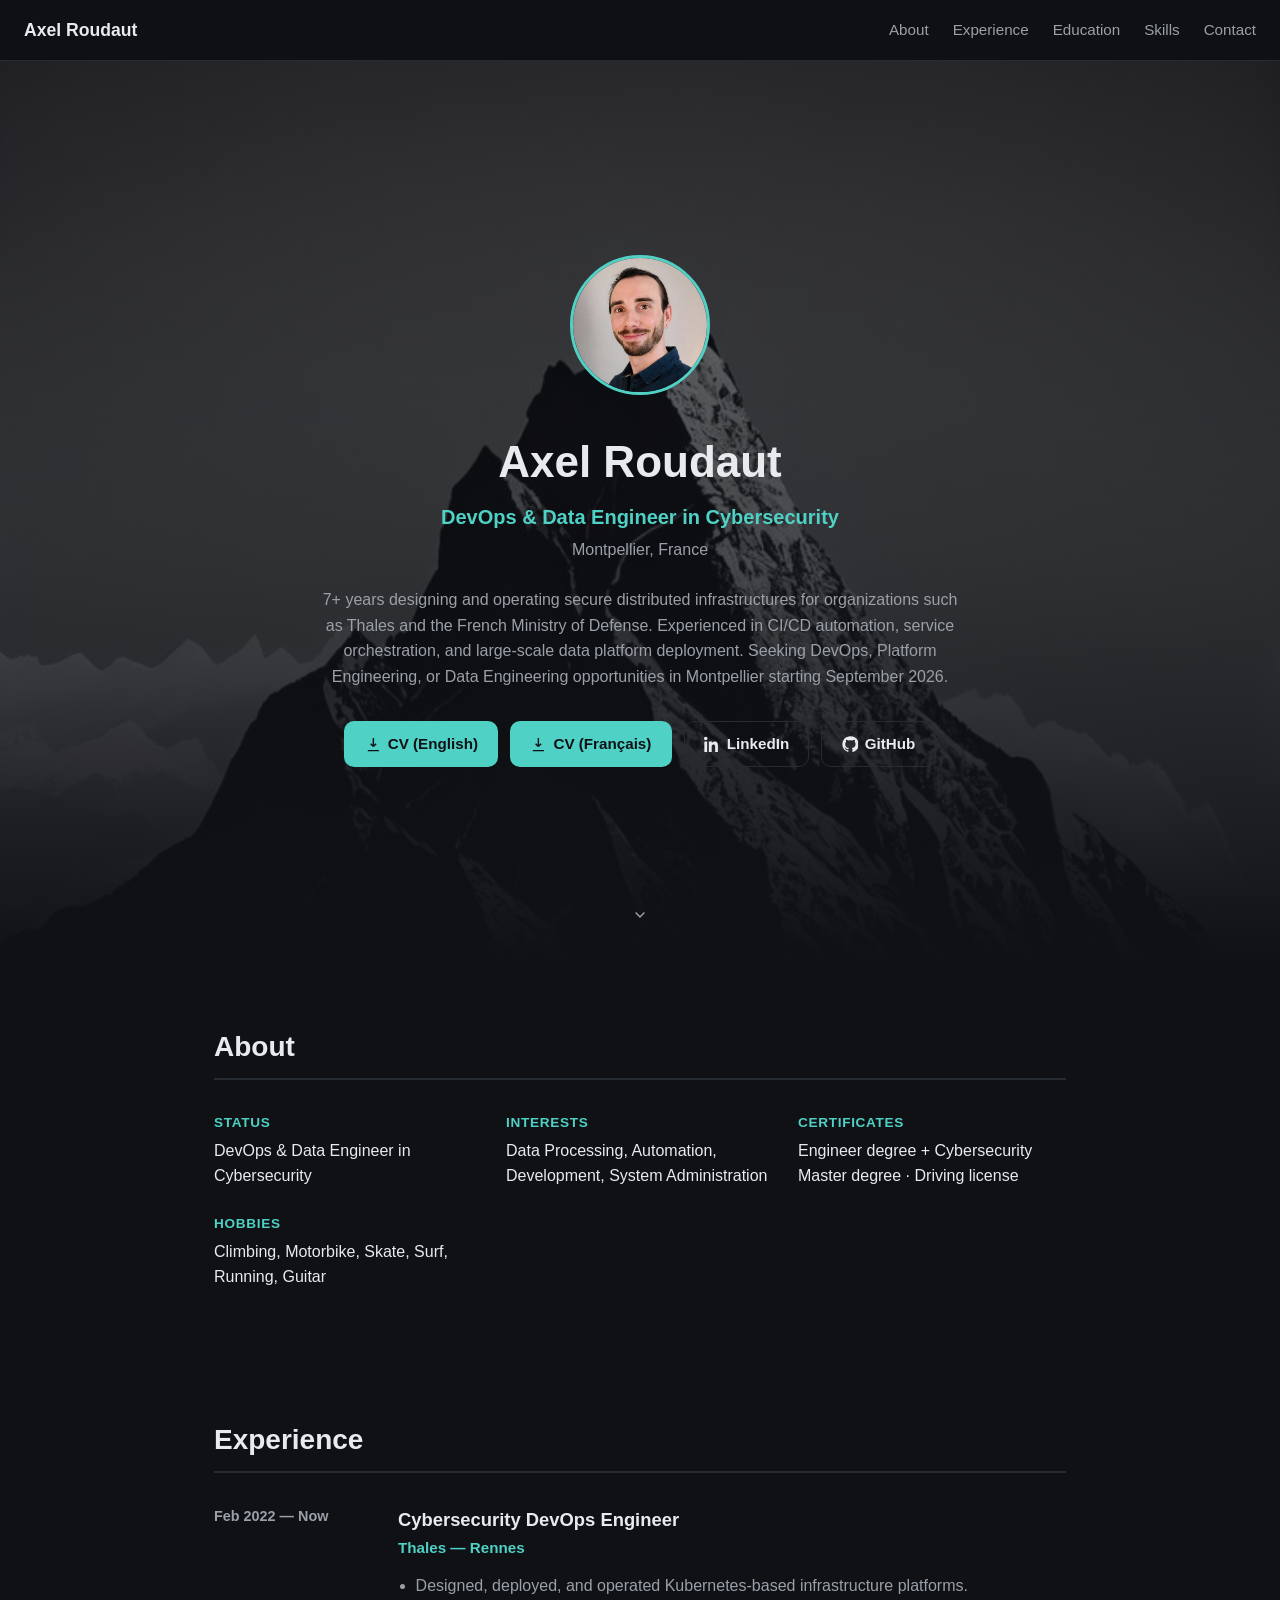
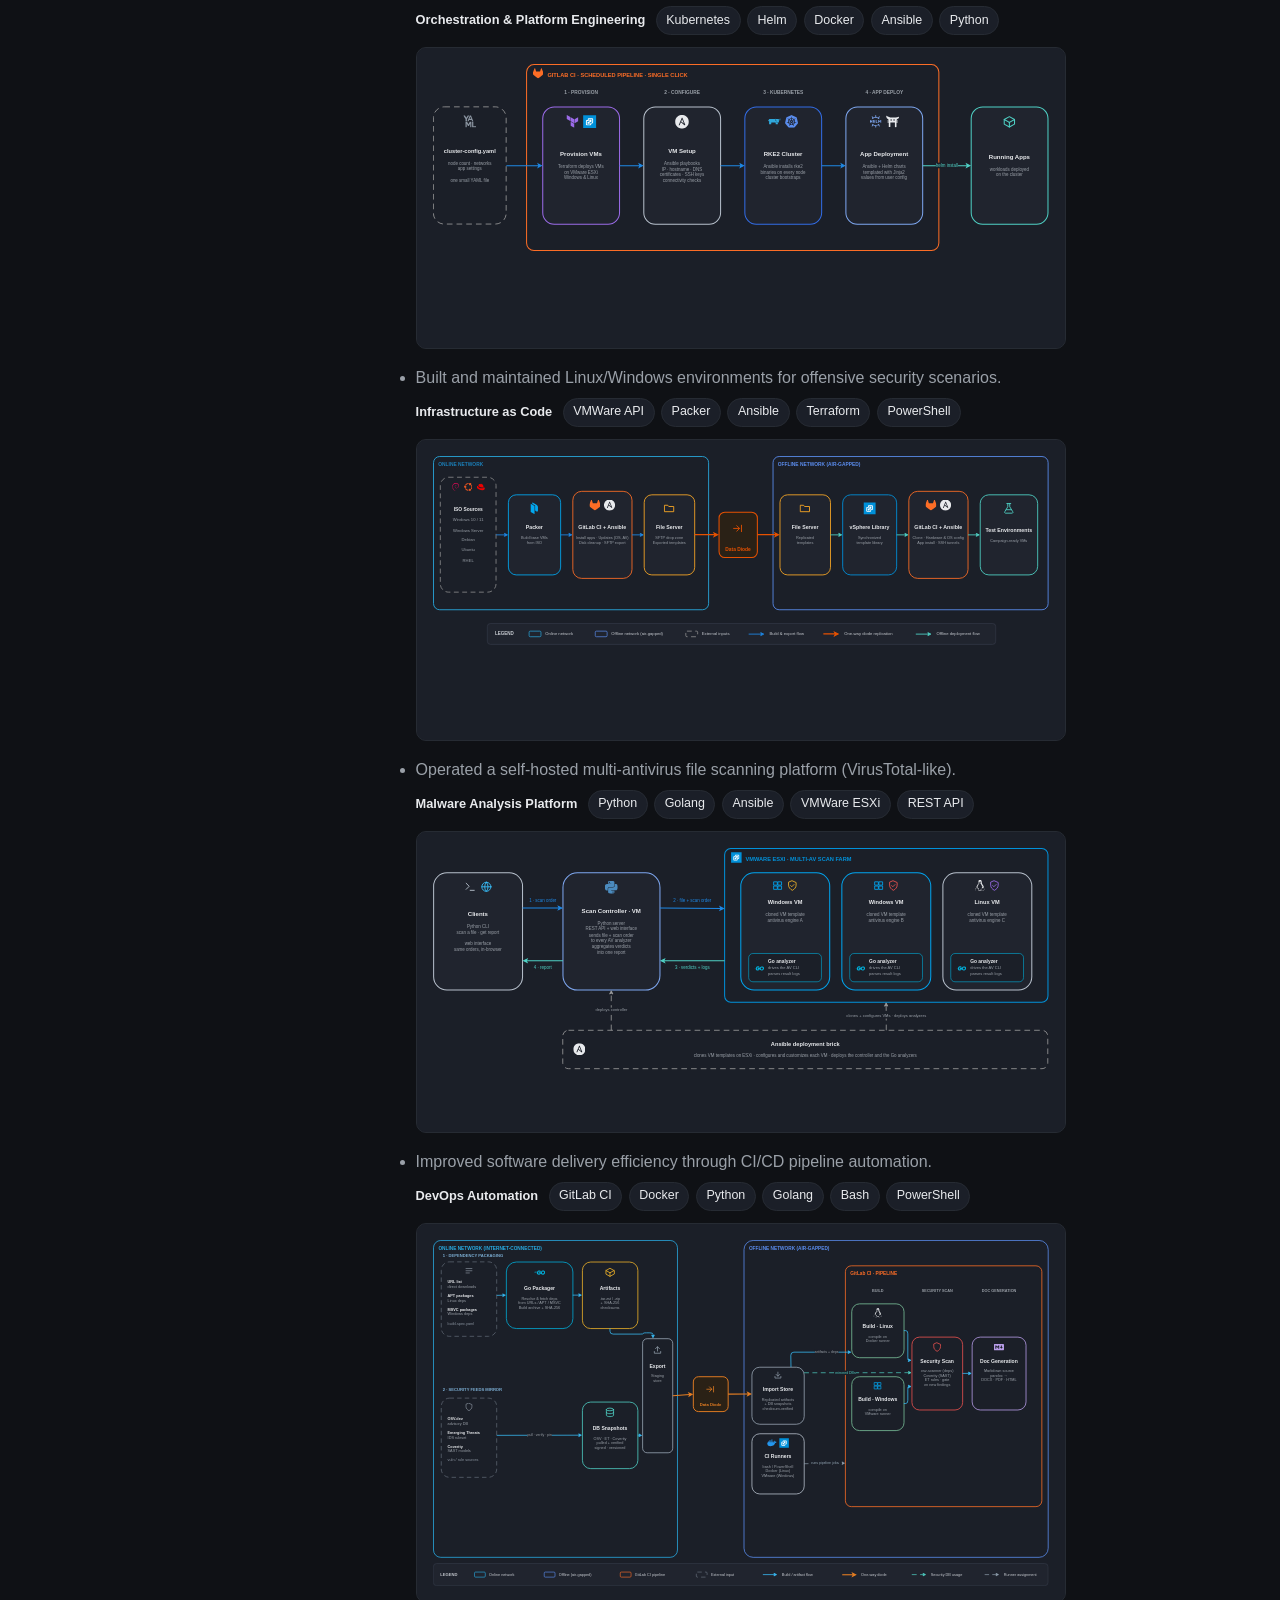
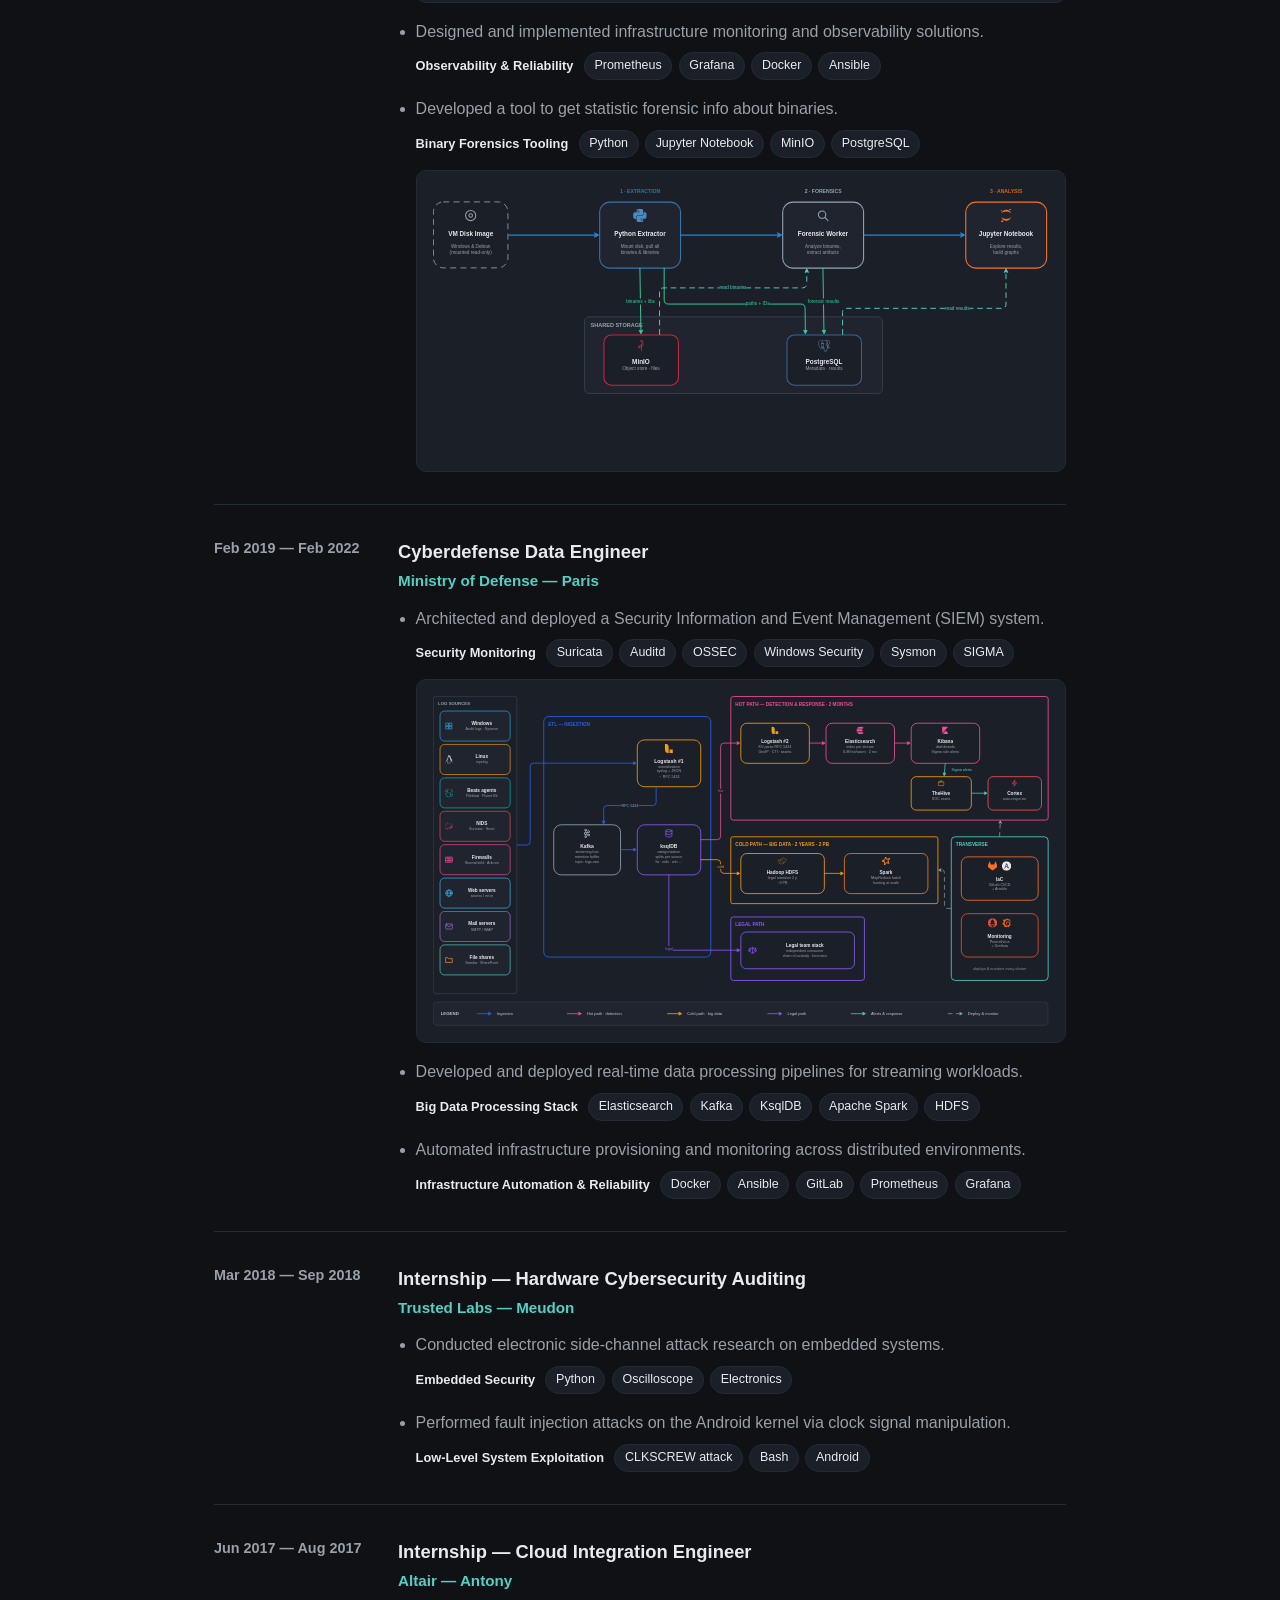
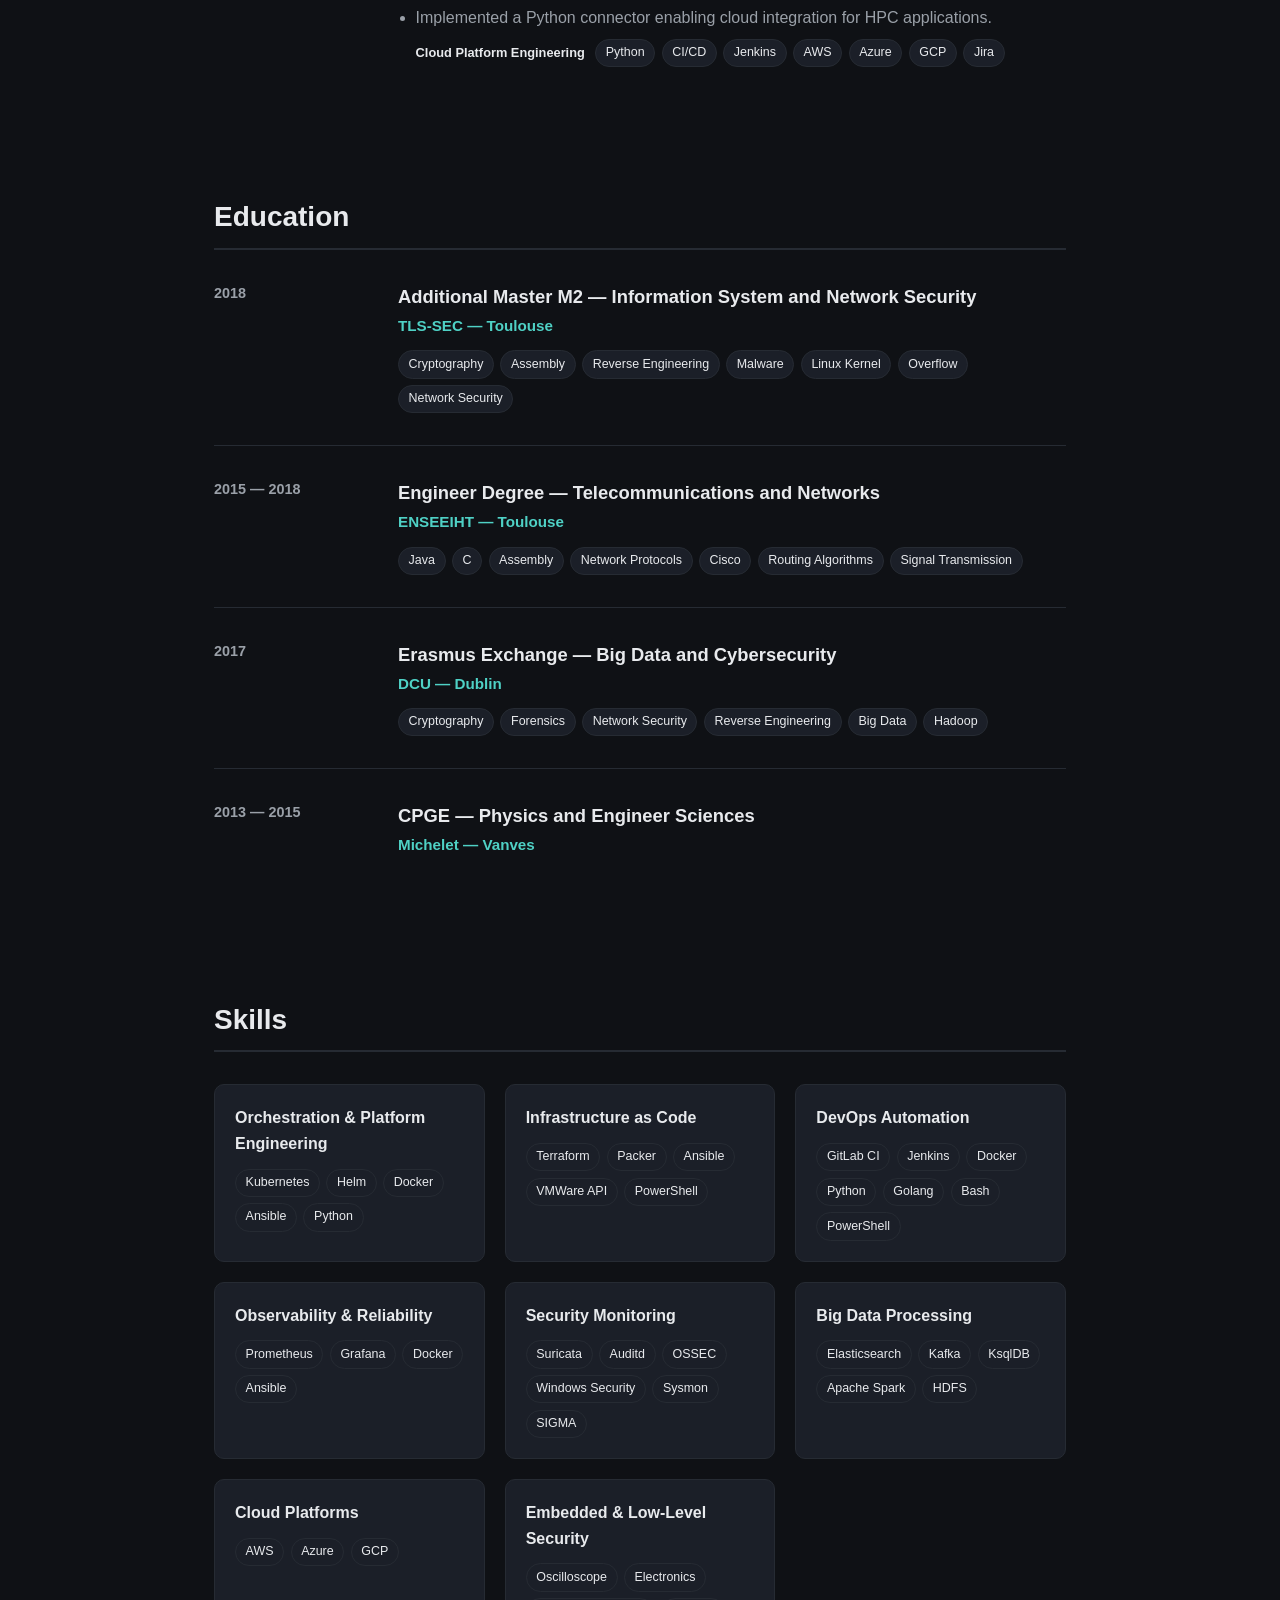
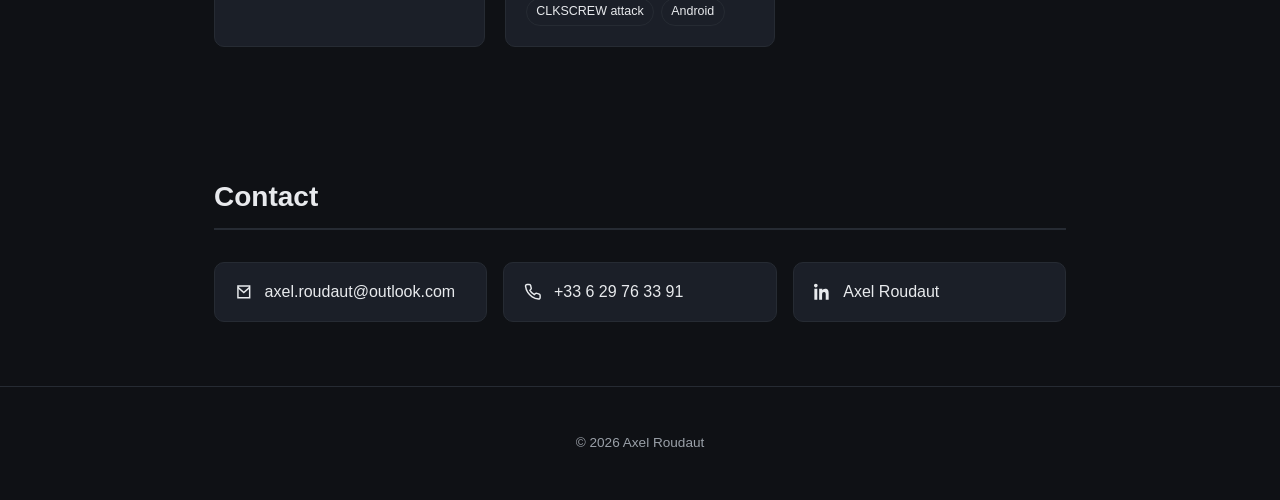
==== index.html @ a9e41ddb "fix: use CV import from latex output" ====
<!doctype html>
<html lang="en">
<head>
	<meta charset="utf-8" />
	<meta name="viewport" content="width=device-width, initial-scale=1" />
	<title>Axel Roudaut — DevOps &amp; Data Engineer in Cybersecurity</title>
	<meta name="description" content="Axel Roudaut, DevOps and Data Engineer specializing in Cybersecurity. 7+ years designing and operating secure distributed infrastructures." />
	<link rel="stylesheet" href="css/style.css" />
</head>
<body>

	<header class="nav">
		<a class="nav__brand" href="#home">Axel Roudaut</a>
		<button class="nav__toggle" id="nav-toggle" aria-label="Toggle navigation" aria-expanded="false">
			<span></span><span></span><span></span>
		</button>
		<nav class="nav__links" id="nav-links">
			<a href="#about">About</a>
			<a href="#experience">Experience</a>
			<a href="#education">Education</a>
			<a href="#skills">Skills</a>
			<a href="#contact">Contact</a>
		</nav>
	</header>

	<main>

		<!-- Hero -->
		<section id="home" class="hero">
			<div class="hero__content">
				<img class="hero__photo" src="images/profile-2026.jpeg" alt="Portrait of Axel Roudaut" />
				<h1 class="hero__title">Axel Roudaut</h1>
				<p class="hero__subtitle">DevOps &amp; Data Engineer in Cybersecurity</p>
				<p class="hero__location">Montpellier, France</p>
				<p class="hero__summary">
					7+ years designing and operating secure distributed infrastructures for organizations
					such as Thales and the French Ministry of Defense. Experienced in CI/CD automation,
					service orchestration, and large-scale data platform deployment. Seeking DevOps,
					Platform Engineering, or Data Engineering opportunities in Montpellier starting
					September 2026.
				</p>
				<div class="hero__actions">
					<a class="btn btn--primary" href="latex/CV/ROUDAUT_Axel_CV_EN_2026.pdf" download>
						<svg class="icon" viewBox="0 0 24 24" fill="none" stroke="currentColor" stroke-width="2"><path d="M12 3v12m0 0l-4-4m4 4l4-4M4 21h16"/></svg>
						CV (English)
					</a>
					<a class="btn btn--primary" href="latex/CV/ROUDAUT_Axel_CV_FR_2026.pdf" download>
						<svg class="icon" viewBox="0 0 24 24" fill="none" stroke="currentColor" stroke-width="2"><path d="M12 3v12m0 0l-4-4m4 4l4-4M4 21h16"/></svg>
						CV (Français)
					</a>
					<a class="btn btn--ghost" href="https://www.linkedin.com/in/axel-roudaut-devops/" target="_blank" rel="noopener">
						<svg class="icon" viewBox="0 0 24 24" fill="currentColor"><path d="M4.98 3.5C4.98 4.88 3.87 6 2.5 6S0 4.88 0 3.5 1.11 1 2.5 1s2.48 1.12 2.48 2.5zM.5 8h4V23h-4V8zm7 0h3.83v2.05h.05c.53-1 1.85-2.05 3.8-2.05 4.07 0 4.82 2.68 4.82 6.16V23h-4v-6.94c0-1.66-.03-3.79-2.31-3.79-2.32 0-2.67 1.81-2.67 3.68V23h-4V8z"/></svg>
						LinkedIn
					</a>
					<a class="btn btn--ghost" href="https://github.com/AxelRoudaut" target="_blank" rel="noopener">
						<svg class="icon" viewBox="0 0 24 24" fill="currentColor"><path d="M12 .5C5.65.5.5 5.65.5 12c0 5.08 3.29 9.39 7.86 10.91.57.1.78-.25.78-.55 0-.27-.01-1.16-.02-2.11-3.2.7-3.88-1.36-3.88-1.36-.52-1.34-1.28-1.69-1.28-1.69-1.05-.72.08-.71.08-.71 1.16.08 1.77 1.19 1.77 1.19 1.03 1.77 2.71 1.26 3.37.96.1-.75.4-1.26.73-1.55-2.55-.29-5.24-1.28-5.24-5.7 0-1.26.45-2.29 1.19-3.09-.12-.29-.52-1.46.11-3.05 0 0 .97-.31 3.18 1.18a11 11 0 0 1 5.8 0c2.2-1.49 3.17-1.18 3.17-1.18.64 1.59.24 2.76.12 3.05.74.8 1.19 1.83 1.19 3.09 0 4.43-2.7 5.41-5.26 5.69.41.36.78 1.08.78 2.18 0 1.57-.01 2.84-.01 3.23 0 .3.2.66.79.55C20.71 21.39 24 17.08 24 12c0-6.35-5.15-11.5-12-11.5z"/></svg>
						GitHub
					</a>
				</div>
			</div>
			<a class="hero__scroll" href="#about" aria-label="Scroll to About">
				<svg class="icon" viewBox="0 0 24 24" fill="none" stroke="currentColor" stroke-width="2"><path d="M6 9l6 6 6-6"/></svg>
			</a>
		</section>

		<!-- About -->
		<section id="about" class="section">
			<h2 class="section__title">About</h2>
			<div class="about">
				<div class="about__item">
					<span class="about__label">Status</span>
					<span>DevOps &amp; Data Engineer in Cybersecurity</span>
				</div>
				<div class="about__item">
					<span class="about__label">Interests</span>
					<span>Data Processing, Automation, Development, System Administration</span>
				</div>
				<div class="about__item">
					<span class="about__label">Certificates</span>
					<span>Engineer degree + Cybersecurity Master degree &middot; Driving license</span>
				</div>
				<div class="about__item">
					<span class="about__label">Hobbies</span>
					<span>Climbing, Motorbike, Skate, Surf, Running, Guitar</span>
				</div>
			</div>
		</section>

		<!-- Experience -->
		<section id="experience" class="section">
			<h2 class="section__title">Experience</h2>
			<div class="timeline">

				<article class="entry">
					<div class="entry__date">Feb 2022 — Now</div>
					<div class="entry__body">
						<h3 class="entry__title">Cybersecurity DevOps Engineer</h3>
						<div class="entry__org">Thales — Rennes</div>
						<ul class="entry__bullets">
							<li>
								Designed, deployed, and operated Kubernetes-based infrastructure platforms.
								<div class="tags">
									<span class="tag-label">Orchestration &amp; Platform Engineering</span>
									<span class="tag">Kubernetes</span><span class="tag">Helm</span><span class="tag">Docker</span><span class="tag">Ansible</span><span class="tag">Python</span>
								</div>
								<figure class="diagram" style="max-width: 1620px;">
									<iframe src="images/k8s-platform-pipeline.html" title="Kubernetes platform automation pipeline diagram" loading="lazy"></iframe>
								</figure>
							</li>
							<li>
								Built and maintained Linux/Windows environments for offensive security scenarios.
								<div class="tags">
									<span class="tag-label">Infrastructure as Code</span>
									<span class="tag">VMWare API</span><span class="tag">Packer</span><span class="tag">Ansible</span><span class="tag">Terraform</span><span class="tag">PowerShell</span>
								</div>
								<figure class="diagram" style="max-width: 1990px;">
									<iframe src="images/vm-template-pipeline.html" title="VM template pipeline diagram" loading="lazy"></iframe>
								</figure>
							</li>
							<li>
								Operated a self-hosted multi-antivirus file scanning platform (VirusTotal-like).
								<div class="tags">
									<span class="tag-label">Malware Analysis Platform</span>
									<span class="tag">Python</span><span class="tag">Golang</span><span class="tag">Ansible</span><span class="tag">VMWare ESXi</span><span class="tag">REST API</span>
								</div>
								<figure class="diagram" style="max-width: 1620px;">
									<iframe src="images/multiav-scan-platform.html" title="Multi-antivirus scanning platform architecture diagram" loading="lazy"></iframe>
								</figure>
							</li>
							<li>
								Improved software delivery efficiency through CI/CD pipeline automation.
								<div class="tags">
									<span class="tag-label">DevOps Automation</span>
									<span class="tag">GitLab CI</span><span class="tag">Docker</span><span class="tag">Python</span><span class="tag">Golang</span><span class="tag">Bash</span><span class="tag">PowerShell</span>
								</div>
								<figure class="diagram" style="max-width: 2000px;">
									<iframe src="images/cicd-security-pipeline.html" title="CI/CD dependency packaging and security scanning pipeline diagram" loading="lazy"></iframe>
								</figure>
							</li>
							<li>
								Designed and implemented infrastructure monitoring and observability solutions.
								<div class="tags">
									<span class="tag-label">Observability &amp; Reliability</span>
									<span class="tag">Prometheus</span><span class="tag">Grafana</span><span class="tag">Docker</span><span class="tag">Ansible</span>
								</div>
							</li>
							<li>
								Developed a tool to get statistic forensic info about binaries.
								<div class="tags">
									<span class="tag-label">Binary Forensics Tooling</span>
									<span class="tag">Python</span><span class="tag">Jupyter Notebook</span><span class="tag">MinIO</span><span class="tag">PostgreSQL</span>
								</div>
								<figure class="diagram" style="max-width: 1700px;">
									<iframe src="images/binary-forensic-pipeline.html" title="Binary forensic pipeline diagram" loading="lazy"></iframe>
								</figure>
							</li>
						</ul>
					</div>
				</article>

				<article class="entry">
					<div class="entry__date">Feb 2019 — Feb 2022</div>
					<div class="entry__body">
						<h3 class="entry__title">Cyberdefense Data Engineer</h3>
						<div class="entry__org">Ministry of Defense — Paris</div>
						<ul class="entry__bullets">
							<li>
								Architected and deployed a Security Information and Event Management (SIEM) system.
								<div class="tags">
									<span class="tag-label">Security Monitoring</span>
									<span class="tag">Suricata</span><span class="tag">Auditd</span><span class="tag">OSSEC</span><span class="tag">Windows Security</span><span class="tag">Sysmon</span><span class="tag">SIGMA</span>
								</div>
								<figure class="diagram" style="max-width: 1900px;">
									<iframe src="images/siem-architecture.html" title="SIEM architecture diagram" loading="lazy"></iframe>
								</figure>
							</li>
							<li>
								Developed and deployed real-time data processing pipelines for streaming workloads.
								<div class="tags">
									<span class="tag-label">Big Data Processing Stack</span>
									<span class="tag">Elasticsearch</span><span class="tag">Kafka</span><span class="tag">KsqlDB</span><span class="tag">Apache Spark</span><span class="tag">HDFS</span>
								</div>
							</li>
							<li>
								Automated infrastructure provisioning and monitoring across distributed environments.
								<div class="tags">
									<span class="tag-label">Infrastructure Automation &amp; Reliability</span>
									<span class="tag">Docker</span><span class="tag">Ansible</span><span class="tag">GitLab</span><span class="tag">Prometheus</span><span class="tag">Grafana</span>
								</div>
							</li>
						</ul>
					</div>
				</article>

				<article class="entry">
					<div class="entry__date">Mar 2018 — Sep 2018</div>
					<div class="entry__body">
						<h3 class="entry__title">Internship — Hardware Cybersecurity Auditing</h3>
						<div class="entry__org">Trusted Labs — Meudon</div>
						<ul class="entry__bullets">
							<li>
								Conducted electronic side-channel attack research on embedded systems.
								<div class="tags">
									<span class="tag-label">Embedded Security</span>
									<span class="tag">Python</span><span class="tag">Oscilloscope</span><span class="tag">Electronics</span>
								</div>
							</li>
							<li>
								Performed fault injection attacks on the Android kernel via clock signal manipulation.
								<div class="tags">
									<span class="tag-label">Low-Level System Exploitation</span>
									<span class="tag">CLKSCREW attack</span><span class="tag">Bash</span><span class="tag">Android</span>
								</div>
							</li>
						</ul>
					</div>
				</article>

				<article class="entry">
					<div class="entry__date">Jun 2017 — Aug 2017</div>
					<div class="entry__body">
						<h3 class="entry__title">Internship — Cloud Integration Engineer</h3>
						<div class="entry__org">Altair — Antony</div>
						<ul class="entry__bullets">
							<li>
								Implemented a Python connector enabling cloud integration for HPC applications.
								<div class="tags">
									<span class="tag-label">Cloud Platform Engineering</span>
									<span class="tag">Python</span><span class="tag">CI/CD</span><span class="tag">Jenkins</span><span class="tag">AWS</span><span class="tag">Azure</span><span class="tag">GCP</span><span class="tag">Jira</span>
								</div>
							</li>
						</ul>
					</div>
				</article>

			</div>
		</section>

		<!-- Education -->
		<section id="education" class="section">
			<h2 class="section__title">Education</h2>
			<div class="timeline">

				<article class="entry">
					<div class="entry__date">2018</div>
					<div class="entry__body">
						<h3 class="entry__title">Additional Master M2 — Information System and Network Security</h3>
						<div class="entry__org">TLS-SEC — Toulouse</div>
						<div class="tags">
							<span class="tag">Cryptography</span><span class="tag">Assembly</span><span class="tag">Reverse Engineering</span><span class="tag">Malware</span><span class="tag">Linux Kernel</span><span class="tag">Overflow</span><span class="tag">Network Security</span>
						</div>
					</div>
				</article>

				<article class="entry">
					<div class="entry__date">2015 — 2018</div>
					<div class="entry__body">
						<h3 class="entry__title">Engineer Degree — Telecommunications and Networks</h3>
						<div class="entry__org">ENSEEIHT — Toulouse</div>
						<div class="tags">
							<span class="tag">Java</span><span class="tag">C</span><span class="tag">Assembly</span><span class="tag">Network Protocols</span><span class="tag">Cisco</span><span class="tag">Routing Algorithms</span><span class="tag">Signal Transmission</span>
						</div>
					</div>
				</article>

				<article class="entry">
					<div class="entry__date">2017</div>
					<div class="entry__body">
						<h3 class="entry__title">Erasmus Exchange — Big Data and Cybersecurity</h3>
						<div class="entry__org">DCU — Dublin</div>
						<div class="tags">
							<span class="tag">Cryptography</span><span class="tag">Forensics</span><span class="tag">Network Security</span><span class="tag">Reverse Engineering</span><span class="tag">Big Data</span><span class="tag">Hadoop</span>
						</div>
					</div>
				</article>

				<article class="entry">
					<div class="entry__date">2013 — 2015</div>
					<div class="entry__body">
						<h3 class="entry__title">CPGE — Physics and Engineer Sciences</h3>
						<div class="entry__org">Michelet — Vanves</div>
					</div>
				</article>

			</div>
		</section>

		<!-- Skills -->
		<section id="skills" class="section">
			<h2 class="section__title">Skills</h2>
			<div class="skills-grid">
				<div class="skill-card">
					<h3>Orchestration &amp; Platform Engineering</h3>
					<div class="tags"><span class="tag">Kubernetes</span><span class="tag">Helm</span><span class="tag">Docker</span><span class="tag">Ansible</span><span class="tag">Python</span></div>
				</div>
				<div class="skill-card">
					<h3>Infrastructure as Code</h3>
					<div class="tags"><span class="tag">Terraform</span><span class="tag">Packer</span><span class="tag">Ansible</span><span class="tag">VMWare API</span><span class="tag">PowerShell</span></div>
				</div>
				<div class="skill-card">
					<h3>DevOps Automation</h3>
					<div class="tags"><span class="tag">GitLab CI</span><span class="tag">Jenkins</span><span class="tag">Docker</span><span class="tag">Python</span><span class="tag">Golang</span><span class="tag">Bash</span><span class="tag">PowerShell</span></div>
				</div>
				<div class="skill-card">
					<h3>Observability &amp; Reliability</h3>
					<div class="tags"><span class="tag">Prometheus</span><span class="tag">Grafana</span><span class="tag">Docker</span><span class="tag">Ansible</span></div>
				</div>
				<div class="skill-card">
					<h3>Security Monitoring</h3>
					<div class="tags"><span class="tag">Suricata</span><span class="tag">Auditd</span><span class="tag">OSSEC</span><span class="tag">Windows Security</span><span class="tag">Sysmon</span><span class="tag">SIGMA</span></div>
				</div>
				<div class="skill-card">
					<h3>Big Data Processing</h3>
					<div class="tags"><span class="tag">Elasticsearch</span><span class="tag">Kafka</span><span class="tag">KsqlDB</span><span class="tag">Apache Spark</span><span class="tag">HDFS</span></div>
				</div>
				<div class="skill-card">
					<h3>Cloud Platforms</h3>
					<div class="tags"><span class="tag">AWS</span><span class="tag">Azure</span><span class="tag">GCP</span></div>
				</div>
				<div class="skill-card">
					<h3>Embedded &amp; Low-Level Security</h3>
					<div class="tags"><span class="tag">Oscilloscope</span><span class="tag">Electronics</span><span class="tag">CLKSCREW attack</span><span class="tag">Android</span></div>
				</div>
			</div>
		</section>

		<!-- Contact -->
		<section id="contact" class="section">
			<h2 class="section__title">Contact</h2>
			<div class="contact-grid">
				<a class="contact-card" href="mailto:axel.roudaut@outlook.com">
					<svg class="icon" viewBox="0 0 24 24" fill="none" stroke="currentColor" stroke-width="2"><path d="M4 4h16v16H4z"/><path d="M4 6l8 7 8-7"/></svg>
					<span>axel.roudaut@outlook.com</span>
				</a>
				<a class="contact-card" href="tel:+33629763391">
					<svg class="icon" viewBox="0 0 24 24" fill="none" stroke="currentColor" stroke-width="2"><path d="M22 16.92v3a2 2 0 0 1-2.18 2 19.79 19.79 0 0 1-8.63-3.07 19.5 19.5 0 0 1-6-6 19.79 19.79 0 0 1-3.07-8.67A2 2 0 0 1 4.11 2h3a2 2 0 0 1 2 1.72c.127.96.362 1.903.7 2.81a2 2 0 0 1-.45 2.11L8.09 9.91a16 16 0 0 0 6 6l1.27-1.27a2 2 0 0 1 2.11-.45c.907.338 1.85.573 2.81.7A2 2 0 0 1 22 16.92z"/></svg>
					<span>+33 6 29 76 33 91</span>
				</a>
				<a class="contact-card" href="https://www.linkedin.com/in/axel-roudaut-devops/" target="_blank" rel="noopener">
					<svg class="icon" viewBox="0 0 24 24" fill="currentColor"><path d="M4.98 3.5C4.98 4.88 3.87 6 2.5 6S0 4.88 0 3.5 1.11 1 2.5 1s2.48 1.12 2.48 2.5zM.5 8h4V23h-4V8zm7 0h3.83v2.05h.05c.53-1 1.85-2.05 3.8-2.05 4.07 0 4.82 2.68 4.82 6.16V23h-4v-6.94c0-1.66-.03-3.79-2.31-3.79-2.32 0-2.67 1.81-2.67 3.68V23h-4V8z"/></svg>
					<span>Axel Roudaut</span>
				</a>
			</div>
		</section>

	</main>

	<footer class="footer">
		<p>&copy; 2026 Axel Roudaut</p>
	</footer>

	<!-- Diagram lightbox -->
	<div class="lightbox" id="lightbox" role="dialog" aria-modal="true" aria-label="Enlarged diagram" hidden>
		<button class="lightbox__close" id="lightbox-close" aria-label="Close diagram">
			<svg class="icon" viewBox="0 0 24 24" fill="none" stroke="currentColor" stroke-width="2"><path d="M6 6l12 12M18 6L6 18"/></svg>
		</button>
		<div class="lightbox__stage" id="lightbox-stage"></div>
	</div>

	<script src="js/main.js"></script>
</body>
</html>
---- css/style.css ----
:root {
	--bg: #0f1115;
	--bg-alt: #161a21;
	--card: #1b1f28;
	--fg: #e8eaed;
	--fg-muted: #9aa0a8;
	--accent: #4fd1c5;
	--accent-dark: #2ea89c;
	--border: #262b33;
	--radius: 10px;
	--max-width: 900px;
	--font: -apple-system, BlinkMacSystemFont, "Segoe UI", Roboto, Helvetica, Arial, sans-serif;
}

* {
	box-sizing: border-box;
}

html {
	scroll-behavior: smooth;
}

body {
	margin: 0;
	background: var(--bg);
	color: var(--fg);
	font-family: var(--font);
	line-height: 1.6;
}

a {
	color: var(--accent);
	text-decoration: none;
}

.icon {
	width: 1.1em;
	height: 1.1em;
	vertical-align: -0.15em;
}

/* Nav */
.nav {
	position: sticky;
	top: 0;
	z-index: 10;
	display: flex;
	align-items: center;
	justify-content: space-between;
	padding: 1rem 1.5rem;
	background: rgba(15, 17, 21, 0.85);
	backdrop-filter: blur(8px);
	border-bottom: 1px solid var(--border);
}

.nav__brand {
	color: var(--fg);
	font-weight: 700;
	font-size: 1.1rem;
}

.nav__links {
	display: flex;
	gap: 1.5rem;
}

.nav__links a {
	color: var(--fg-muted);
	font-size: 0.95rem;
}

.nav__links a:hover {
	color: var(--fg);
}

.nav__toggle {
	display: none;
	flex-direction: column;
	justify-content: space-between;
	width: 22px;
	height: 16px;
	background: none;
	border: none;
	cursor: pointer;
	padding: 0;
}

.nav__toggle span {
	display: block;
	height: 2px;
	width: 100%;
	background: var(--fg);
}

/* Hero */
.hero {
	min-height: 100vh;
	display: flex;
	flex-direction: column;
	align-items: center;
	justify-content: center;
	text-align: center;
	padding: 2rem 1.5rem;
	background:
		linear-gradient(180deg, rgba(15, 17, 21, 0.55) 0%, rgba(15, 17, 21, 0.75) 55%, #0f1115 100%),
		url("../images/mountains.jpg") center 25% / cover no-repeat;
	position: relative;
}

.hero__content {
	max-width: 640px;
}

.hero__photo {
	width: 140px;
	height: 140px;
	border-radius: 50%;
	object-fit: cover;
	border: 3px solid var(--accent);
	margin-bottom: 1.5rem;
}

.hero__title {
	font-size: 2.75rem;
	margin: 0 0 0.25rem;
}

.hero__subtitle {
	font-size: 1.25rem;
	color: var(--accent);
	margin: 0 0 0.25rem;
	font-weight: 600;
}

.hero__location {
	color: var(--fg-muted);
	margin: 0 0 1.5rem;
}

.hero__summary {
	color: var(--fg-muted);
	margin: 0 0 2rem;
}

.hero__actions {
	display: flex;
	flex-wrap: wrap;
	gap: 0.75rem;
	justify-content: center;
}

.btn {
	display: inline-flex;
	align-items: center;
	gap: 0.4rem;
	padding: 0.6rem 1.2rem;
	border-radius: var(--radius);
	font-weight: 600;
	font-size: 0.95rem;
	border: 1px solid transparent;
	transition: transform 0.15s ease, background 0.15s ease;
}

.btn:hover {
	transform: translateY(-2px);
}

.btn--primary {
	background: var(--accent);
	color: #0f1115;
}

.btn--primary:hover {
	background: var(--accent-dark);
}

.btn--ghost {
	background: transparent;
	color: var(--fg);
	border-color: var(--border);
}

.btn--ghost:hover {
	border-color: var(--accent);
	color: var(--accent);
}

.hero__scroll {
	position: absolute;
	bottom: 2rem;
	left: 50%;
	transform: translateX(-50%);
	color: var(--fg-muted);
	animation: bounce 2s infinite;
}

@keyframes bounce {
	0%, 100% { transform: translate(-50%, 0); }
	50% { transform: translate(-50%, 6px); }
}

/* Sections */
.section {
	max-width: var(--max-width);
	margin: 0 auto;
	padding: 4rem 1.5rem;
}

.section__title {
	font-size: 1.75rem;
	margin: 0 0 2rem;
	padding-bottom: 0.5rem;
	border-bottom: 2px solid var(--border);
}

/* About */
.about {
	display: grid;
	grid-template-columns: repeat(auto-fit, minmax(240px, 1fr));
	gap: 1.5rem;
}

.about__item {
	display: flex;
	flex-direction: column;
	gap: 0.25rem;
}

.about__label {
	color: var(--accent);
	font-weight: 700;
	font-size: 0.85rem;
	text-transform: uppercase;
	letter-spacing: 0.05em;
}

/* Timeline / Entries */
.timeline {
	display: flex;
	flex-direction: column;
	gap: 2rem;
}

.entry {
	display: grid;
	grid-template-columns: 160px 1fr;
	gap: 1.5rem;
	padding-bottom: 2rem;
	border-bottom: 1px solid var(--border);
}

.entry:last-child {
	border-bottom: none;
	padding-bottom: 0;
}

.entry__date {
	color: var(--fg-muted);
	font-size: 0.9rem;
	font-weight: 600;
	white-space: nowrap;
}

.entry__title {
	margin: 0 0 0.15rem;
	font-size: 1.15rem;
}

.entry__org {
	color: var(--accent);
	font-weight: 600;
	margin-bottom: 0.75rem;
	font-size: 0.95rem;
}

.entry__bullets {
	margin: 0;
	padding-left: 1.1rem;
	display: flex;
	flex-direction: column;
	gap: 1rem;
}

.entry__bullets li {
	color: var(--fg-muted);
}

/* Diagrams */
.diagram {
	position: relative;
	margin: 0.75rem auto 0;
	border: 1px solid var(--border);
	border-radius: var(--radius);
	overflow: hidden;
	background: #1b1f28;
	width: 100%;
	cursor: zoom-in;
}

.diagram iframe {
	display: block;
	width: 100%;
	height: 300px;
	border: 0;
	pointer-events: none;
}

/* "click to enlarge" hint badge */
.diagram::after {
	content: "⤢ Enlarge";
	position: absolute;
	top: 0.5rem;
	right: 0.5rem;
	padding: 0.25rem 0.6rem;
	font-size: 0.72rem;
	font-weight: 600;
	color: var(--fg);
	background: rgba(15, 17, 21, 0.72);
	border: 1px solid var(--border);
	border-radius: 999px;
	opacity: 0;
	transition: opacity 0.15s ease;
	pointer-events: none;
}

.diagram:hover::after,
.diagram:focus-visible::after {
	opacity: 1;
}

.diagram:focus-visible {
	outline: 2px solid var(--accent);
	outline-offset: 2px;
}

/* Lightbox */
.lightbox {
	position: fixed;
	inset: 0;
	z-index: 50;
	display: flex;
	align-items: center;
	justify-content: center;
	padding: 2.5rem 1rem;
	background: rgba(8, 9, 12, 0.88);
	backdrop-filter: blur(4px);
}

.lightbox[hidden] {
	display: none;
}

.lightbox__stage {
	width: 100%;
	max-height: 92vh;
	overflow: auto;
	display: flex;
	justify-content: center;
	align-items: flex-start;
}

.lightbox__stage iframe {
	border: 0;
	border-radius: var(--radius);
	background: #1b1f28;
	box-shadow: 0 20px 60px rgba(0, 0, 0, 0.5);
}

.lightbox__close {
	position: absolute;
	top: 1rem;
	right: 1rem;
	display: flex;
	align-items: center;
	justify-content: center;
	width: 2.5rem;
	height: 2.5rem;
	color: var(--fg);
	background: var(--card);
	border: 1px solid var(--border);
	border-radius: 50%;
	cursor: pointer;
	transition: border-color 0.15s ease, color 0.15s ease;
}

.lightbox__close:hover {
	border-color: var(--accent);
	color: var(--accent);
}

/* Tags */
.tags {
	display: flex;
	flex-wrap: wrap;
	gap: 0.4rem;
	margin-top: 0.5rem;
	align-items: center;
}

.tag-label {
	color: var(--fg);
	font-weight: 600;
	font-size: 0.8rem;
	margin-right: 0.25rem;
}

.tag {
	background: var(--card);
	border: 1px solid var(--border);
	color: var(--fg);
	font-size: 0.78rem;
	padding: 0.2rem 0.6rem;
	border-radius: 999px;
}

/* Skills grid */
.skills-grid {
	display: grid;
	grid-template-columns: repeat(auto-fit, minmax(260px, 1fr));
	gap: 1.25rem;
}

.skill-card {
	background: var(--card);
	border: 1px solid var(--border);
	border-radius: var(--radius);
	padding: 1.25rem;
}

.skill-card h3 {
	margin: 0 0 0.75rem;
	font-size: 1rem;
}

/* Contact */
.contact-grid {
	display: grid;
	grid-template-columns: repeat(auto-fit, minmax(220px, 1fr));
	gap: 1rem;
}

.contact-card {
	display: flex;
	align-items: center;
	gap: 0.75rem;
	background: var(--card);
	border: 1px solid var(--border);
	border-radius: var(--radius);
	padding: 1rem 1.25rem;
	color: var(--fg);
	transition: border-color 0.15s ease, color 0.15s ease;
}

.contact-card:hover {
	border-color: var(--accent);
	color: var(--accent);
}

/* Footer */
.footer {
	text-align: center;
	color: var(--fg-muted);
	font-size: 0.85rem;
	padding: 2rem 1.5rem;
	border-top: 1px solid var(--border);
}

/* Mobile */
@media (max-width: 720px) {
	.nav__toggle {
		display: flex;
	}

	.nav__links {
		position: absolute;
		top: 100%;
		left: 0;
		right: 0;
		background: var(--bg-alt);
		border-bottom: 1px solid var(--border);
		flex-direction: column;
		gap: 0;
		max-height: 0;
		overflow: hidden;
		transition: max-height 0.2s ease;
	}

	.nav__links.is-open {
		max-height: 320px;
	}

	.nav__links a {
		padding: 1rem 1.5rem;
		border-top: 1px solid var(--border);
	}

	.entry {
		grid-template-columns: 1fr;
		gap: 0.5rem;
	}

	.hero__title {
		font-size: 2.1rem;
	}
}
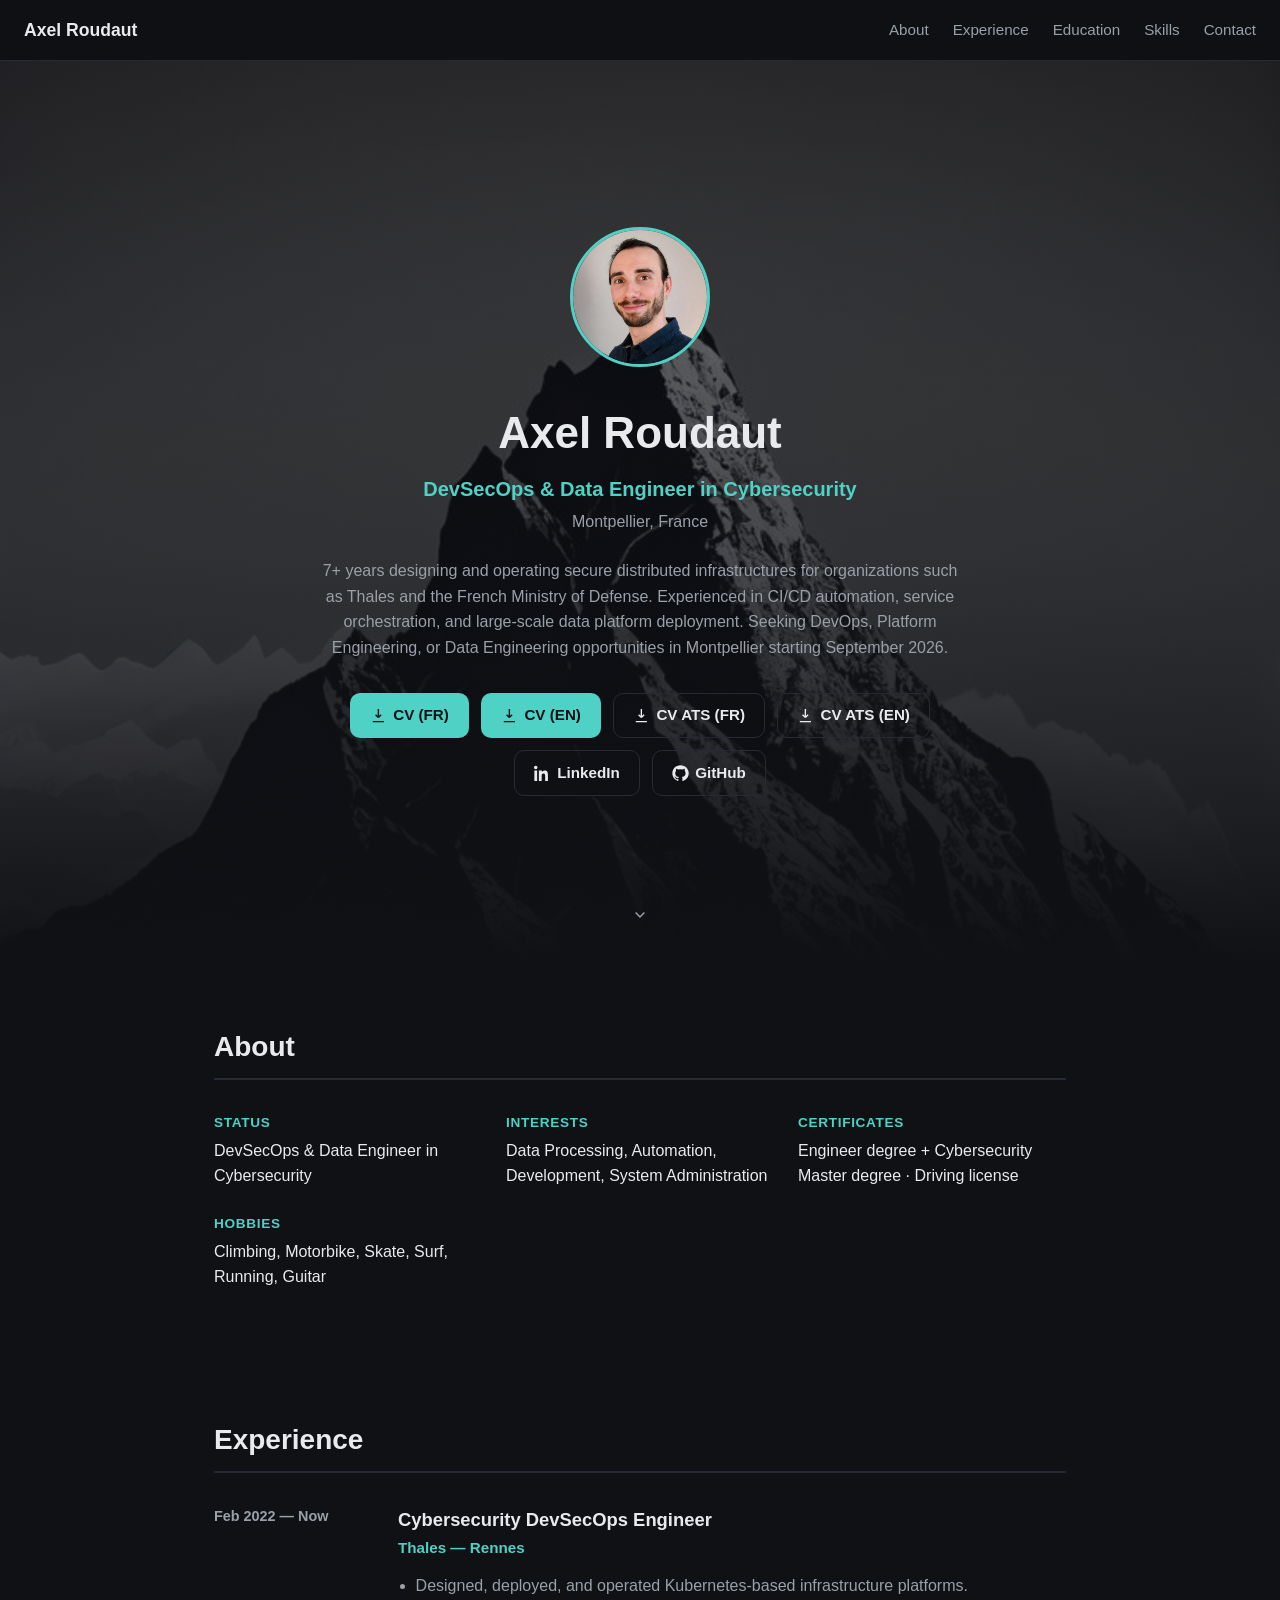
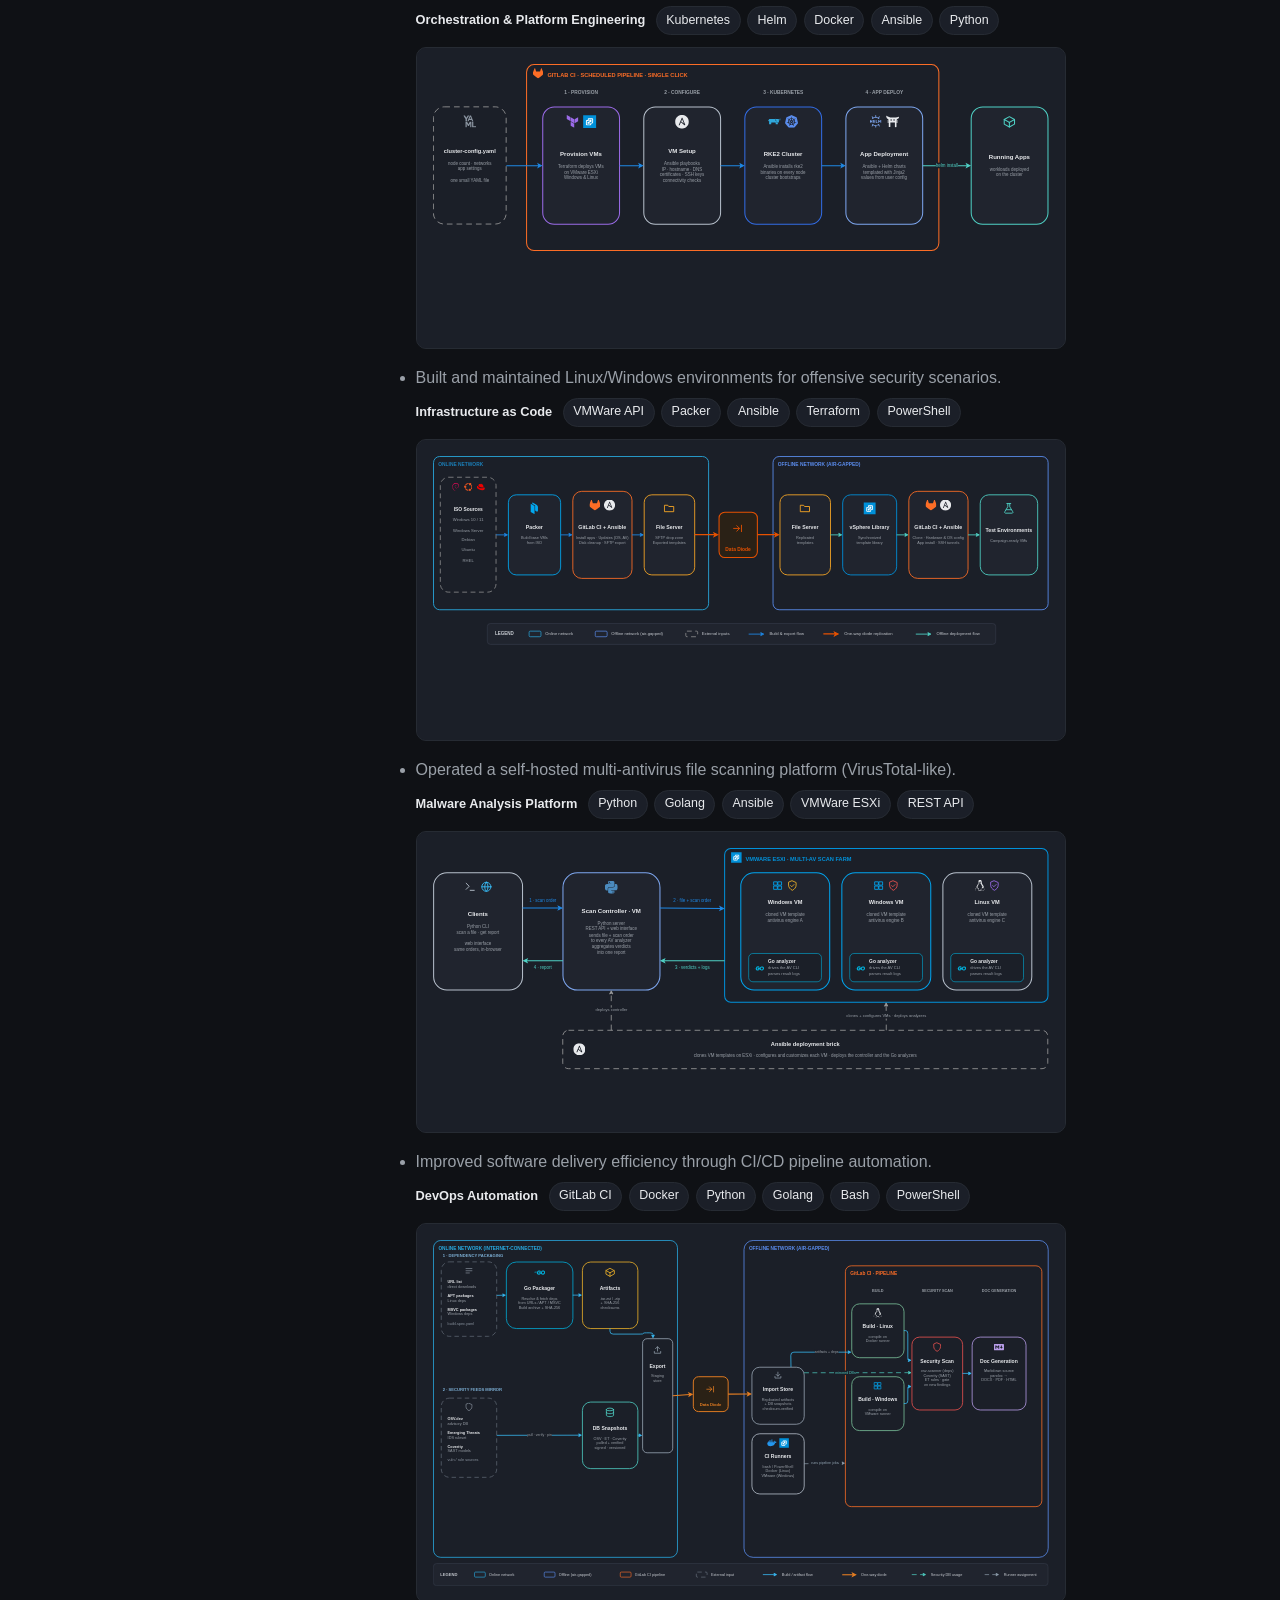
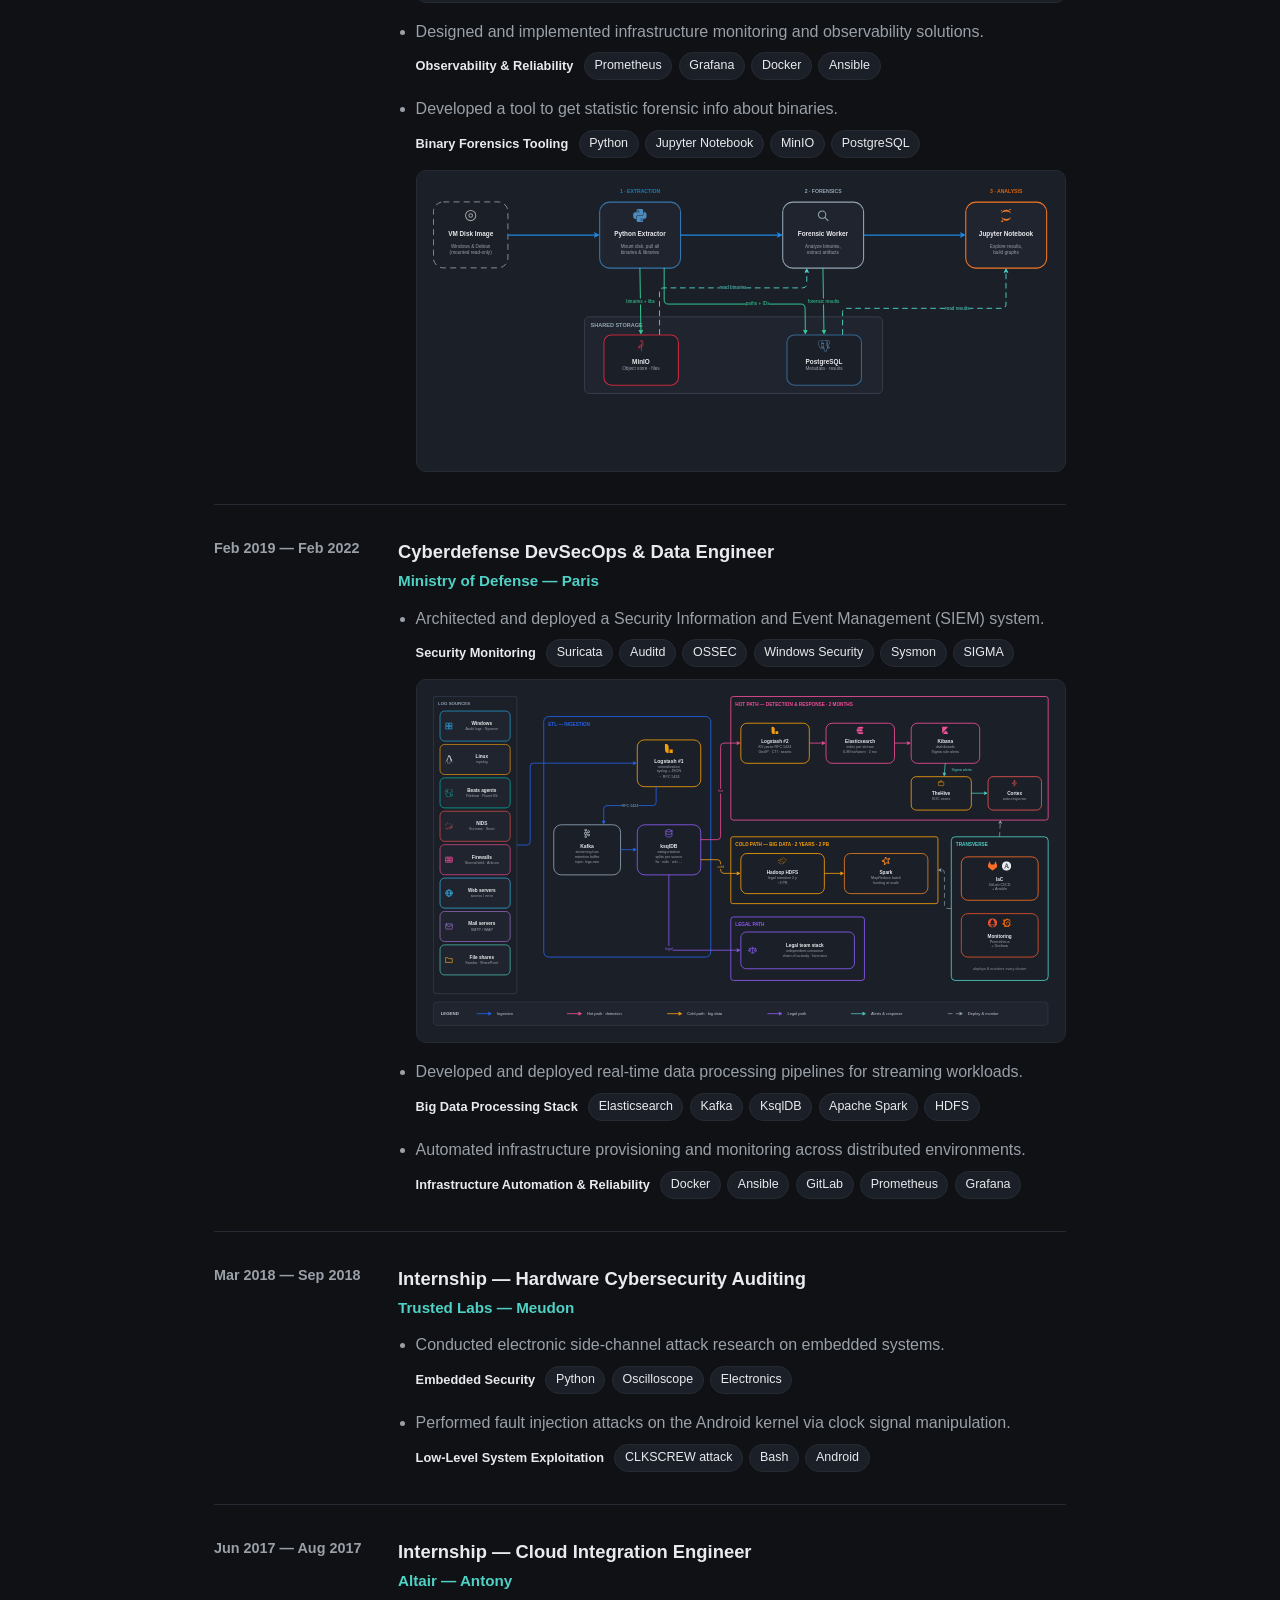
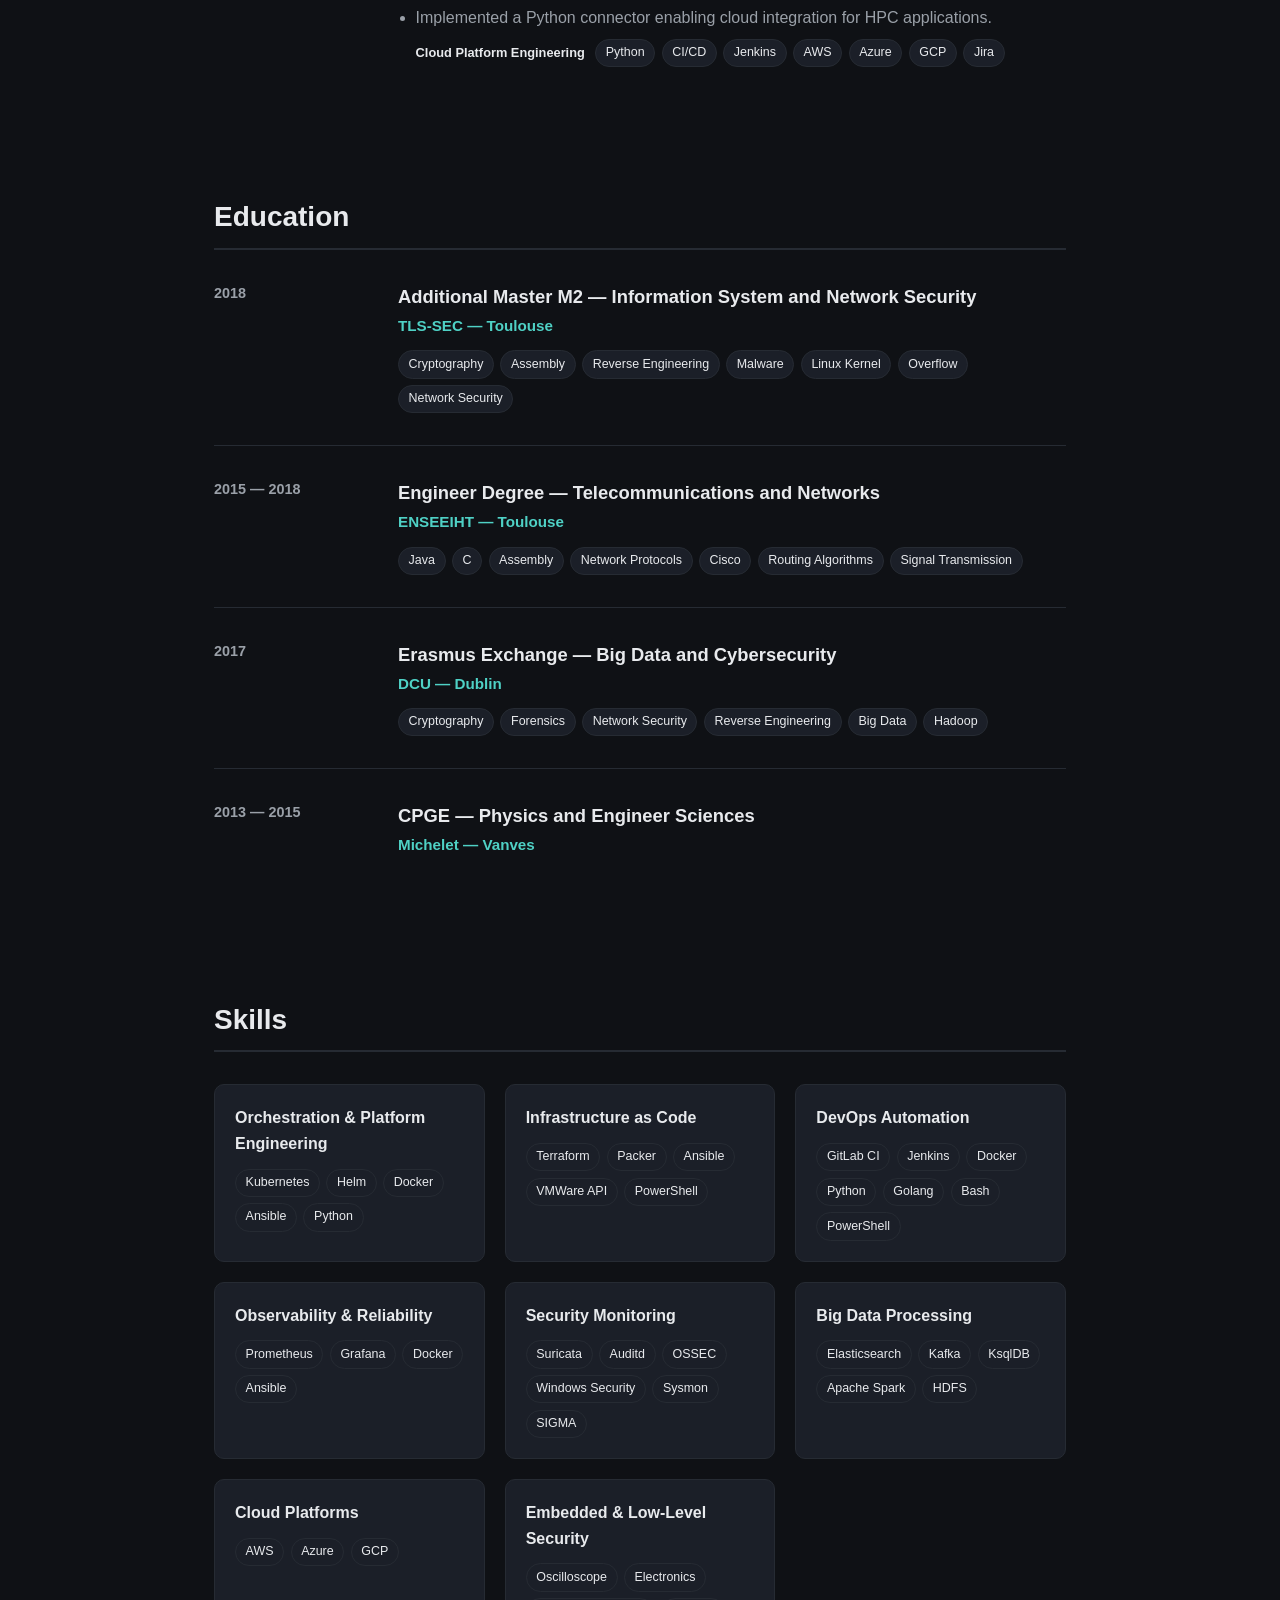
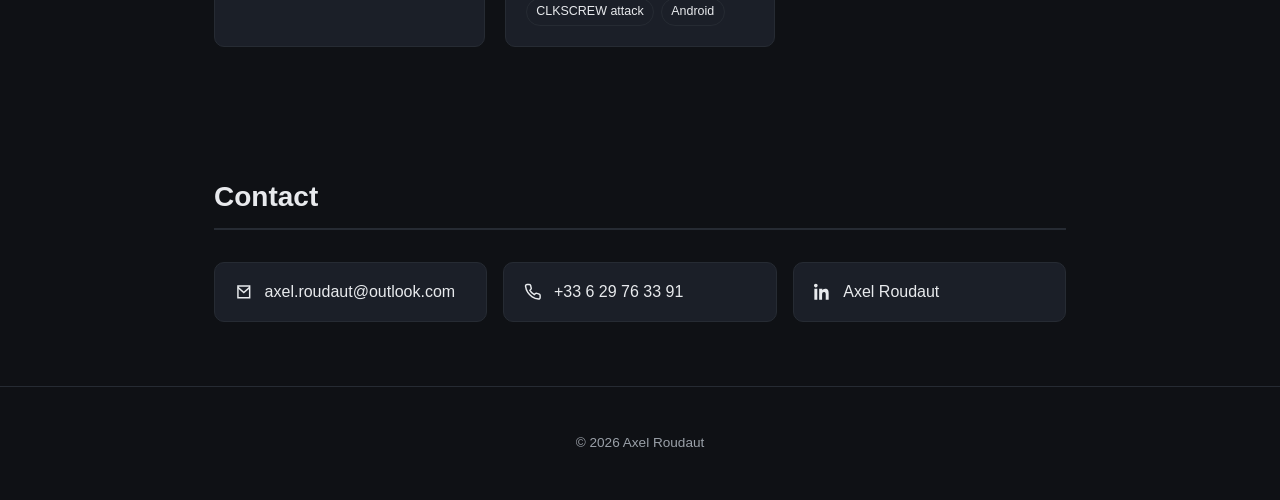
==== commit bfd2ac62: "fix: rename job titles" ====
--- a/index.html
+++ b/index.html
@@ -3,8 +3,8 @@
 <head>
 	<meta charset="utf-8" />
 	<meta name="viewport" content="width=device-width, initial-scale=1" />
-	<title>Axel Roudaut — DevOps &amp; Data Engineer in Cybersecurity</title>
-	<meta name="description" content="Axel Roudaut, DevOps and Data Engineer specializing in Cybersecurity. 7+ years designing and operating secure distributed infrastructures." />
+	<title>Axel Roudaut — DevSecOps &amp; Data Engineer in Cybersecurity</title>
+	<meta name="description" content="Axel Roudaut, DevSecOps and Data Engineer specializing in Cybersecurity. 7+ years designing and operating secure distributed infrastructures." />
 	<link rel="stylesheet" href="css/style.css" />
 </head>
 <body>
@@ -30,7 +30,7 @@
 			<div class="hero__content">
 				<img class="hero__photo" src="images/profile-2026.jpeg" alt="Portrait of Axel Roudaut" />
 				<h1 class="hero__title">Axel Roudaut</h1>
-				<p class="hero__subtitle">DevOps &amp; Data Engineer in Cybersecurity</p>
+				<p class="hero__subtitle">DevSecOps &amp; Data Engineer in Cybersecurity</p>
 				<p class="hero__location">Montpellier, France</p>
 				<p class="hero__summary">
 					7+ years designing and operating secure distributed infrastructures for organizations
@@ -40,22 +40,34 @@
 					September 2026.
 				</p>
 				<div class="hero__actions">
-					<a class="btn btn--primary" href="latex/CV/ROUDAUT_Axel_CV_EN_2026.pdf" download>
-						<svg class="icon" viewBox="0 0 24 24" fill="none" stroke="currentColor" stroke-width="2"><path d="M12 3v12m0 0l-4-4m4 4l4-4M4 21h16"/></svg>
-						CV (English)
-					</a>
-					<a class="btn btn--primary" href="latex/CV/ROUDAUT_Axel_CV_FR_2026.pdf" download>
-						<svg class="icon" viewBox="0 0 24 24" fill="none" stroke="currentColor" stroke-width="2"><path d="M12 3v12m0 0l-4-4m4 4l4-4M4 21h16"/></svg>
-						CV (Français)
-					</a>
-					<a class="btn btn--ghost" href="https://www.linkedin.com/in/axel-roudaut-devops/" target="_blank" rel="noopener">
-						<svg class="icon" viewBox="0 0 24 24" fill="currentColor"><path d="M4.98 3.5C4.98 4.88 3.87 6 2.5 6S0 4.88 0 3.5 1.11 1 2.5 1s2.48 1.12 2.48 2.5zM.5 8h4V23h-4V8zm7 0h3.83v2.05h.05c.53-1 1.85-2.05 3.8-2.05 4.07 0 4.82 2.68 4.82 6.16V23h-4v-6.94c0-1.66-.03-3.79-2.31-3.79-2.32 0-2.67 1.81-2.67 3.68V23h-4V8z"/></svg>
-						LinkedIn
-					</a>
-					<a class="btn btn--ghost" href="https://github.com/AxelRoudaut" target="_blank" rel="noopener">
-						<svg class="icon" viewBox="0 0 24 24" fill="currentColor"><path d="M12 .5C5.65.5.5 5.65.5 12c0 5.08 3.29 9.39 7.86 10.91.57.1.78-.25.78-.55 0-.27-.01-1.16-.02-2.11-3.2.7-3.88-1.36-3.88-1.36-.52-1.34-1.28-1.69-1.28-1.69-1.05-.72.08-.71.08-.71 1.16.08 1.77 1.19 1.77 1.19 1.03 1.77 2.71 1.26 3.37.96.1-.75.4-1.26.73-1.55-2.55-.29-5.24-1.28-5.24-5.7 0-1.26.45-2.29 1.19-3.09-.12-.29-.52-1.46.11-3.05 0 0 .97-.31 3.18 1.18a11 11 0 0 1 5.8 0c2.2-1.49 3.17-1.18 3.17-1.18.64 1.59.24 2.76.12 3.05.74.8 1.19 1.83 1.19 3.09 0 4.43-2.7 5.41-5.26 5.69.41.36.78 1.08.78 2.18 0 1.57-.01 2.84-.01 3.23 0 .3.2.66.79.55C20.71 21.39 24 17.08 24 12c0-6.35-5.15-11.5-12-11.5z"/></svg>
-						GitHub
-					</a>
+					<div class="hero__actions-row">
+						<a class="btn btn--primary" href="latex/CV/ROUDAUT_Axel_CV_FR_2026.pdf" title="Designed CV, French" download>
+							<svg class="icon" viewBox="0 0 24 24" fill="none" stroke="currentColor" stroke-width="2"><path d="M12 3v12m0 0l-4-4m4 4l4-4M4 21h16"/></svg>
+							CV (FR)
+						</a>
+						<a class="btn btn--primary" href="latex/CV/ROUDAUT_Axel_CV_EN_2026.pdf" title="Designed CV, English" download>
+							<svg class="icon" viewBox="0 0 24 24" fill="none" stroke="currentColor" stroke-width="2"><path d="M12 3v12m0 0l-4-4m4 4l4-4M4 21h16"/></svg>
+							CV (EN)
+						</a>
+						<a class="btn btn--ghost" href="latex/CV_ATS/ROUDAUT_Axel_CV_FR_2026_ATS.pdf" title="Plain-text layout for applicant tracking systems, French" download>
+							<svg class="icon" viewBox="0 0 24 24" fill="none" stroke="currentColor" stroke-width="2"><path d="M12 3v12m0 0l-4-4m4 4l4-4M4 21h16"/></svg>
+							CV ATS (FR)
+						</a>
+						<a class="btn btn--ghost" href="latex/CV_ATS/ROUDAUT_Axel_CV_EN_2026_ATS.pdf" title="Plain-text layout for applicant tracking systems, English" download>
+							<svg class="icon" viewBox="0 0 24 24" fill="none" stroke="currentColor" stroke-width="2"><path d="M12 3v12m0 0l-4-4m4 4l4-4M4 21h16"/></svg>
+							CV ATS (EN)
+						</a>
+					</div>
+					<div class="hero__actions-row">
+						<a class="btn btn--ghost" href="https://www.linkedin.com/in/axel-roudaut-devops/" target="_blank" rel="noopener">
+							<svg class="icon" viewBox="0 0 24 24" fill="currentColor"><path d="M4.98 3.5C4.98 4.88 3.87 6 2.5 6S0 4.88 0 3.5 1.11 1 2.5 1s2.48 1.12 2.48 2.5zM.5 8h4V23h-4V8zm7 0h3.83v2.05h.05c.53-1 1.85-2.05 3.8-2.05 4.07 0 4.82 2.68 4.82 6.16V23h-4v-6.94c0-1.66-.03-3.79-2.31-3.79-2.32 0-2.67 1.81-2.67 3.68V23h-4V8z"/></svg>
+							LinkedIn
+						</a>
+						<a class="btn btn--ghost" href="https://github.com/AxelRoudaut" target="_blank" rel="noopener">
+							<svg class="icon" viewBox="0 0 24 24" fill="currentColor"><path d="M12 .5C5.65.5.5 5.65.5 12c0 5.08 3.29 9.39 7.86 10.91.57.1.78-.25.78-.55 0-.27-.01-1.16-.02-2.11-3.2.7-3.88-1.36-3.88-1.36-.52-1.34-1.28-1.69-1.28-1.69-1.05-.72.08-.71.08-.71 1.16.08 1.77 1.19 1.77 1.19 1.03 1.77 2.71 1.26 3.37.96.1-.75.4-1.26.73-1.55-2.55-.29-5.24-1.28-5.24-5.7 0-1.26.45-2.29 1.19-3.09-.12-.29-.52-1.46.11-3.05 0 0 .97-.31 3.18 1.18a11 11 0 0 1 5.8 0c2.2-1.49 3.17-1.18 3.17-1.18.64 1.59.24 2.76.12 3.05.74.8 1.19 1.83 1.19 3.09 0 4.43-2.7 5.41-5.26 5.69.41.36.78 1.08.78 2.18 0 1.57-.01 2.84-.01 3.23 0 .3.2.66.79.55C20.71 21.39 24 17.08 24 12c0-6.35-5.15-11.5-12-11.5z"/></svg>
+							GitHub
+						</a>
+					</div>
 				</div>
 			</div>
 			<a class="hero__scroll" href="#about" aria-label="Scroll to About">
@@ -69,7 +81,7 @@
 			<div class="about">
 				<div class="about__item">
 					<span class="about__label">Status</span>
-					<span>DevOps &amp; Data Engineer in Cybersecurity</span>
+					<span>DevSecOps &amp; Data Engineer in Cybersecurity</span>
 				</div>
 				<div class="about__item">
 					<span class="about__label">Interests</span>
@@ -94,7 +106,7 @@
 				<article class="entry">
 					<div class="entry__date">Feb 2022 — Now</div>
 					<div class="entry__body">
-						<h3 class="entry__title">Cybersecurity DevOps Engineer</h3>
+						<h3 class="entry__title">Cybersecurity DevSecOps Engineer</h3>
 						<div class="entry__org">Thales — Rennes</div>
 						<ul class="entry__bullets">
 							<li>
@@ -161,7 +173,7 @@
 				<article class="entry">
 					<div class="entry__date">Feb 2019 — Feb 2022</div>
 					<div class="entry__body">
-						<h3 class="entry__title">Cyberdefense Data Engineer</h3>
+						<h3 class="entry__title">Cyberdefense DevSecOps &amp; Data Engineer</h3>
 						<div class="entry__org">Ministry of Defense — Paris</div>
 						<ul class="entry__bullets">
 							<li>
--- a/css/style.css
+++ b/css/style.css
@@ -142,7 +142,14 @@
 	margin: 0 0 2rem;
 }
 
+/* Stacked rows: CV downloads on one line, profile links on the next. */
 .hero__actions {
+	display: flex;
+	flex-direction: column;
+	gap: 0.75rem;
+}
+
+.hero__actions-row {
 	display: flex;
 	flex-wrap: wrap;
 	gap: 0.75rem;
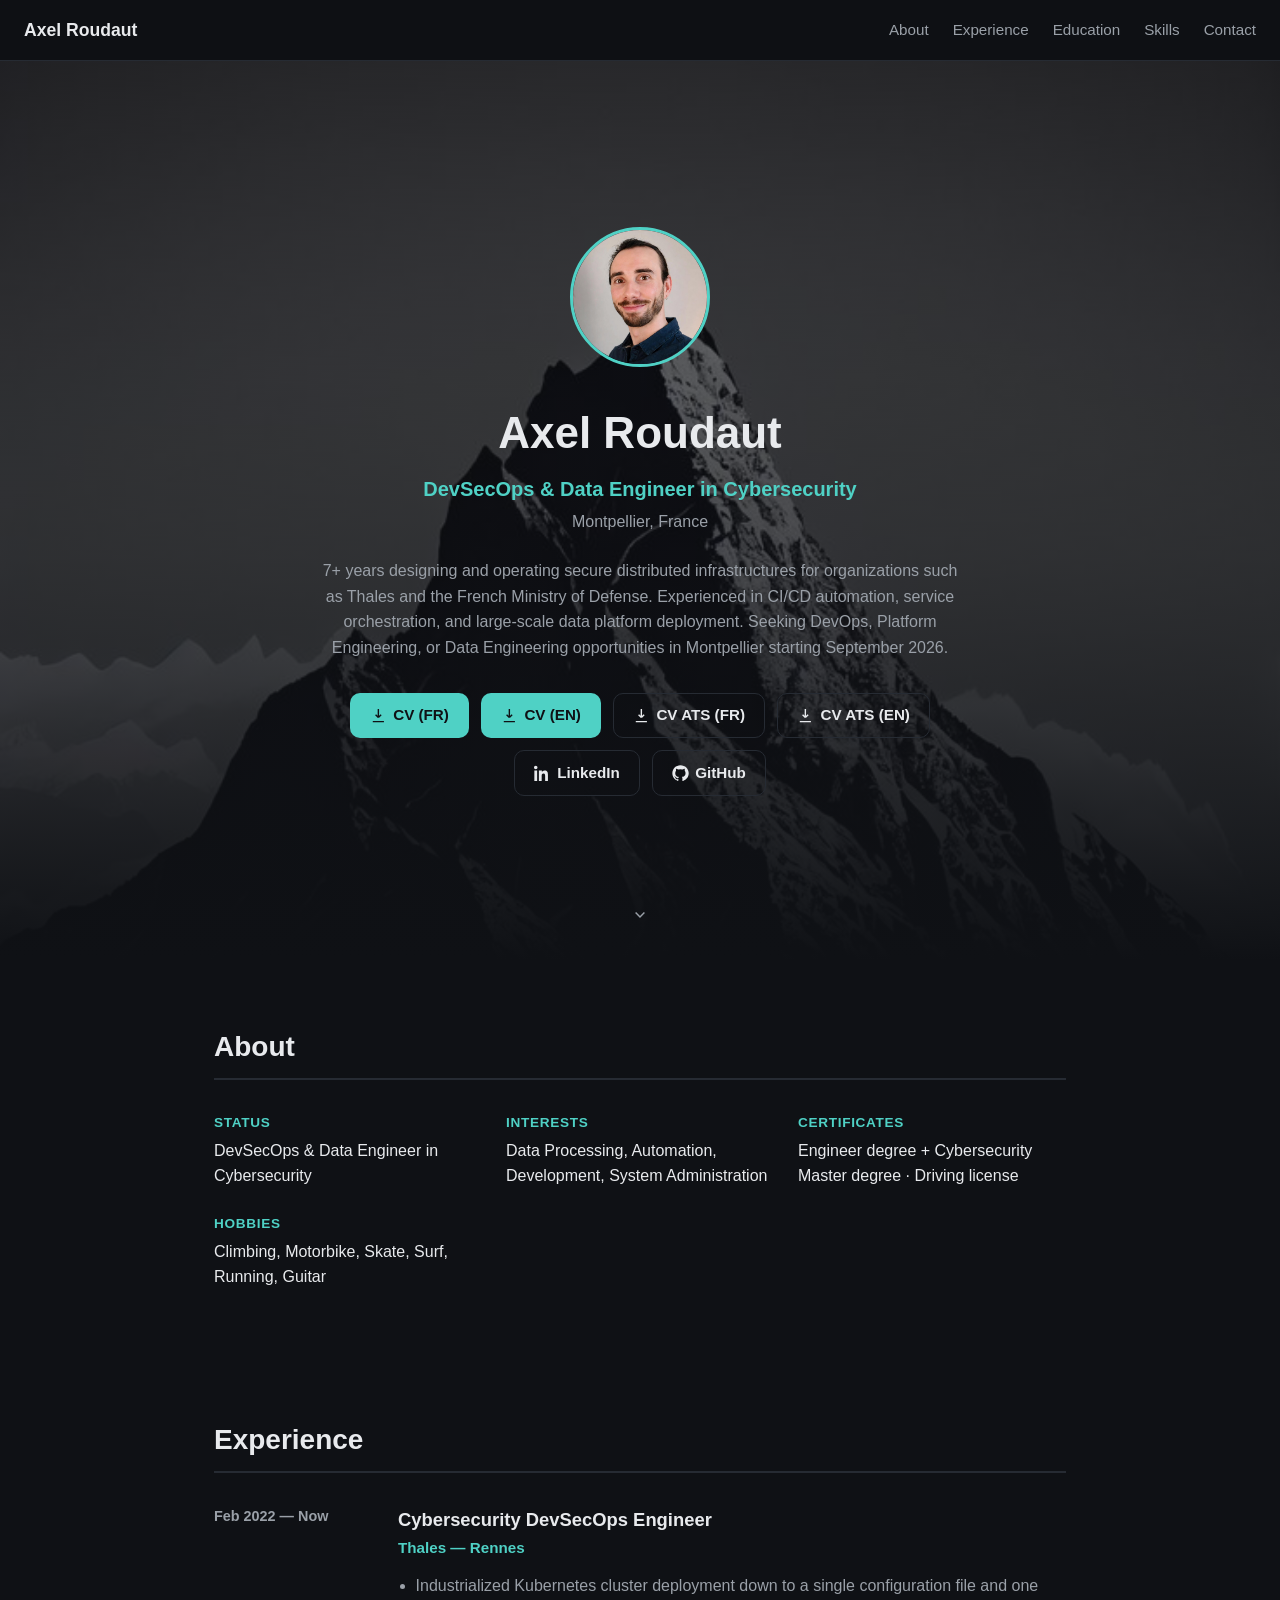
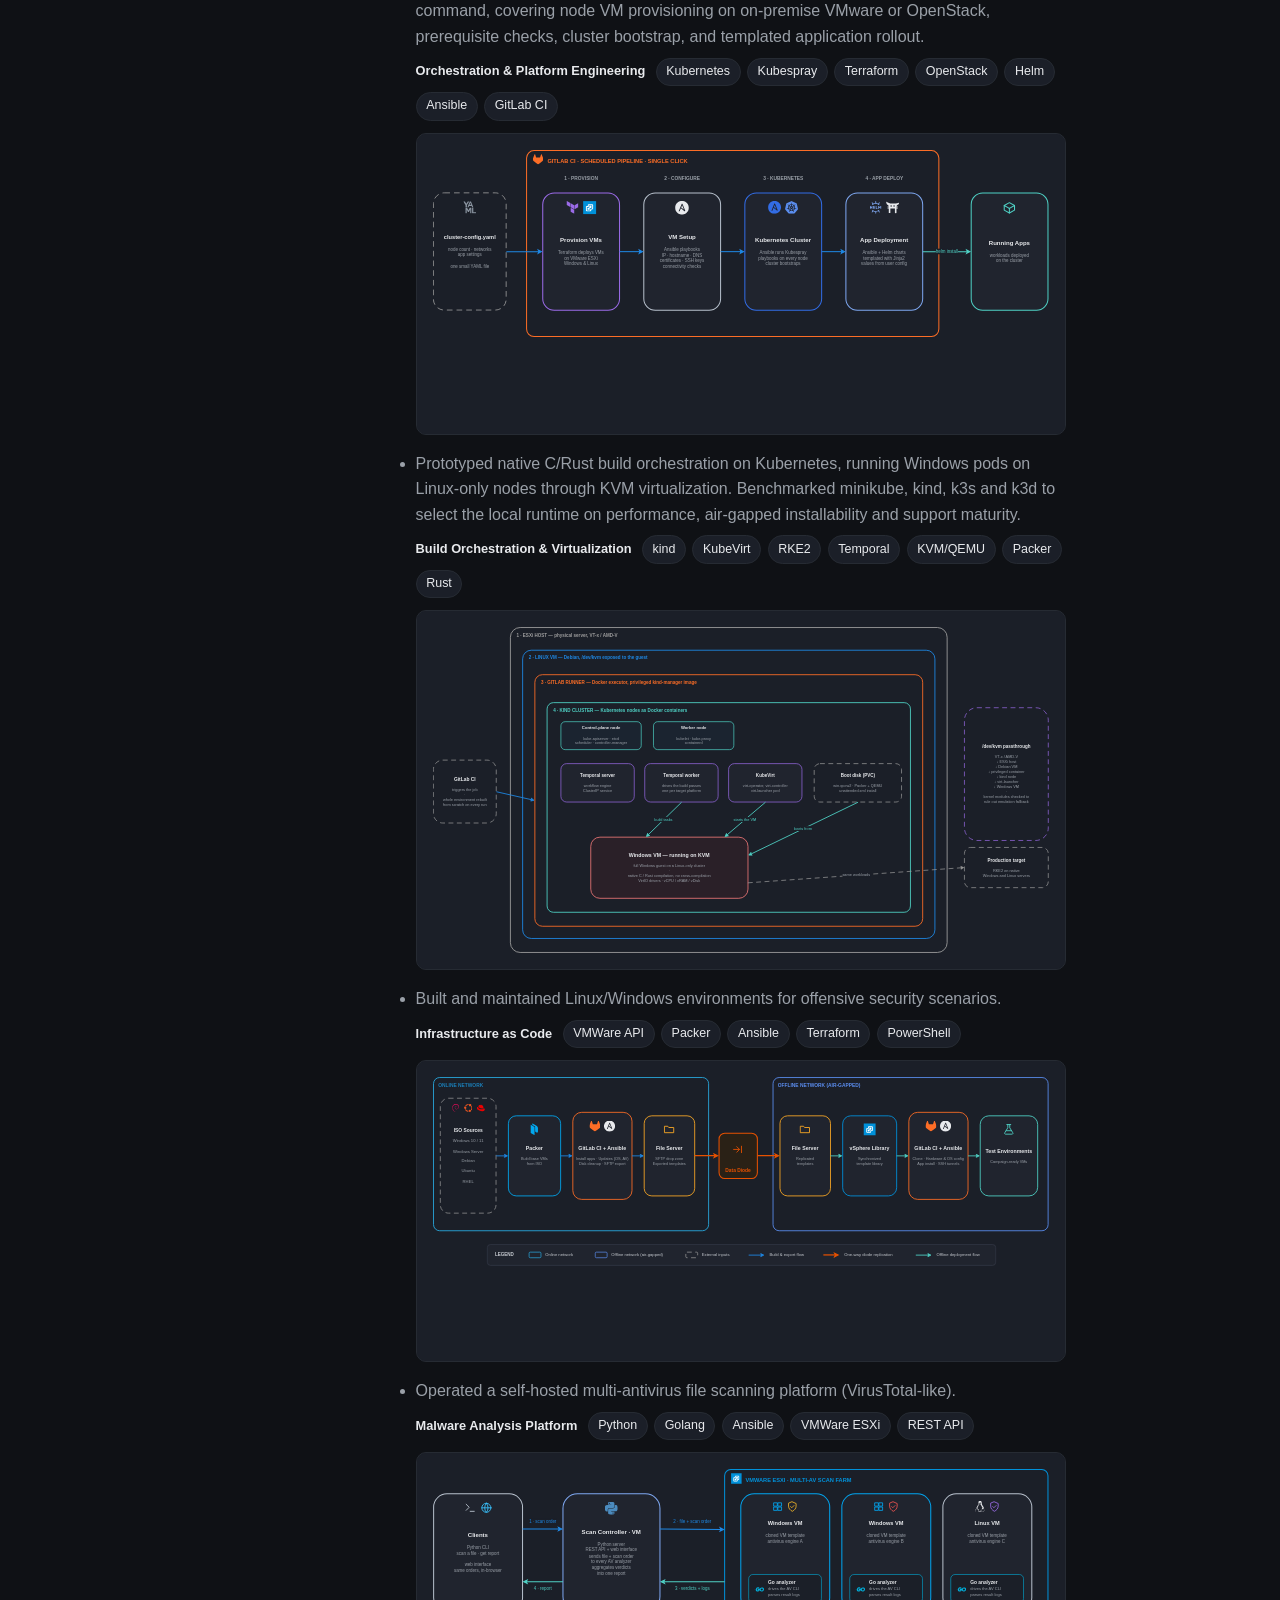
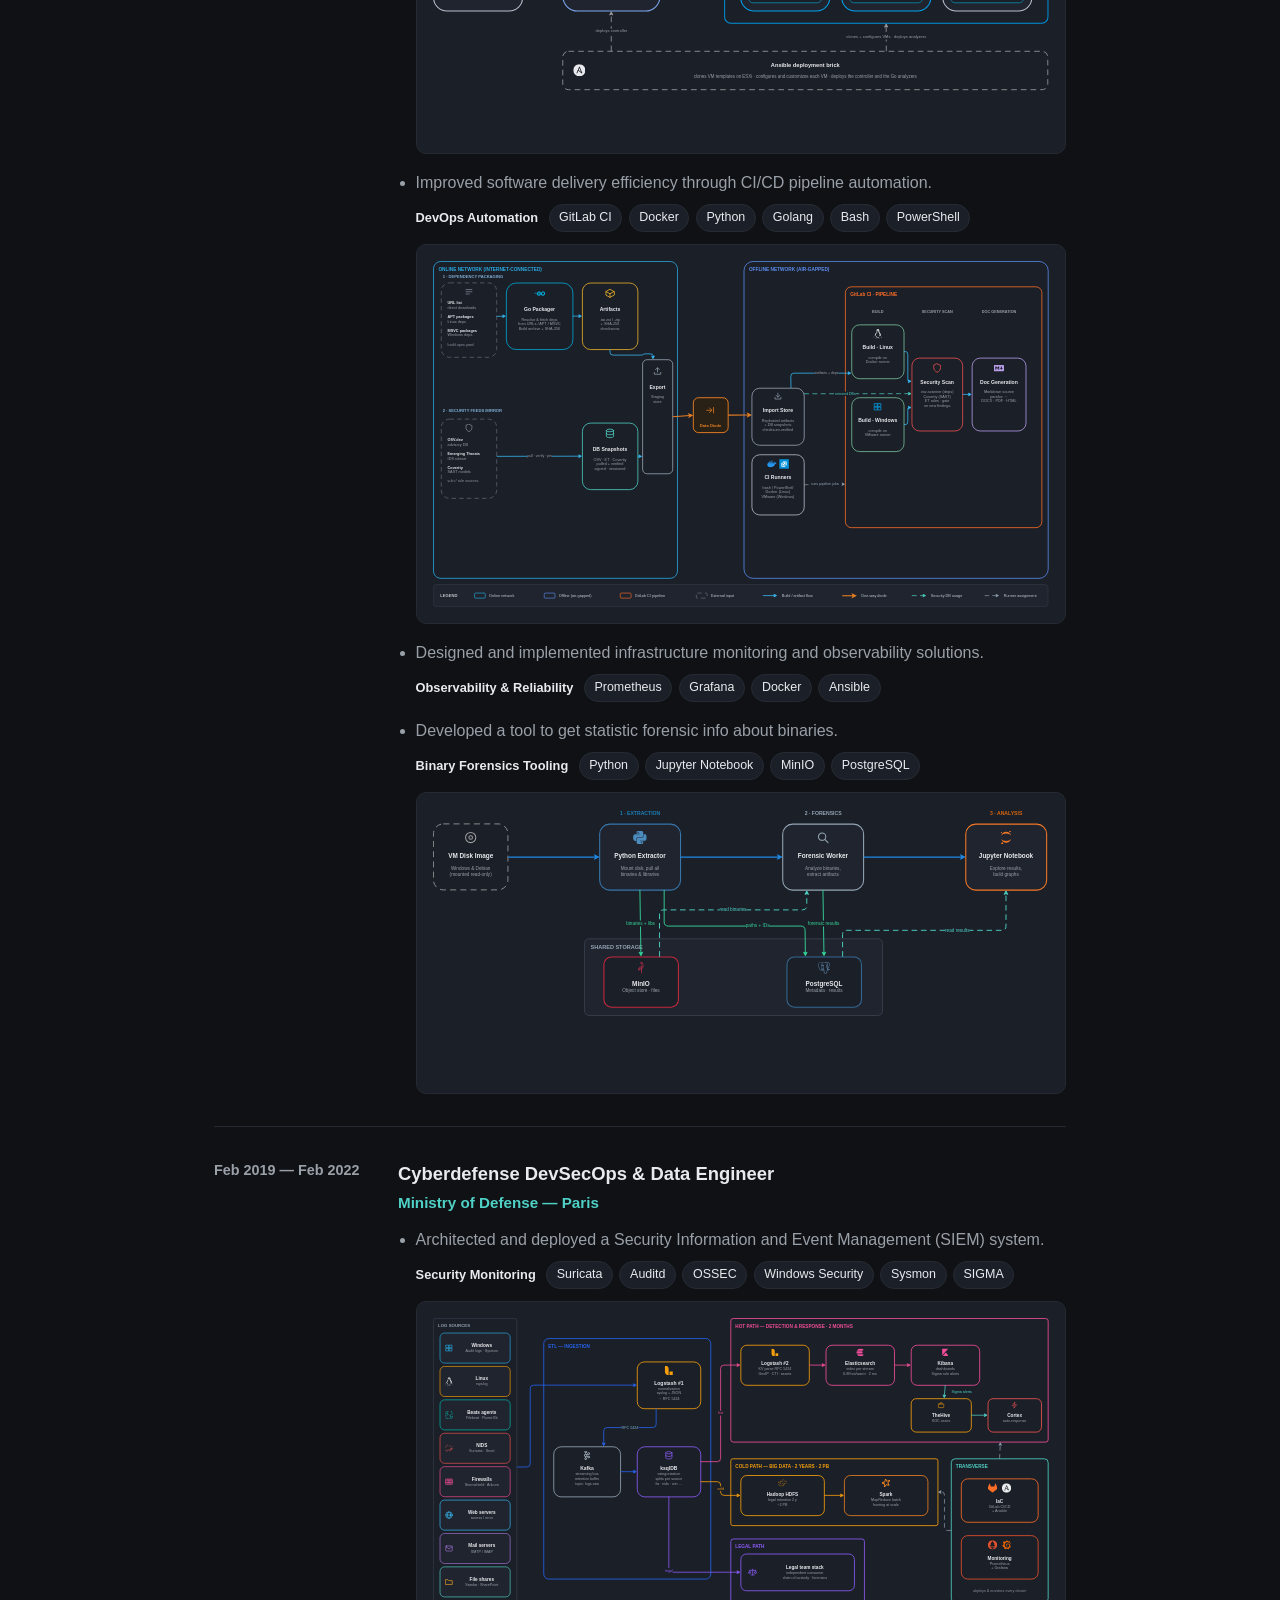
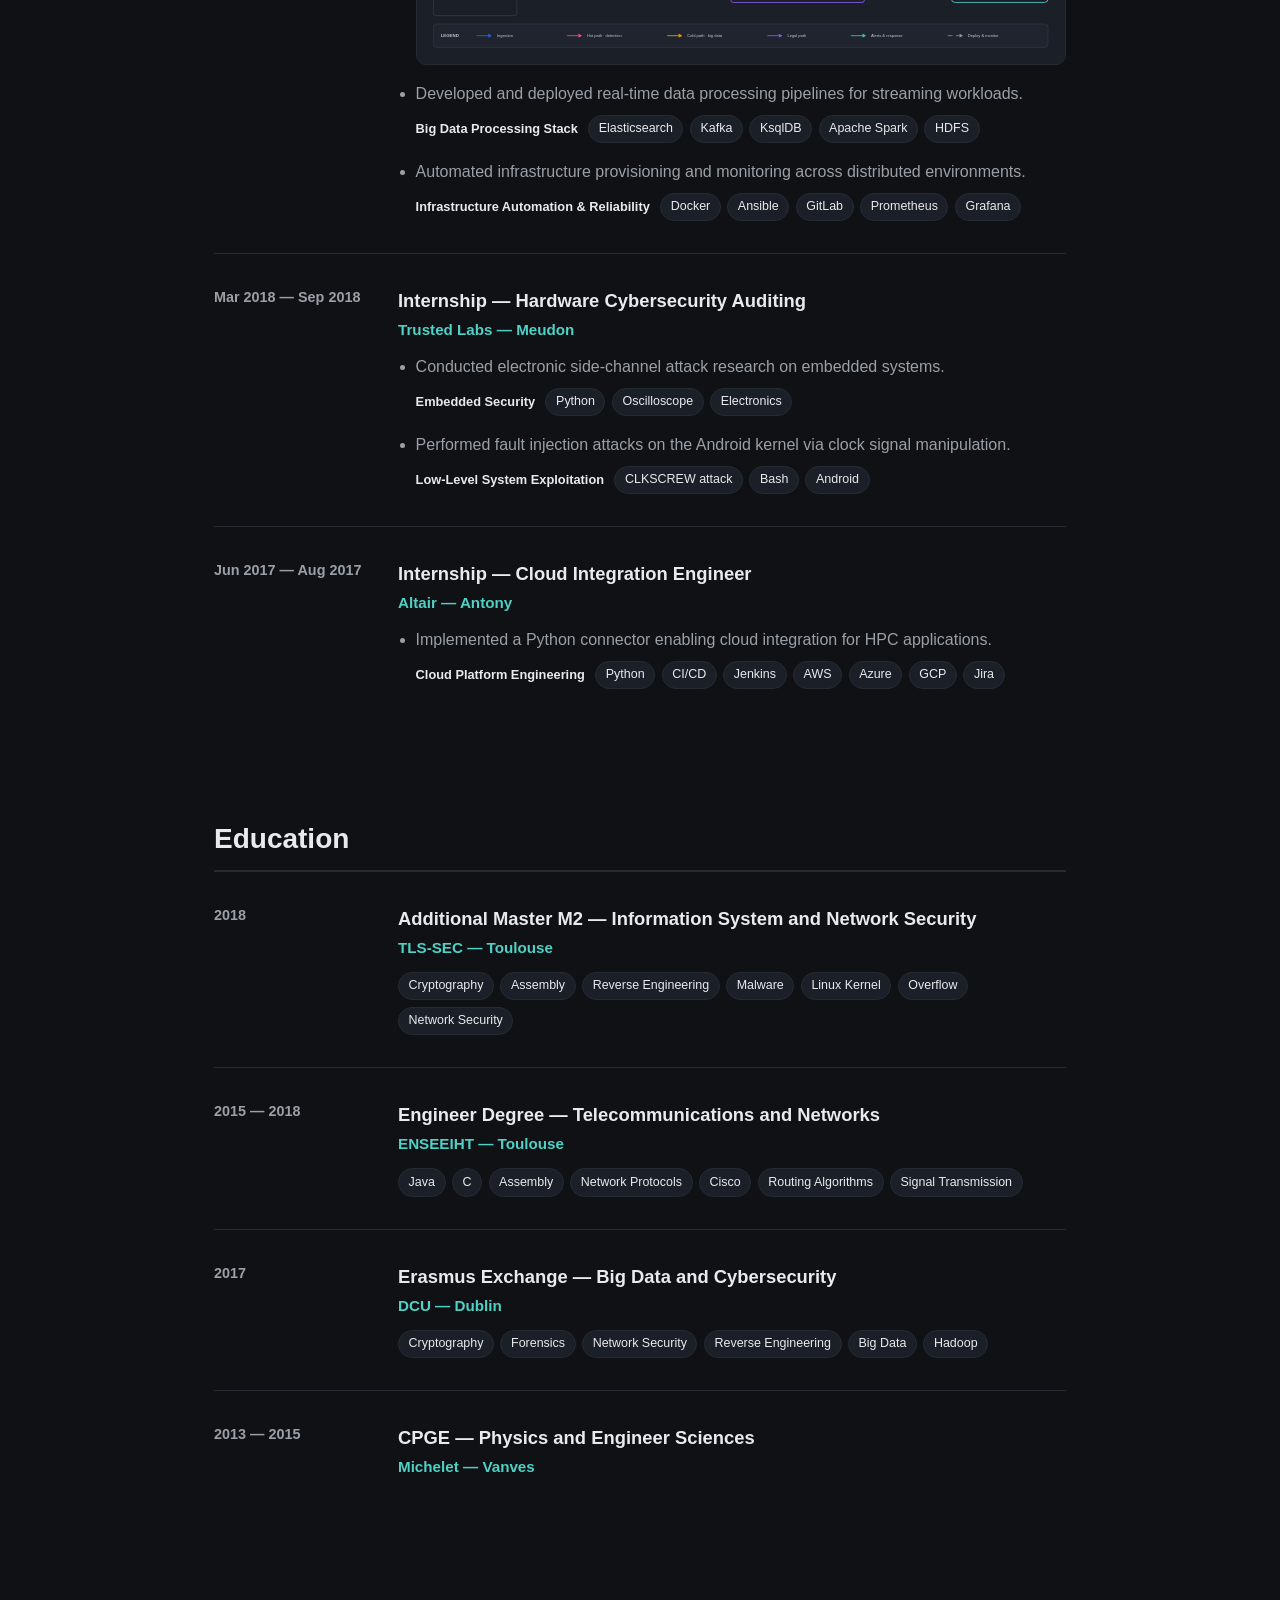
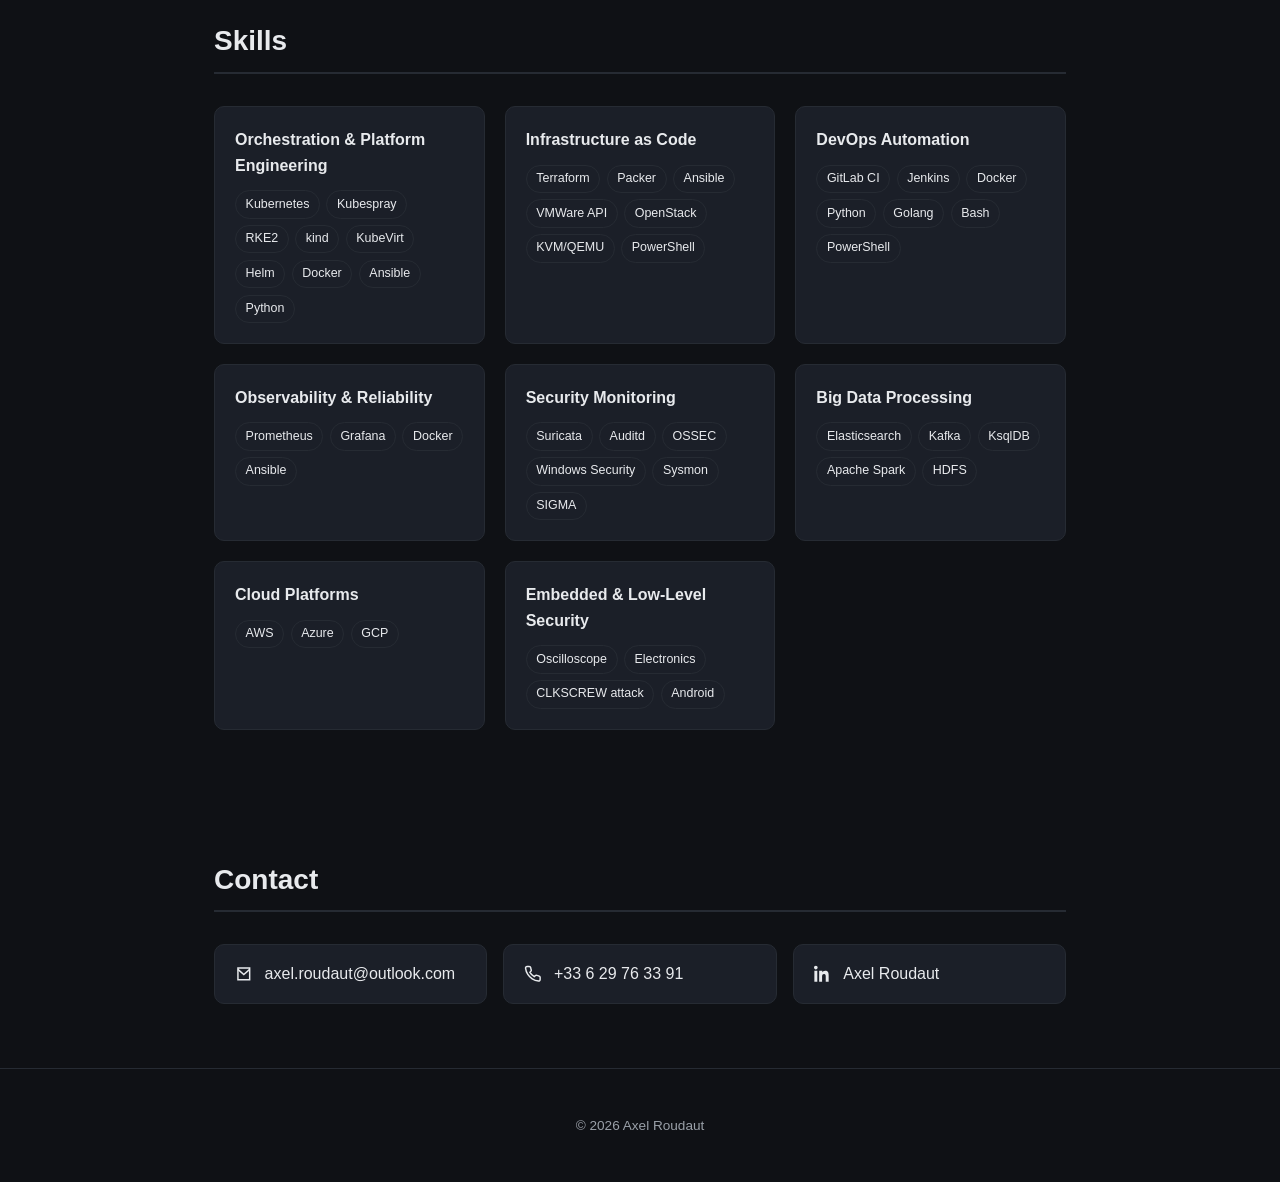
==== commit 2d1f5f1a: "refactor: split kubernetes experience" ====
--- a/index.html
+++ b/index.html
@@ -110,13 +110,28 @@
 						<div class="entry__org">Thales — Rennes</div>
 						<ul class="entry__bullets">
 							<li>
-								Designed, deployed, and operated Kubernetes-based infrastructure platforms.
+								Industrialized Kubernetes cluster deployment down to a single configuration file and
+								one command, covering node VM provisioning on on-premise VMware or OpenStack,
+								prerequisite checks, cluster bootstrap, and templated application rollout.
 								<div class="tags">
 									<span class="tag-label">Orchestration &amp; Platform Engineering</span>
-									<span class="tag">Kubernetes</span><span class="tag">Helm</span><span class="tag">Docker</span><span class="tag">Ansible</span><span class="tag">Python</span>
+									<span class="tag">Kubernetes</span><span class="tag">Kubespray</span><span class="tag">Terraform</span><span class="tag">OpenStack</span><span class="tag">Helm</span><span class="tag">Ansible</span><span class="tag">GitLab CI</span>
 								</div>
 								<figure class="diagram" style="max-width: 1620px;">
 									<iframe src="images/k8s-platform-pipeline.html" title="Kubernetes platform automation pipeline diagram" loading="lazy"></iframe>
+								</figure>
+							</li>
+							<li>
+								Prototyped native C/Rust build orchestration on Kubernetes, running Windows pods on
+								Linux-only nodes through KVM virtualization. Benchmarked minikube, kind, k3s and k3d
+								to select the local runtime on performance, air-gapped installability and support
+								maturity.
+								<div class="tags">
+									<span class="tag-label">Build Orchestration &amp; Virtualization</span>
+									<span class="tag">kind</span><span class="tag">KubeVirt</span><span class="tag">RKE2</span><span class="tag">Temporal</span><span class="tag">KVM/QEMU</span><span class="tag">Packer</span><span class="tag">Rust</span>
+								</div>
+								<figure class="diagram" style="max-width: 1820px;">
+									<iframe src="images/k8s-windows-build-poc.html" title="Windows build orchestration proof of concept diagram" loading="lazy"></iframe>
 								</figure>
 							</li>
 							<li>
@@ -303,11 +318,11 @@
 			<div class="skills-grid">
 				<div class="skill-card">
 					<h3>Orchestration &amp; Platform Engineering</h3>
-					<div class="tags"><span class="tag">Kubernetes</span><span class="tag">Helm</span><span class="tag">Docker</span><span class="tag">Ansible</span><span class="tag">Python</span></div>
+					<div class="tags"><span class="tag">Kubernetes</span><span class="tag">Kubespray</span><span class="tag">RKE2</span><span class="tag">kind</span><span class="tag">KubeVirt</span><span class="tag">Helm</span><span class="tag">Docker</span><span class="tag">Ansible</span><span class="tag">Python</span></div>
 				</div>
 				<div class="skill-card">
 					<h3>Infrastructure as Code</h3>
-					<div class="tags"><span class="tag">Terraform</span><span class="tag">Packer</span><span class="tag">Ansible</span><span class="tag">VMWare API</span><span class="tag">PowerShell</span></div>
+					<div class="tags"><span class="tag">Terraform</span><span class="tag">Packer</span><span class="tag">Ansible</span><span class="tag">VMWare API</span><span class="tag">OpenStack</span><span class="tag">KVM/QEMU</span><span class="tag">PowerShell</span></div>
 				</div>
 				<div class="skill-card">
 					<h3>DevOps Automation</h3>
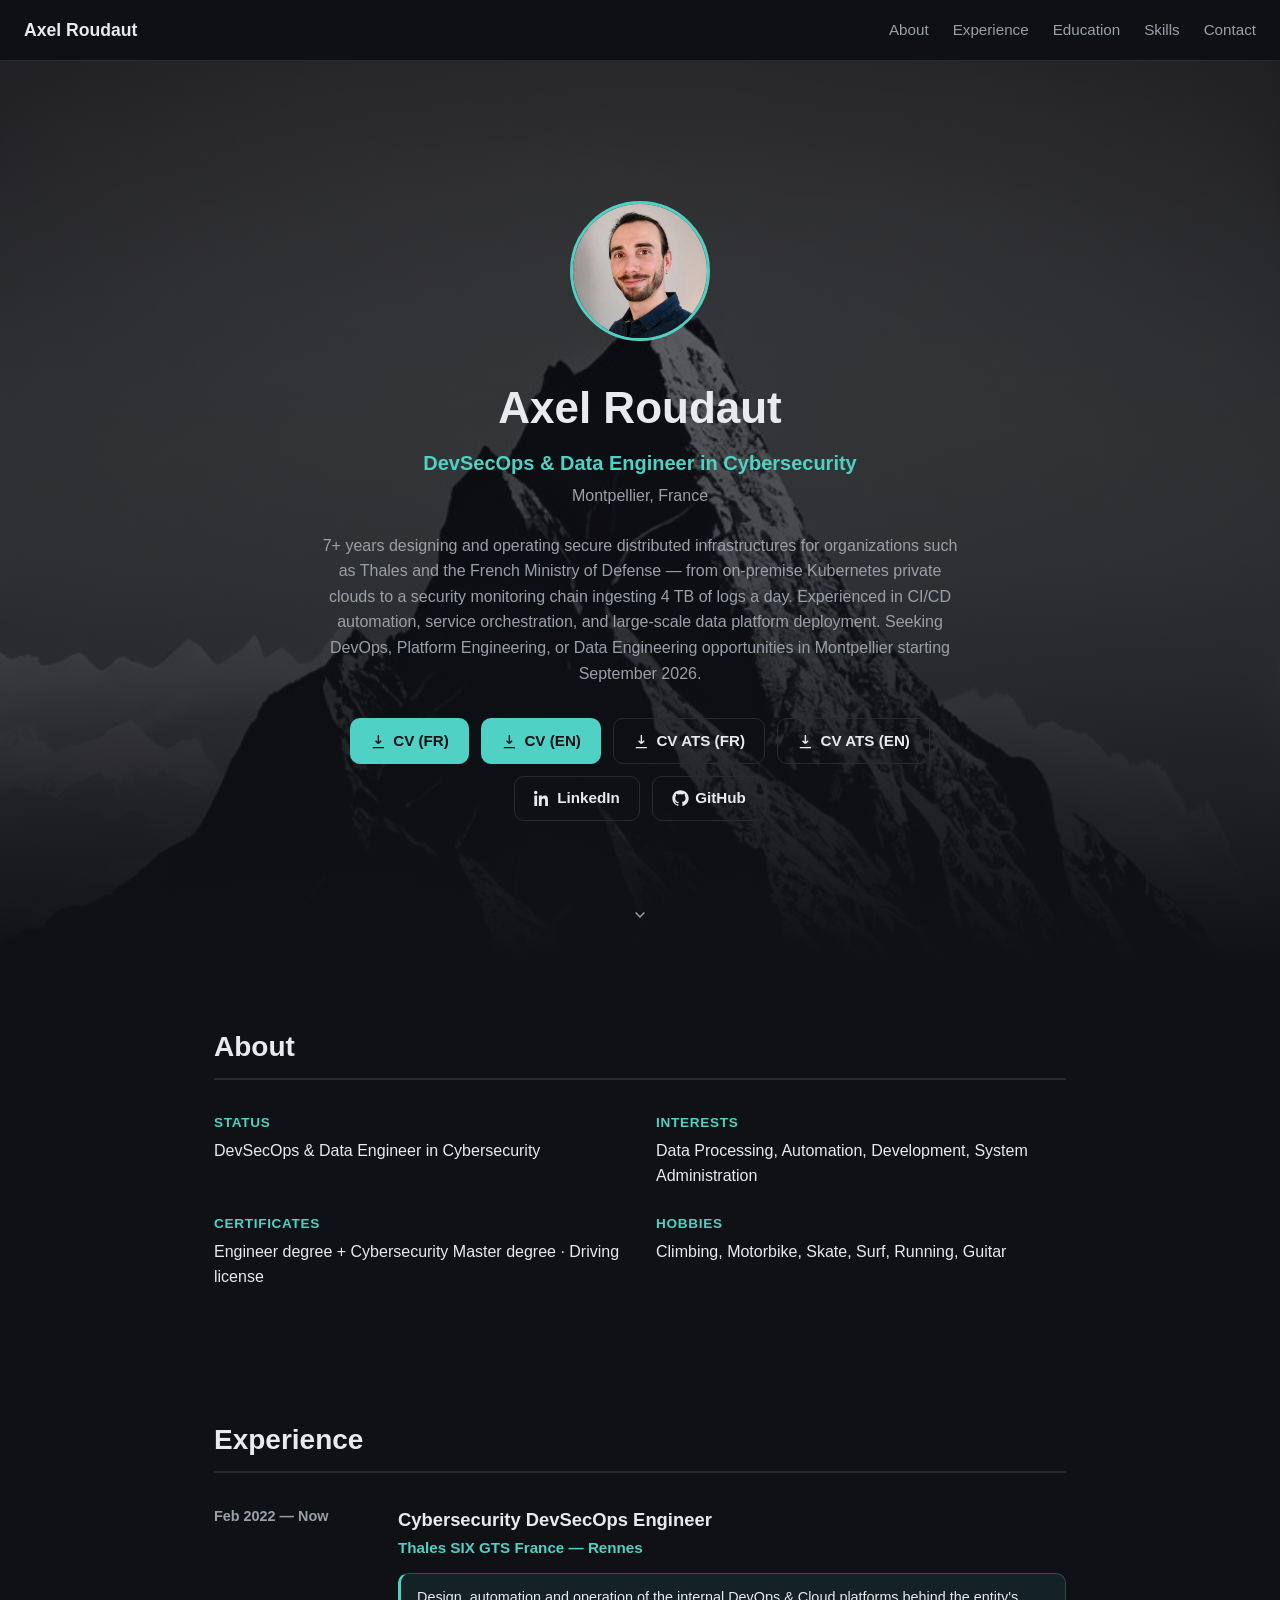
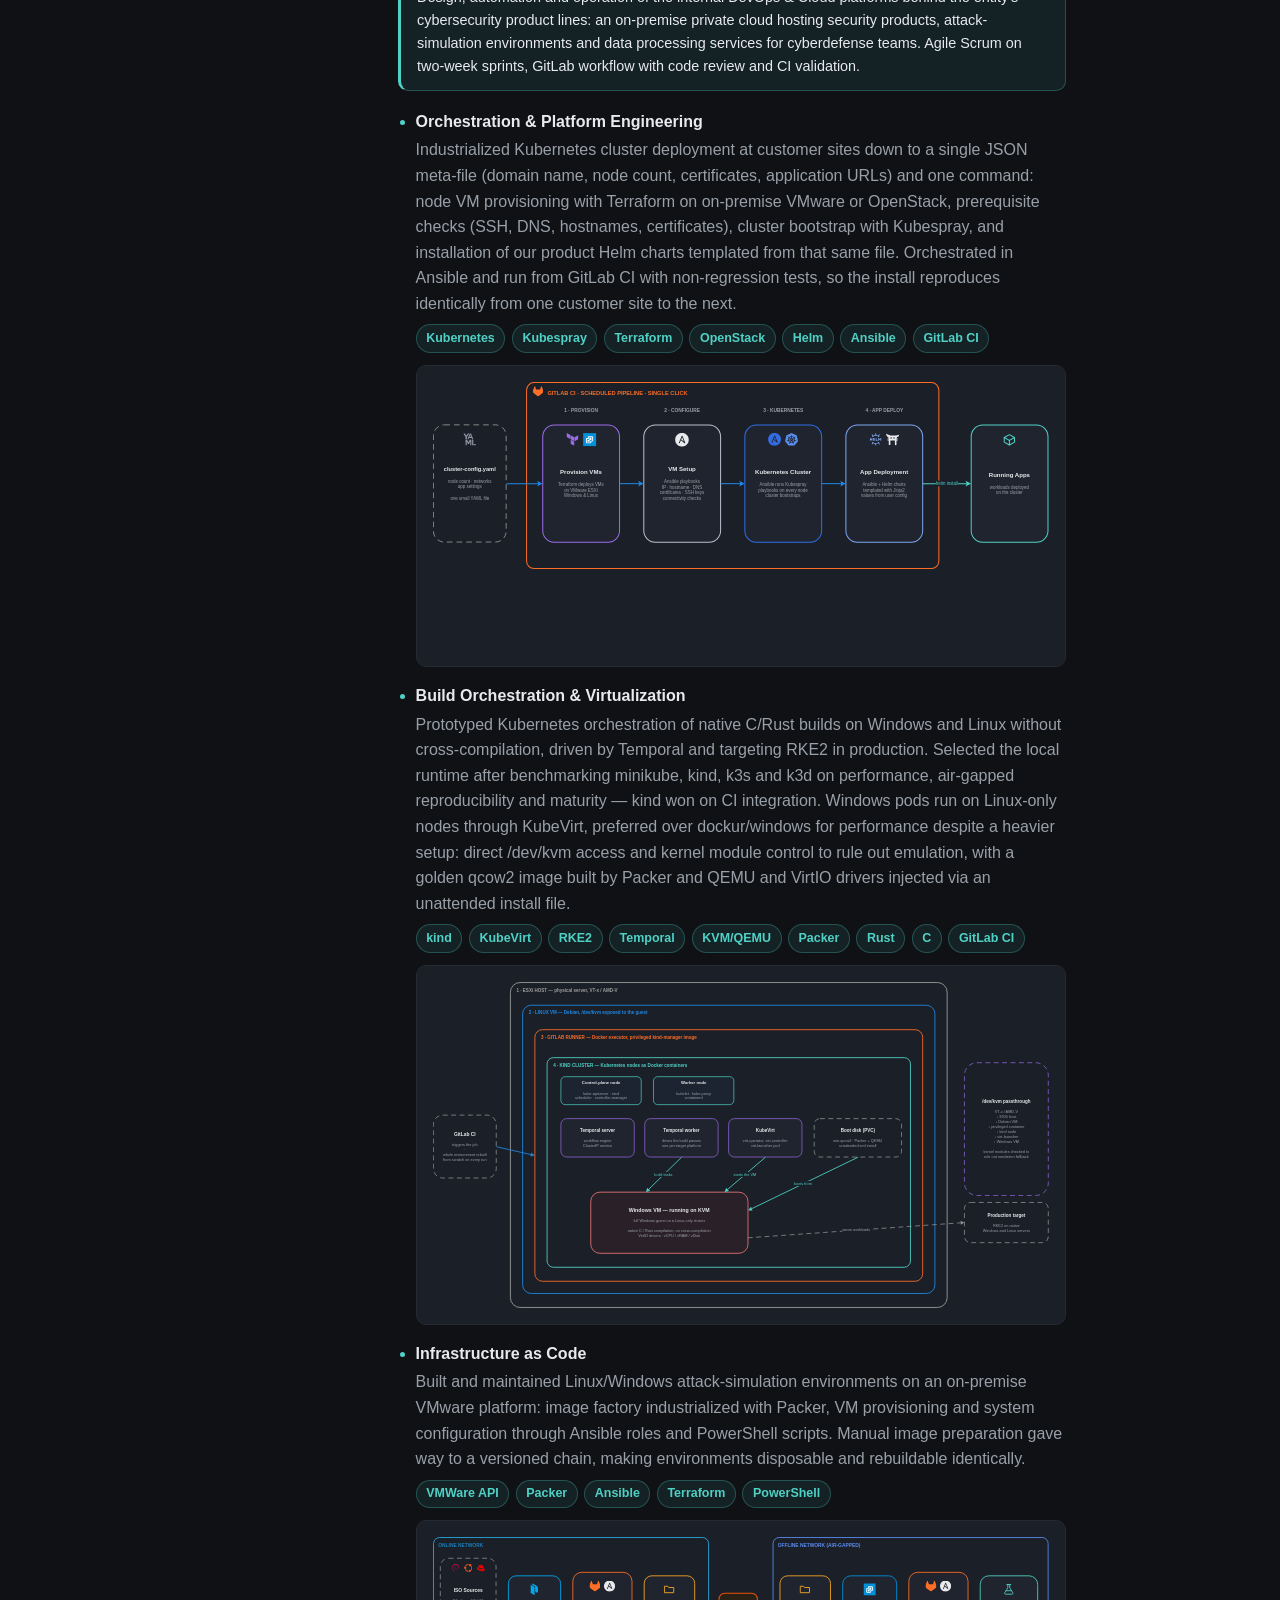
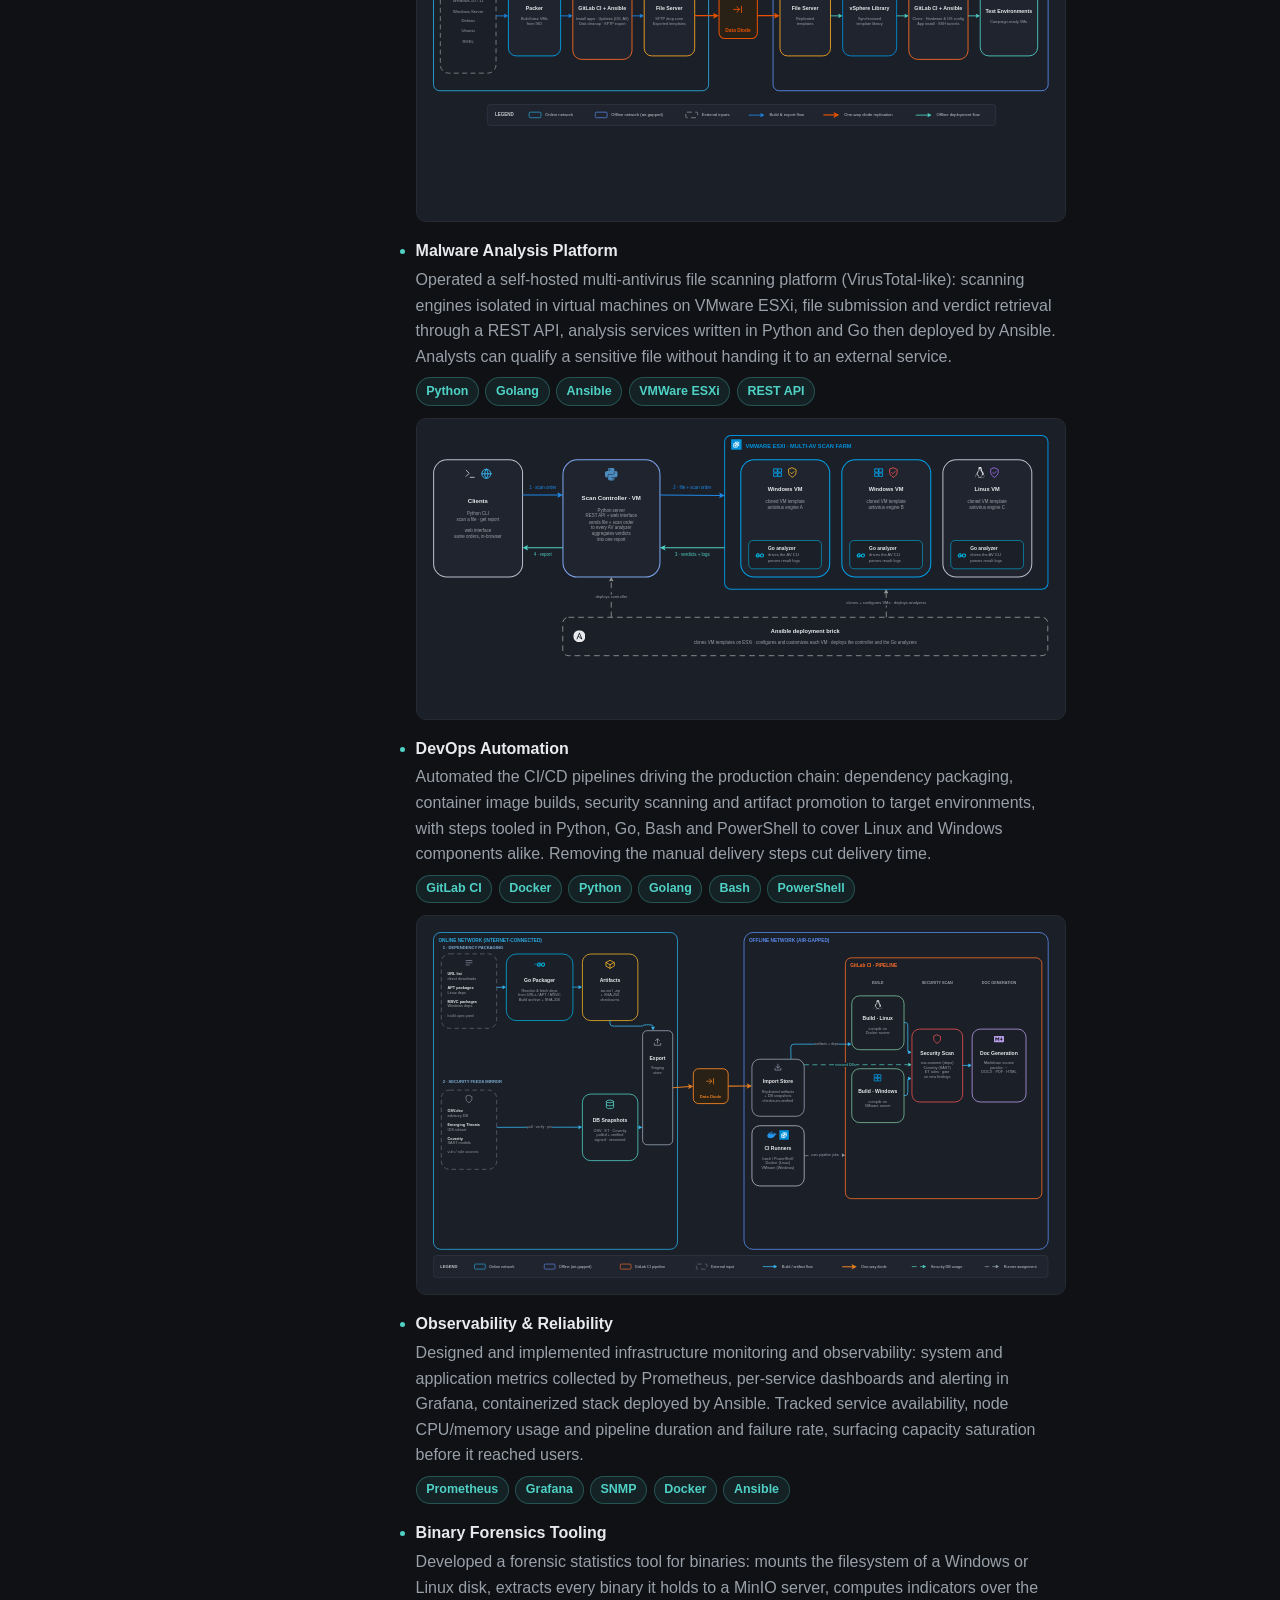
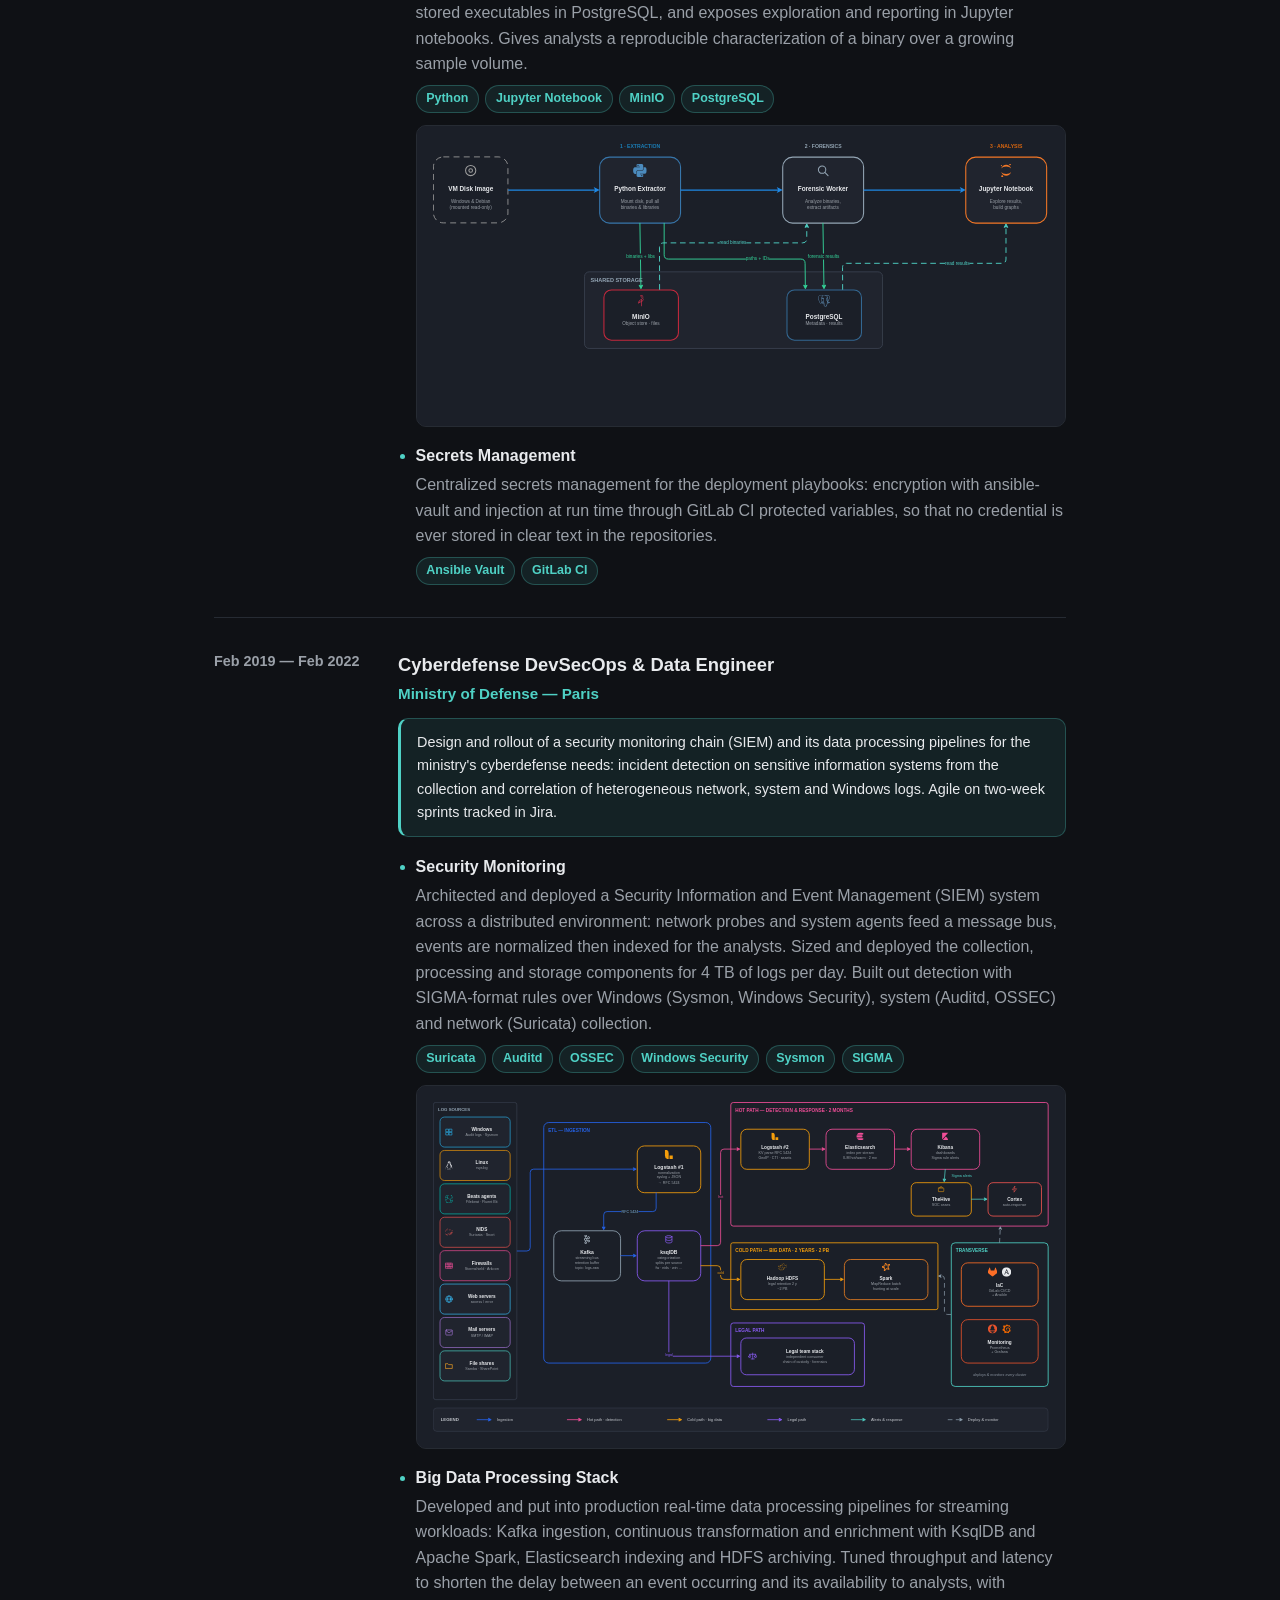
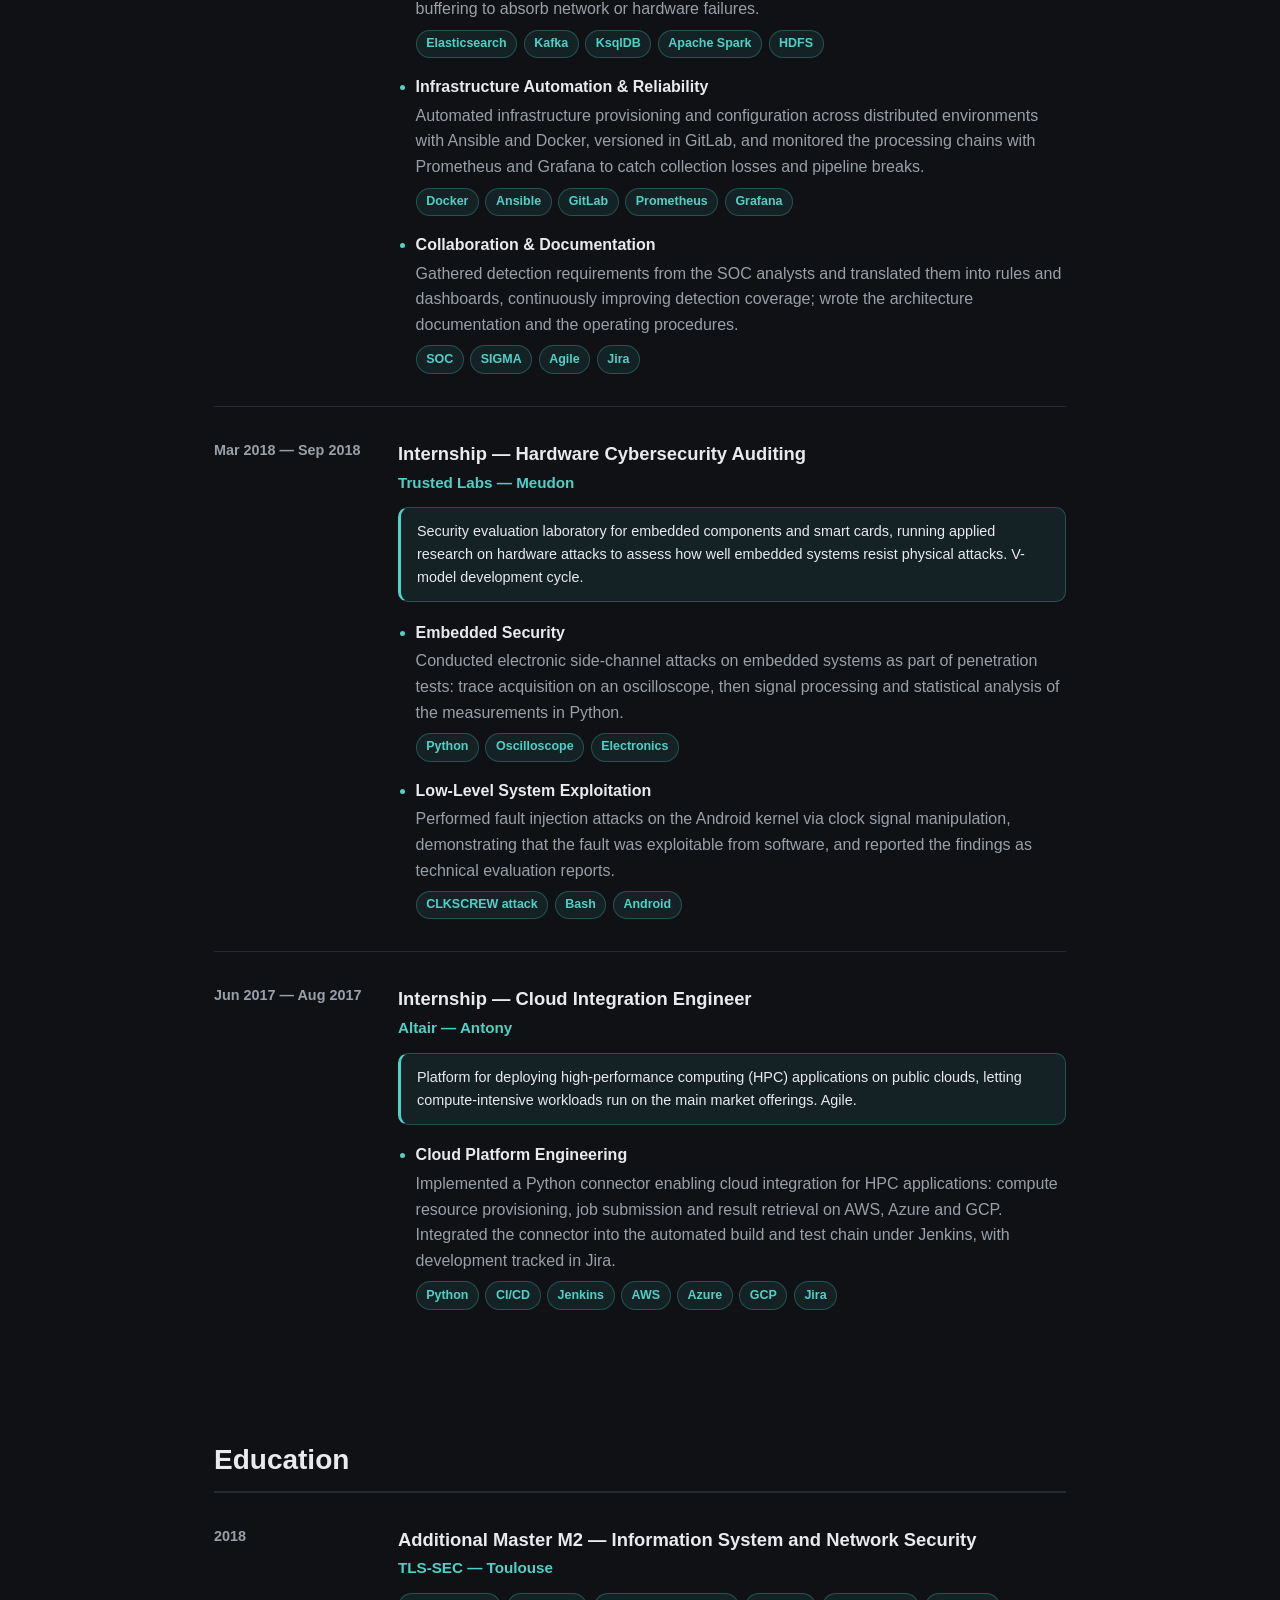
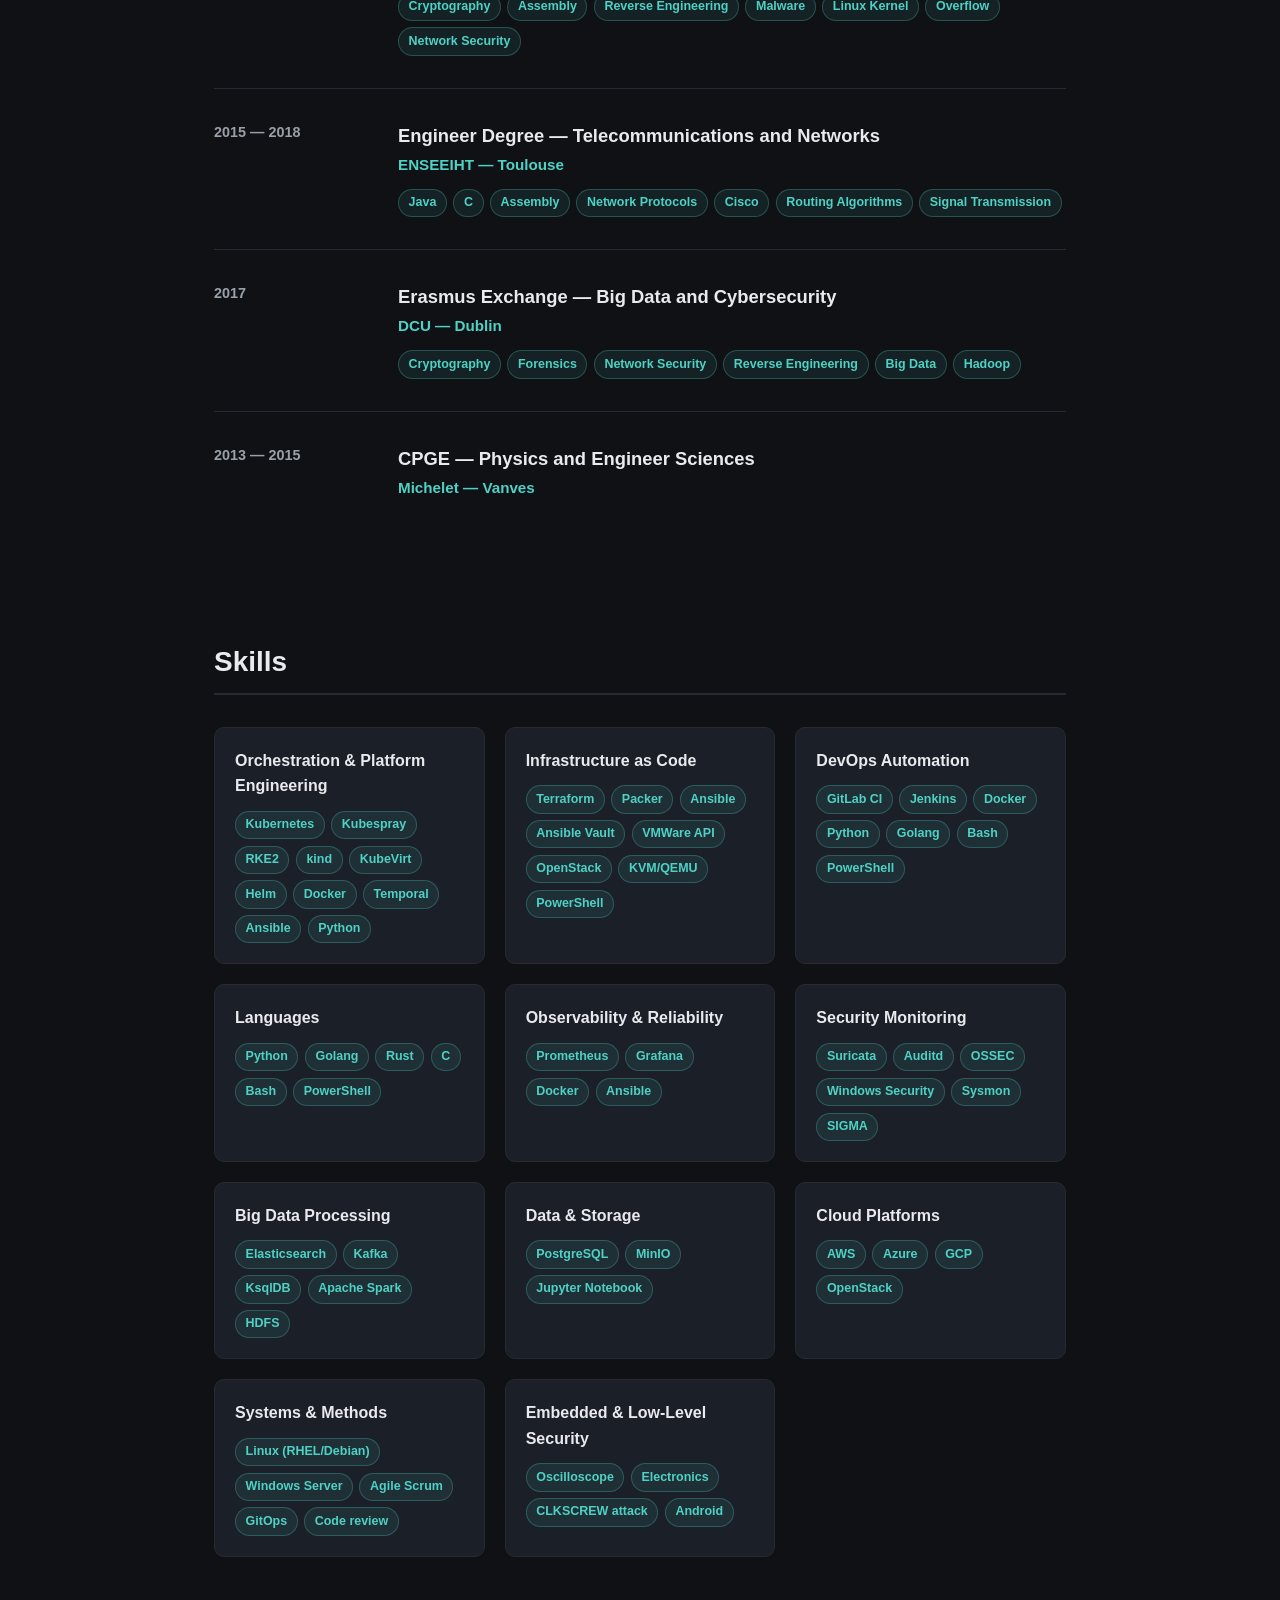
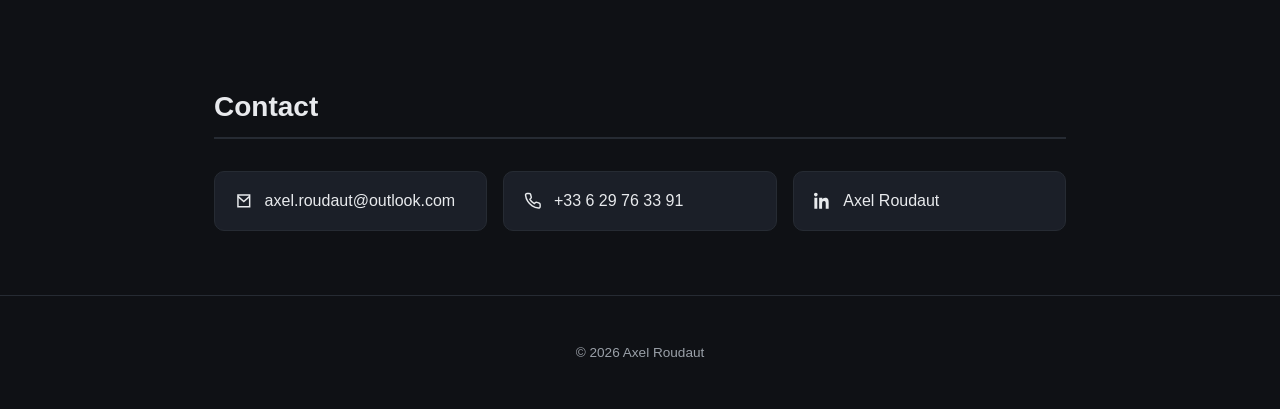
==== commit 42e383b6: "refactor: add section details +rework css" ====
--- a/index.html
+++ b/index.html
@@ -34,8 +34,9 @@
 				<p class="hero__location">Montpellier, France</p>
 				<p class="hero__summary">
 					7+ years designing and operating secure distributed infrastructures for organizations
-					such as Thales and the French Ministry of Defense. Experienced in CI/CD automation,
-					service orchestration, and large-scale data platform deployment. Seeking DevOps,
+					such as Thales and the French Ministry of Defense — from on-premise Kubernetes private
+					clouds to a security monitoring chain ingesting 4 TB of logs a day. Experienced in CI/CD
+					automation, service orchestration, and large-scale data platform deployment. Seeking DevOps,
 					Platform Engineering, or Data Engineering opportunities in Montpellier starting
 					September 2026.
 				</p>
@@ -107,14 +108,25 @@
 					<div class="entry__date">Feb 2022 — Now</div>
 					<div class="entry__body">
 						<h3 class="entry__title">Cybersecurity DevSecOps Engineer</h3>
-						<div class="entry__org">Thales — Rennes</div>
+						<div class="entry__org">Thales SIX GTS France — Rennes</div>
+						<p class="entry__context">
+							Design, automation and operation of the internal DevOps &amp; Cloud platforms behind the
+							entity's cybersecurity product lines: an on-premise private cloud hosting security
+							products, attack-simulation environments and data processing services for cyberdefense
+							teams. Agile Scrum on two-week sprints, GitLab workflow with code review and CI
+							validation.
+						</p>
 						<ul class="entry__bullets">
 							<li>
-								Industrialized Kubernetes cluster deployment down to a single configuration file and
-								one command, covering node VM provisioning on on-premise VMware or OpenStack,
-								prerequisite checks, cluster bootstrap, and templated application rollout.
-								<div class="tags">
-									<span class="tag-label">Orchestration &amp; Platform Engineering</span>
+								<span class="bullet__title">Orchestration &amp; Platform Engineering</span>
+								Industrialized Kubernetes cluster deployment at customer sites down to a single JSON
+								meta-file (domain name, node count, certificates, application URLs) and one command:
+								node VM provisioning with Terraform on on-premise VMware or OpenStack, prerequisite
+								checks (SSH, DNS, hostnames, certificates), cluster bootstrap with Kubespray, and
+								installation of our product Helm charts templated from that same file. Orchestrated
+								in Ansible and run from GitLab CI with non-regression tests, so the install
+								reproduces identically from one customer site to the next.
+								<div class="tags">
 									<span class="tag">Kubernetes</span><span class="tag">Kubespray</span><span class="tag">Terraform</span><span class="tag">OpenStack</span><span class="tag">Helm</span><span class="tag">Ansible</span><span class="tag">GitLab CI</span>
 								</div>
 								<figure class="diagram" style="max-width: 1620px;">
@@ -122,22 +134,30 @@
 								</figure>
 							</li>
 							<li>
-								Prototyped native C/Rust build orchestration on Kubernetes, running Windows pods on
-								Linux-only nodes through KVM virtualization. Benchmarked minikube, kind, k3s and k3d
-								to select the local runtime on performance, air-gapped installability and support
-								maturity.
-								<div class="tags">
-									<span class="tag-label">Build Orchestration &amp; Virtualization</span>
-									<span class="tag">kind</span><span class="tag">KubeVirt</span><span class="tag">RKE2</span><span class="tag">Temporal</span><span class="tag">KVM/QEMU</span><span class="tag">Packer</span><span class="tag">Rust</span>
+								<span class="bullet__title">Build Orchestration &amp; Virtualization</span>
+								Prototyped Kubernetes orchestration of native C/Rust builds on Windows and Linux
+								without cross-compilation, driven by Temporal and targeting RKE2 in production.
+								Selected the local runtime after benchmarking minikube, kind, k3s and k3d on
+								performance, air-gapped reproducibility and maturity — kind won on CI integration.
+								Windows pods run on Linux-only nodes through KubeVirt, preferred over dockur/windows
+								for performance despite a heavier setup: direct /dev/kvm access and kernel module
+								control to rule out emulation, with a golden qcow2 image built by Packer and QEMU
+								and VirtIO drivers injected via an unattended install file.
+								<div class="tags">
+									<span class="tag">kind</span><span class="tag">KubeVirt</span><span class="tag">RKE2</span><span class="tag">Temporal</span><span class="tag">KVM/QEMU</span><span class="tag">Packer</span><span class="tag">Rust</span><span class="tag">C</span><span class="tag">GitLab CI</span>
 								</div>
 								<figure class="diagram" style="max-width: 1820px;">
 									<iframe src="images/k8s-windows-build-poc.html" title="Windows build orchestration proof of concept diagram" loading="lazy"></iframe>
 								</figure>
 							</li>
 							<li>
-								Built and maintained Linux/Windows environments for offensive security scenarios.
-								<div class="tags">
-									<span class="tag-label">Infrastructure as Code</span>
+								<span class="bullet__title">Infrastructure as Code</span>
+								Built and maintained Linux/Windows attack-simulation environments on an on-premise
+								VMware platform: image factory industrialized with Packer, VM provisioning and
+								system configuration through Ansible roles and PowerShell scripts. Manual image
+								preparation gave way to a versioned chain, making environments disposable and
+								rebuildable identically.
+								<div class="tags">
 									<span class="tag">VMWare API</span><span class="tag">Packer</span><span class="tag">Ansible</span><span class="tag">Terraform</span><span class="tag">PowerShell</span>
 								</div>
 								<figure class="diagram" style="max-width: 1990px;">
@@ -145,9 +165,13 @@
 								</figure>
 							</li>
 							<li>
-								Operated a self-hosted multi-antivirus file scanning platform (VirusTotal-like).
-								<div class="tags">
-									<span class="tag-label">Malware Analysis Platform</span>
+								<span class="bullet__title">Malware Analysis Platform</span>
+								Operated a self-hosted multi-antivirus file scanning platform (VirusTotal-like):
+								scanning engines isolated in virtual machines on VMware ESXi, file submission and
+								verdict retrieval through a REST API, analysis services written in Python and Go
+								then deployed by Ansible. Analysts can qualify a sensitive file without handing it
+								to an external service.
+								<div class="tags">
 									<span class="tag">Python</span><span class="tag">Golang</span><span class="tag">Ansible</span><span class="tag">VMWare ESXi</span><span class="tag">REST API</span>
 								</div>
 								<figure class="diagram" style="max-width: 1620px;">
@@ -155,9 +179,12 @@
 								</figure>
 							</li>
 							<li>
-								Improved software delivery efficiency through CI/CD pipeline automation.
-								<div class="tags">
-									<span class="tag-label">DevOps Automation</span>
+								<span class="bullet__title">DevOps Automation</span>
+								Automated the CI/CD pipelines driving the production chain: dependency packaging,
+								container image builds, security scanning and artifact promotion to target
+								environments, with steps tooled in Python, Go, Bash and PowerShell to cover Linux
+								and Windows components alike. Removing the manual delivery steps cut delivery time.
+								<div class="tags">
 									<span class="tag">GitLab CI</span><span class="tag">Docker</span><span class="tag">Python</span><span class="tag">Golang</span><span class="tag">Bash</span><span class="tag">PowerShell</span>
 								</div>
 								<figure class="diagram" style="max-width: 2000px;">
@@ -165,22 +192,39 @@
 								</figure>
 							</li>
 							<li>
-								Designed and implemented infrastructure monitoring and observability solutions.
-								<div class="tags">
-									<span class="tag-label">Observability &amp; Reliability</span>
-									<span class="tag">Prometheus</span><span class="tag">Grafana</span><span class="tag">Docker</span><span class="tag">Ansible</span>
-								</div>
-							</li>
-							<li>
-								Developed a tool to get statistic forensic info about binaries.
-								<div class="tags">
-									<span class="tag-label">Binary Forensics Tooling</span>
+								<span class="bullet__title">Observability &amp; Reliability</span>
+								Designed and implemented infrastructure monitoring and observability: system and
+								application metrics collected by Prometheus, per-service dashboards and alerting in
+								Grafana, containerized stack deployed by Ansible. Tracked service availability, node
+								CPU/memory usage and pipeline duration and failure rate, surfacing capacity
+								saturation before it reached users.
+								<div class="tags">
+									<span class="tag">Prometheus</span><span class="tag">Grafana</span><span class="tag">SNMP</span><span class="tag">Docker</span><span class="tag">Ansible</span>
+								</div>
+							</li>
+							<li>
+								<span class="bullet__title">Binary Forensics Tooling</span>
+								Developed a forensic statistics tool for binaries: mounts the filesystem of a Windows
+								or Linux disk, extracts every binary it holds to a MinIO server, computes indicators
+								over the stored executables in PostgreSQL, and exposes exploration and reporting in
+								Jupyter notebooks. Gives analysts a reproducible characterization of a binary over a
+								growing sample volume.
+								<div class="tags">
 									<span class="tag">Python</span><span class="tag">Jupyter Notebook</span><span class="tag">MinIO</span><span class="tag">PostgreSQL</span>
 								</div>
 								<figure class="diagram" style="max-width: 1700px;">
 									<iframe src="images/binary-forensic-pipeline.html" title="Binary forensic pipeline diagram" loading="lazy"></iframe>
 								</figure>
 							</li>
+							<li>
+								<span class="bullet__title">Secrets Management</span>
+								Centralized secrets management for the deployment playbooks: encryption with
+								ansible-vault and injection at run time through GitLab CI protected variables, so
+								that no credential is ever stored in clear text in the repositories.
+								<div class="tags">
+									<span class="tag">Ansible Vault</span><span class="tag">GitLab CI</span>
+								</div>
+							</li>
 						</ul>
 					</div>
 				</article>
@@ -190,11 +234,22 @@
 					<div class="entry__body">
 						<h3 class="entry__title">Cyberdefense DevSecOps &amp; Data Engineer</h3>
 						<div class="entry__org">Ministry of Defense — Paris</div>
+						<p class="entry__context">
+							Design and rollout of a security monitoring chain (SIEM) and its data processing
+							pipelines for the ministry's cyberdefense needs: incident detection on sensitive
+							information systems from the collection and correlation of heterogeneous network,
+							system and Windows logs. Agile on two-week sprints tracked in Jira.
+						</p>
 						<ul class="entry__bullets">
 							<li>
-								Architected and deployed a Security Information and Event Management (SIEM) system.
-								<div class="tags">
-									<span class="tag-label">Security Monitoring</span>
+								<span class="bullet__title">Security Monitoring</span>
+								Architected and deployed a Security Information and Event Management (SIEM) system
+								across a distributed environment: network probes and system agents feed a message
+								bus, events are normalized then indexed for the analysts. Sized and deployed the
+								collection, processing and storage components for 4 TB of logs per day. Built out
+								detection with SIGMA-format rules over Windows (Sysmon, Windows Security), system
+								(Auditd, OSSEC) and network (Suricata) collection.
+								<div class="tags">
 									<span class="tag">Suricata</span><span class="tag">Auditd</span><span class="tag">OSSEC</span><span class="tag">Windows Security</span><span class="tag">Sysmon</span><span class="tag">SIGMA</span>
 								</div>
 								<figure class="diagram" style="max-width: 1900px;">
@@ -202,17 +257,33 @@
 								</figure>
 							</li>
 							<li>
-								Developed and deployed real-time data processing pipelines for streaming workloads.
-								<div class="tags">
-									<span class="tag-label">Big Data Processing Stack</span>
+								<span class="bullet__title">Big Data Processing Stack</span>
+								Developed and put into production real-time data processing pipelines for streaming
+								workloads: Kafka ingestion, continuous transformation and enrichment with KsqlDB and
+								Apache Spark, Elasticsearch indexing and HDFS archiving. Tuned throughput and
+								latency to shorten the delay between an event occurring and its availability to
+								analysts, with buffering to absorb network or hardware failures.
+								<div class="tags">
 									<span class="tag">Elasticsearch</span><span class="tag">Kafka</span><span class="tag">KsqlDB</span><span class="tag">Apache Spark</span><span class="tag">HDFS</span>
 								</div>
 							</li>
 							<li>
-								Automated infrastructure provisioning and monitoring across distributed environments.
-								<div class="tags">
-									<span class="tag-label">Infrastructure Automation &amp; Reliability</span>
+								<span class="bullet__title">Infrastructure Automation &amp; Reliability</span>
+								Automated infrastructure provisioning and configuration across distributed
+								environments with Ansible and Docker, versioned in GitLab, and monitored the
+								processing chains with Prometheus and Grafana to catch collection losses and
+								pipeline breaks.
+								<div class="tags">
 									<span class="tag">Docker</span><span class="tag">Ansible</span><span class="tag">GitLab</span><span class="tag">Prometheus</span><span class="tag">Grafana</span>
+								</div>
+							</li>
+							<li>
+								<span class="bullet__title">Collaboration &amp; Documentation</span>
+								Gathered detection requirements from the SOC analysts and translated them into rules
+								and dashboards, continuously improving detection coverage; wrote the architecture
+								documentation and the operating procedures.
+								<div class="tags">
+									<span class="tag">SOC</span><span class="tag">SIGMA</span><span class="tag">Agile</span><span class="tag">Jira</span>
 								</div>
 							</li>
 						</ul>
@@ -224,18 +295,27 @@
 					<div class="entry__body">
 						<h3 class="entry__title">Internship — Hardware Cybersecurity Auditing</h3>
 						<div class="entry__org">Trusted Labs — Meudon</div>
+						<p class="entry__context">
+							Security evaluation laboratory for embedded components and smart cards, running applied
+							research on hardware attacks to assess how well embedded systems resist physical
+							attacks. V-model development cycle.
+						</p>
 						<ul class="entry__bullets">
 							<li>
-								Conducted electronic side-channel attack research on embedded systems.
-								<div class="tags">
-									<span class="tag-label">Embedded Security</span>
+								<span class="bullet__title">Embedded Security</span>
+								Conducted electronic side-channel attacks on embedded systems as part of penetration
+								tests: trace acquisition on an oscilloscope, then signal processing and statistical
+								analysis of the measurements in Python.
+								<div class="tags">
 									<span class="tag">Python</span><span class="tag">Oscilloscope</span><span class="tag">Electronics</span>
 								</div>
 							</li>
 							<li>
-								Performed fault injection attacks on the Android kernel via clock signal manipulation.
-								<div class="tags">
-									<span class="tag-label">Low-Level System Exploitation</span>
+								<span class="bullet__title">Low-Level System Exploitation</span>
+								Performed fault injection attacks on the Android kernel via clock signal
+								manipulation, demonstrating that the fault was exploitable from software, and
+								reported the findings as technical evaluation reports.
+								<div class="tags">
 									<span class="tag">CLKSCREW attack</span><span class="tag">Bash</span><span class="tag">Android</span>
 								</div>
 							</li>
@@ -248,11 +328,18 @@
 					<div class="entry__body">
 						<h3 class="entry__title">Internship — Cloud Integration Engineer</h3>
 						<div class="entry__org">Altair — Antony</div>
+						<p class="entry__context">
+							Platform for deploying high-performance computing (HPC) applications on public clouds,
+							letting compute-intensive workloads run on the main market offerings. Agile.
+						</p>
 						<ul class="entry__bullets">
 							<li>
-								Implemented a Python connector enabling cloud integration for HPC applications.
-								<div class="tags">
-									<span class="tag-label">Cloud Platform Engineering</span>
+								<span class="bullet__title">Cloud Platform Engineering</span>
+								Implemented a Python connector enabling cloud integration for HPC applications:
+								compute resource provisioning, job submission and result retrieval on AWS, Azure and
+								GCP. Integrated the connector into the automated build and test chain under Jenkins,
+								with development tracked in Jira.
+								<div class="tags">
 									<span class="tag">Python</span><span class="tag">CI/CD</span><span class="tag">Jenkins</span><span class="tag">AWS</span><span class="tag">Azure</span><span class="tag">GCP</span><span class="tag">Jira</span>
 								</div>
 							</li>
@@ -318,17 +405,21 @@
 			<div class="skills-grid">
 				<div class="skill-card">
 					<h3>Orchestration &amp; Platform Engineering</h3>
-					<div class="tags"><span class="tag">Kubernetes</span><span class="tag">Kubespray</span><span class="tag">RKE2</span><span class="tag">kind</span><span class="tag">KubeVirt</span><span class="tag">Helm</span><span class="tag">Docker</span><span class="tag">Ansible</span><span class="tag">Python</span></div>
+					<div class="tags"><span class="tag">Kubernetes</span><span class="tag">Kubespray</span><span class="tag">RKE2</span><span class="tag">kind</span><span class="tag">KubeVirt</span><span class="tag">Helm</span><span class="tag">Docker</span><span class="tag">Temporal</span><span class="tag">Ansible</span><span class="tag">Python</span></div>
 				</div>
 				<div class="skill-card">
 					<h3>Infrastructure as Code</h3>
-					<div class="tags"><span class="tag">Terraform</span><span class="tag">Packer</span><span class="tag">Ansible</span><span class="tag">VMWare API</span><span class="tag">OpenStack</span><span class="tag">KVM/QEMU</span><span class="tag">PowerShell</span></div>
+					<div class="tags"><span class="tag">Terraform</span><span class="tag">Packer</span><span class="tag">Ansible</span><span class="tag">Ansible Vault</span><span class="tag">VMWare API</span><span class="tag">OpenStack</span><span class="tag">KVM/QEMU</span><span class="tag">PowerShell</span></div>
 				</div>
 				<div class="skill-card">
 					<h3>DevOps Automation</h3>
 					<div class="tags"><span class="tag">GitLab CI</span><span class="tag">Jenkins</span><span class="tag">Docker</span><span class="tag">Python</span><span class="tag">Golang</span><span class="tag">Bash</span><span class="tag">PowerShell</span></div>
 				</div>
 				<div class="skill-card">
+					<h3>Languages</h3>
+					<div class="tags"><span class="tag">Python</span><span class="tag">Golang</span><span class="tag">Rust</span><span class="tag">C</span><span class="tag">Bash</span><span class="tag">PowerShell</span></div>
+				</div>
+				<div class="skill-card">
 					<h3>Observability &amp; Reliability</h3>
 					<div class="tags"><span class="tag">Prometheus</span><span class="tag">Grafana</span><span class="tag">Docker</span><span class="tag">Ansible</span></div>
 				</div>
@@ -341,8 +432,16 @@
 					<div class="tags"><span class="tag">Elasticsearch</span><span class="tag">Kafka</span><span class="tag">KsqlDB</span><span class="tag">Apache Spark</span><span class="tag">HDFS</span></div>
 				</div>
 				<div class="skill-card">
+					<h3>Data &amp; Storage</h3>
+					<div class="tags"><span class="tag">PostgreSQL</span><span class="tag">MinIO</span><span class="tag">Jupyter Notebook</span></div>
+				</div>
+				<div class="skill-card">
 					<h3>Cloud Platforms</h3>
-					<div class="tags"><span class="tag">AWS</span><span class="tag">Azure</span><span class="tag">GCP</span></div>
+					<div class="tags"><span class="tag">AWS</span><span class="tag">Azure</span><span class="tag">GCP</span><span class="tag">OpenStack</span></div>
+				</div>
+				<div class="skill-card">
+					<h3>Systems &amp; Methods</h3>
+					<div class="tags"><span class="tag">Linux (RHEL/Debian)</span><span class="tag">Windows Server</span><span class="tag">Agile Scrum</span><span class="tag">GitOps</span><span class="tag">Code review</span></div>
 				</div>
 				<div class="skill-card">
 					<h3>Embedded &amp; Low-Level Security</h3>
--- a/css/style.css
+++ b/css/style.css
@@ -6,6 +6,8 @@
 	--fg-muted: #9aa0a8;
 	--accent: #4fd1c5;
 	--accent-dark: #2ea89c;
+	--accent-soft: rgba(79, 209, 197, 0.09);
+	--accent-border: rgba(79, 209, 197, 0.28);
 	--border: #262b33;
 	--radius: 10px;
 	--max-width: 900px;
@@ -223,8 +225,8 @@
 /* About */
 .about {
 	display: grid;
-	grid-template-columns: repeat(auto-fit, minmax(240px, 1fr));
-	gap: 1.5rem;
+	grid-template-columns: repeat(2, minmax(0, 1fr));
+	gap: 1.5rem 2rem;
 }
 
 .about__item {
@@ -280,6 +282,18 @@
 	font-size: 0.95rem;
 }
 
+.entry__context {
+	color: var(--fg);
+	font-size: 0.9rem;
+	line-height: 1.6;
+	margin: 0 0 1.1rem;
+	padding: 0.75rem 1rem;
+	background: var(--accent-soft);
+	border: 1px solid var(--accent-border);
+	border-left: 3px solid var(--accent);
+	border-radius: var(--radius);
+}
+
 .entry__bullets {
 	margin: 0;
 	padding-left: 1.1rem;
@@ -290,6 +304,18 @@
 
 .entry__bullets li {
 	color: var(--fg-muted);
+}
+
+.bullet__title {
+	display: block;
+	color: var(--fg);
+	font-weight: 700;
+	font-size: 1rem;
+	margin-bottom: 0.2rem;
+}
+
+.entry__bullets li::marker {
+	color: var(--accent);
 }
 
 /* Diagrams */
@@ -404,18 +430,12 @@
 	align-items: center;
 }
 
-.tag-label {
-	color: var(--fg);
+.tag {
+	background: var(--accent-soft);
+	border: 1px solid var(--accent-border);
+	color: var(--accent);
+	font-size: 0.78rem;
 	font-weight: 600;
-	font-size: 0.8rem;
-	margin-right: 0.25rem;
-}
-
-.tag {
-	background: var(--card);
-	border: 1px solid var(--border);
-	color: var(--fg);
-	font-size: 0.78rem;
 	padding: 0.2rem 0.6rem;
 	border-radius: 999px;
 }
@@ -501,6 +521,10 @@
 		border-top: 1px solid var(--border);
 	}
 
+	.about {
+		grid-template-columns: 1fr;
+	}
+
 	.entry {
 		grid-template-columns: 1fr;
 		gap: 0.5rem;
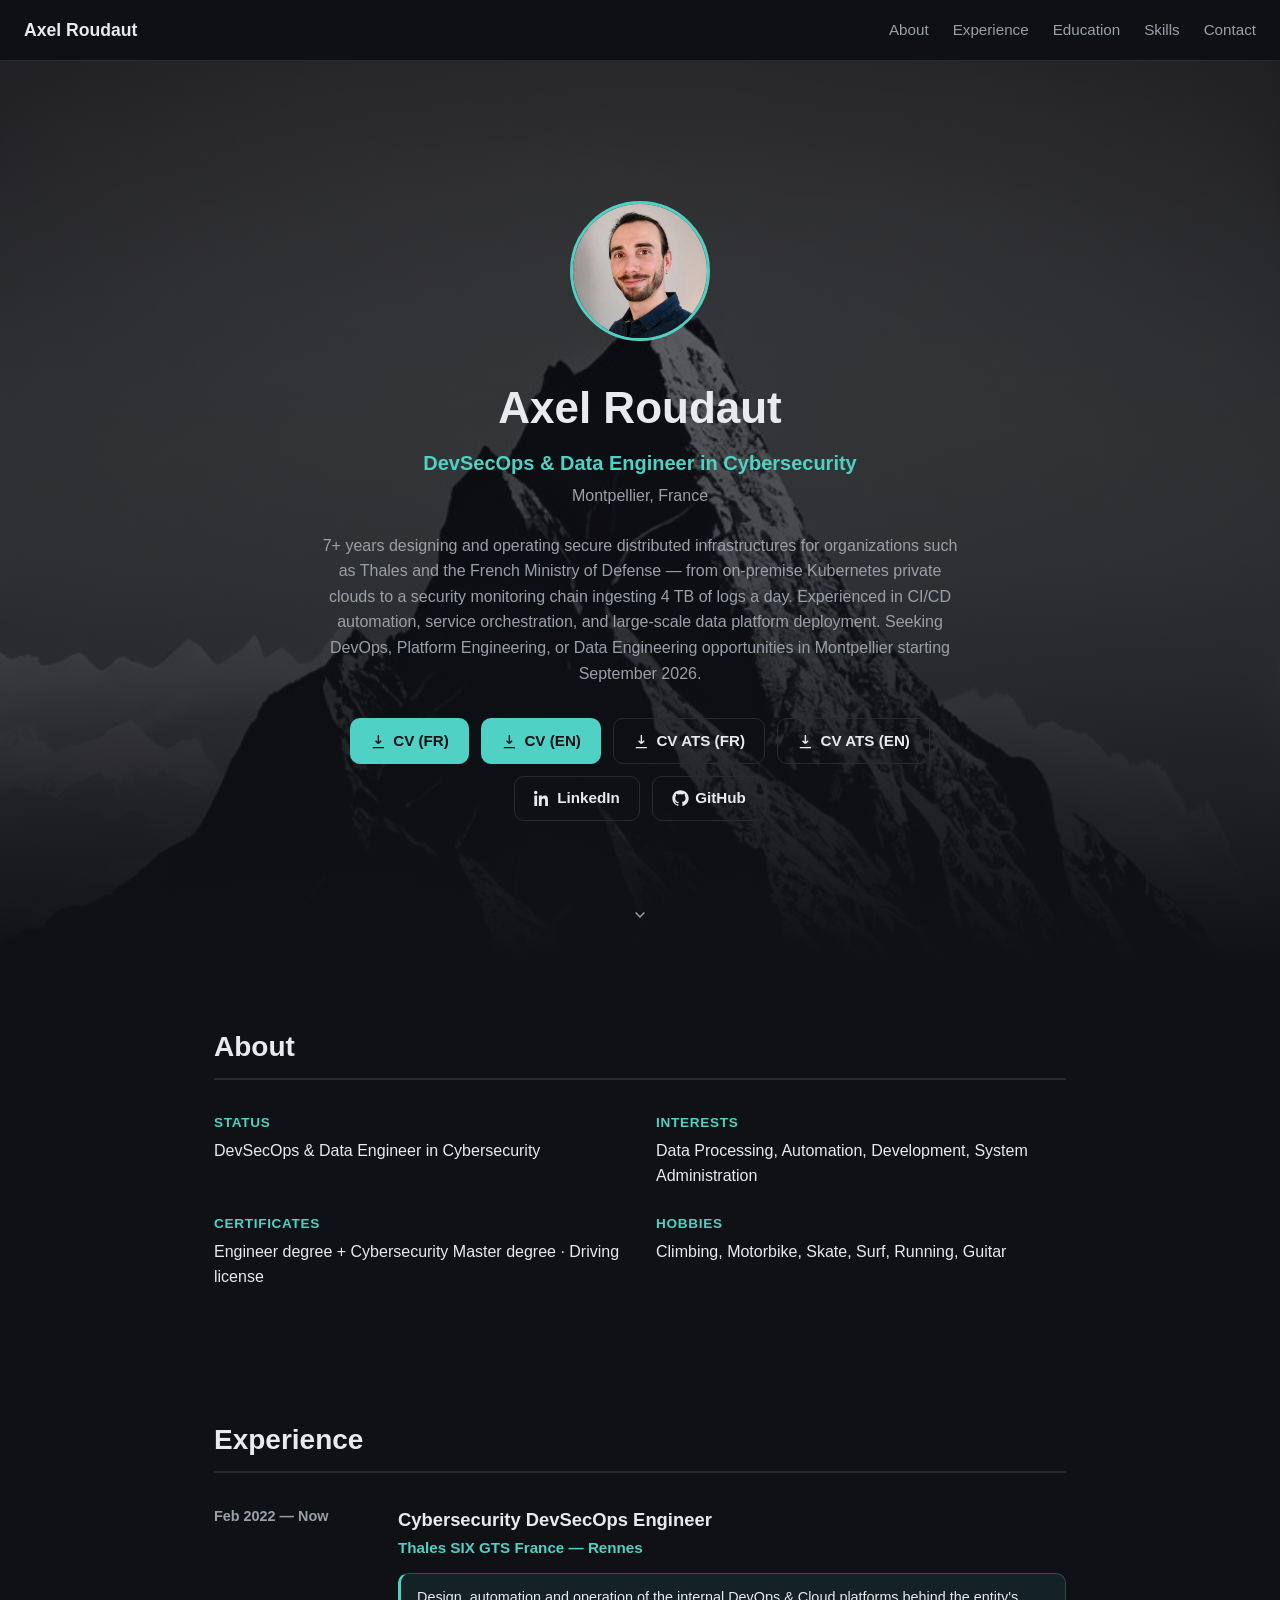
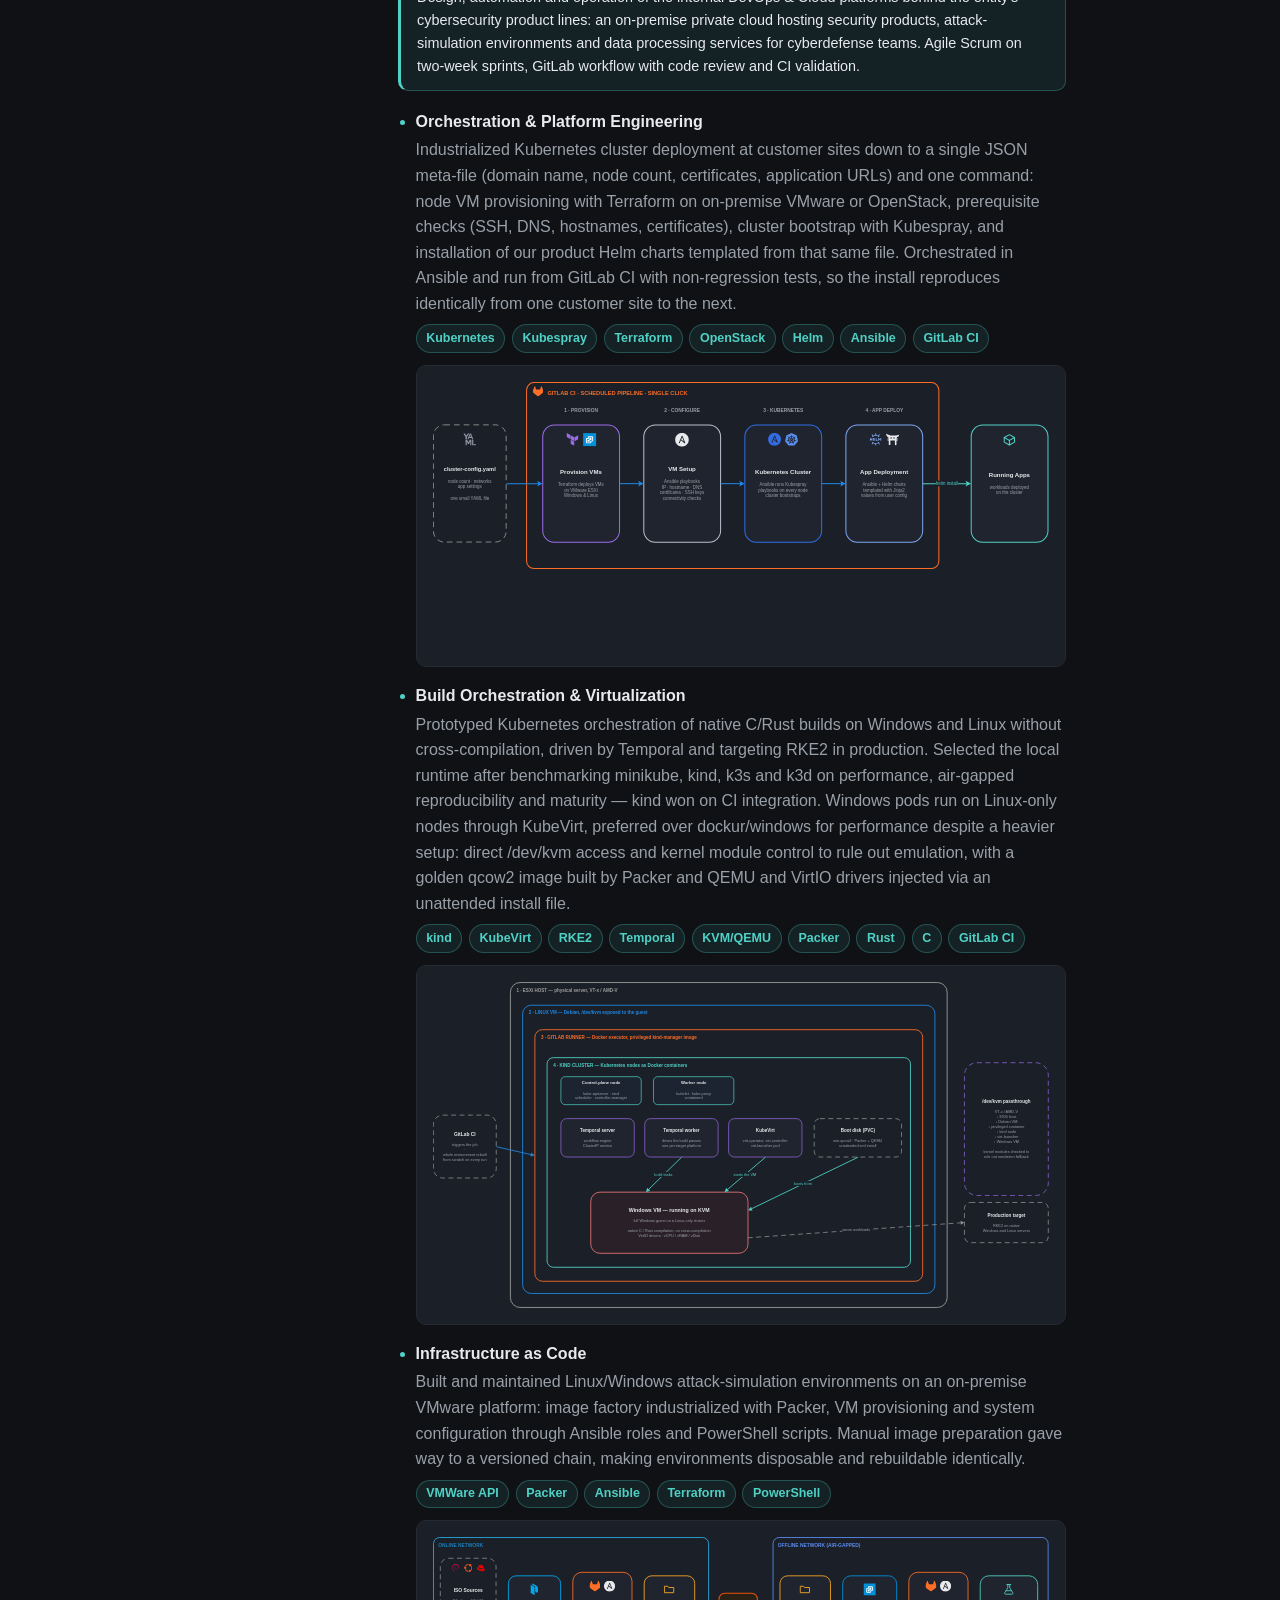
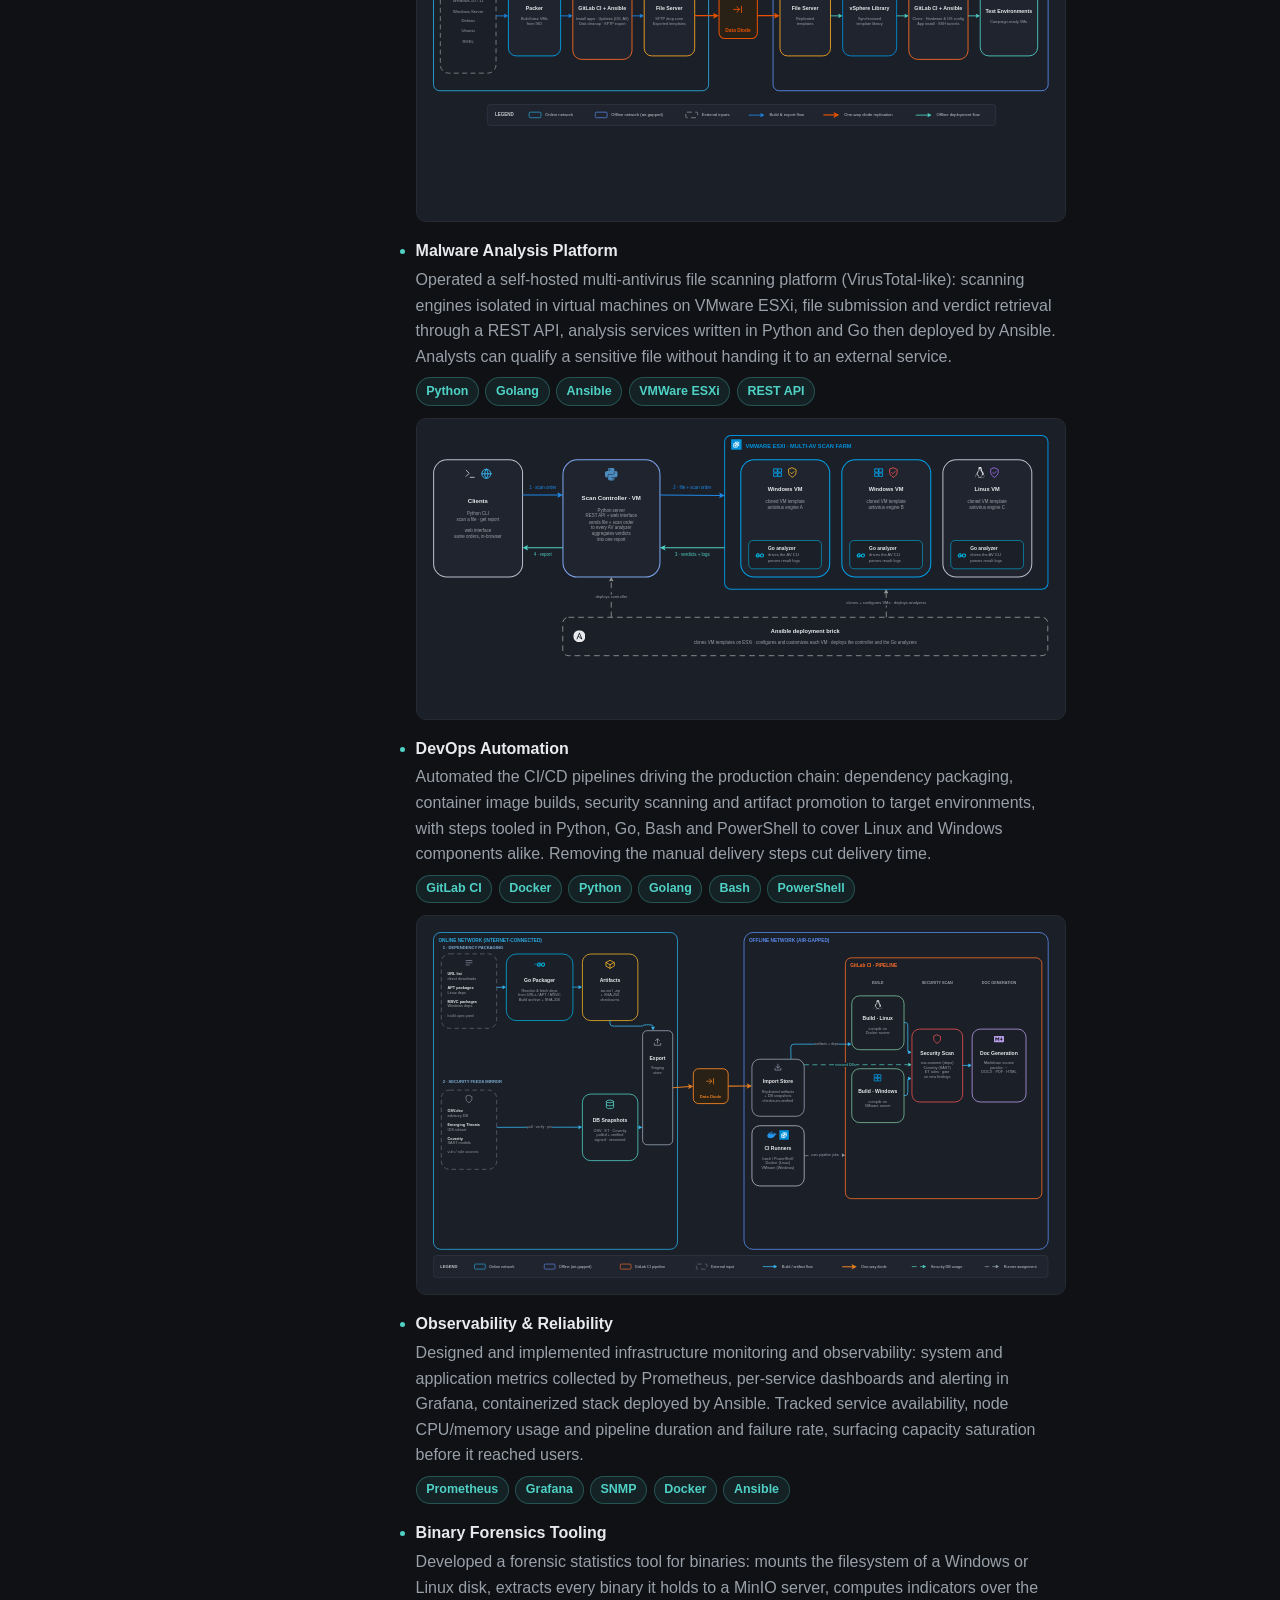
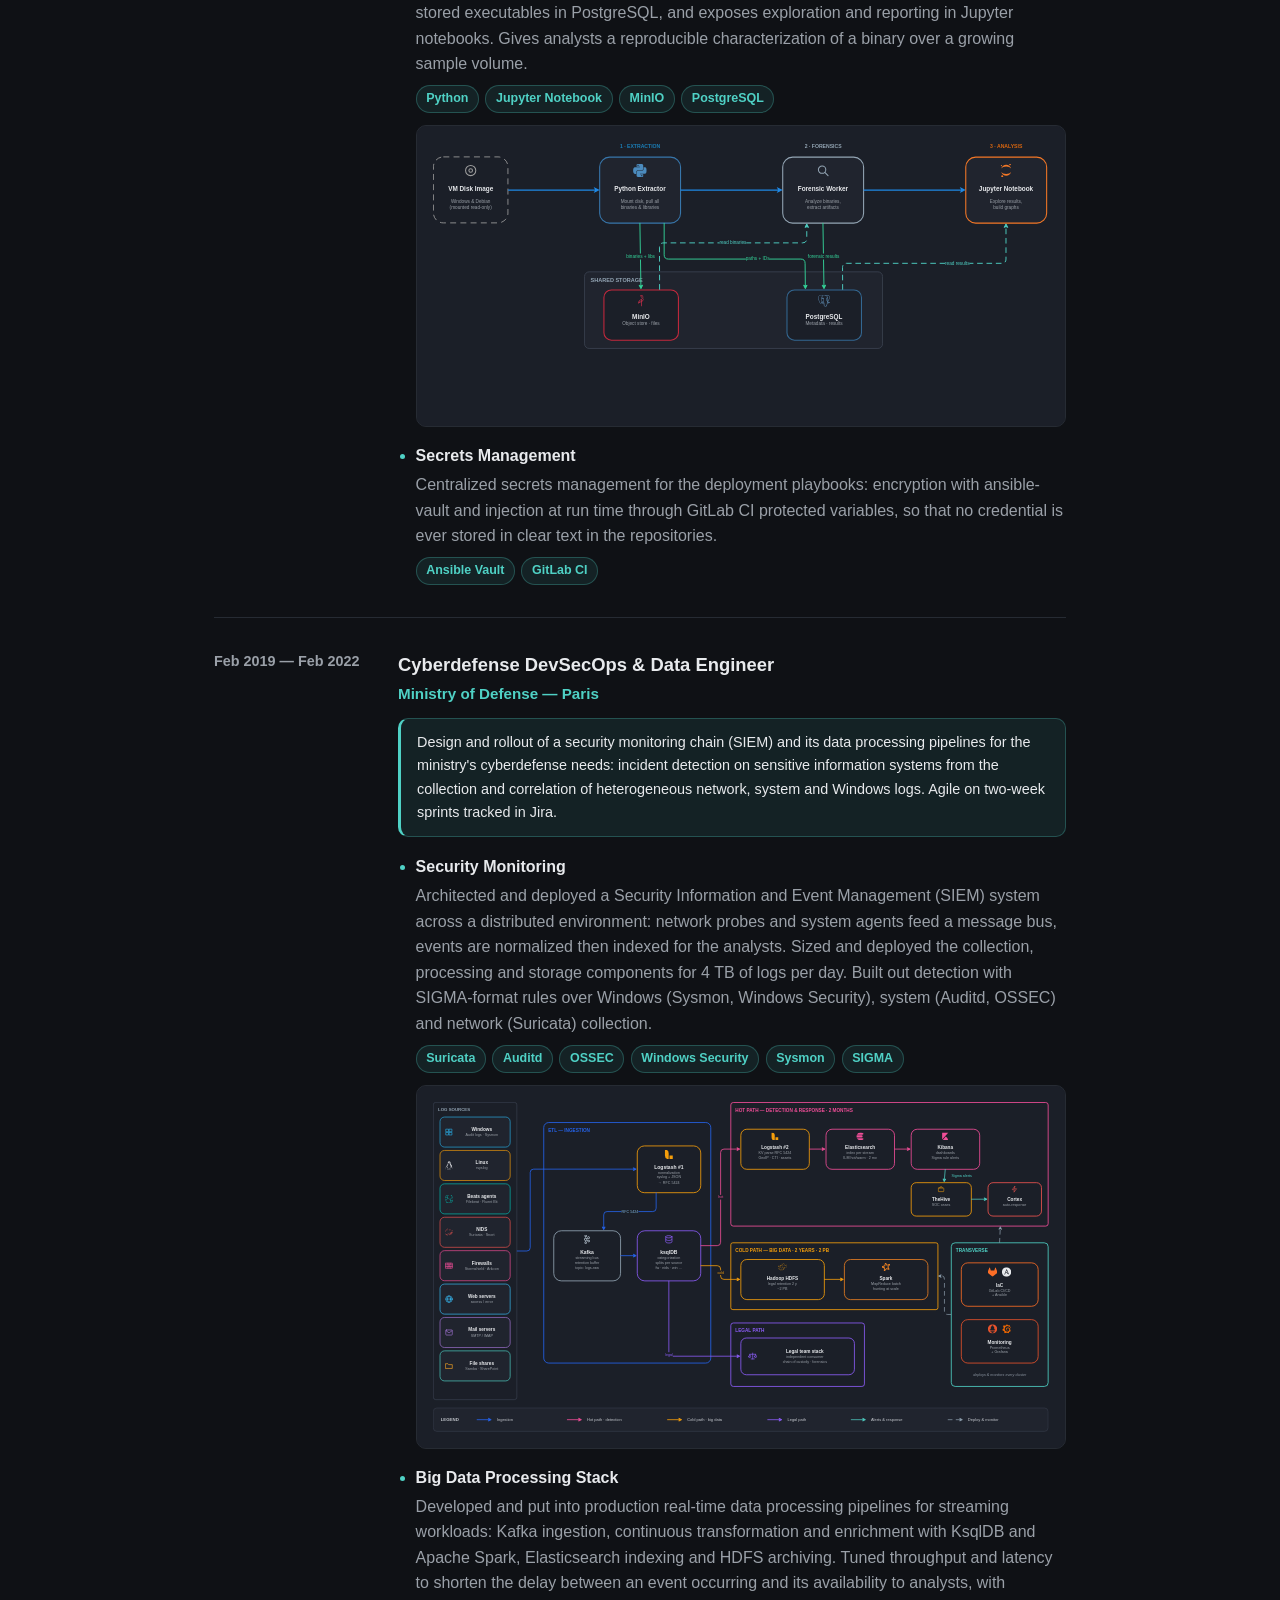
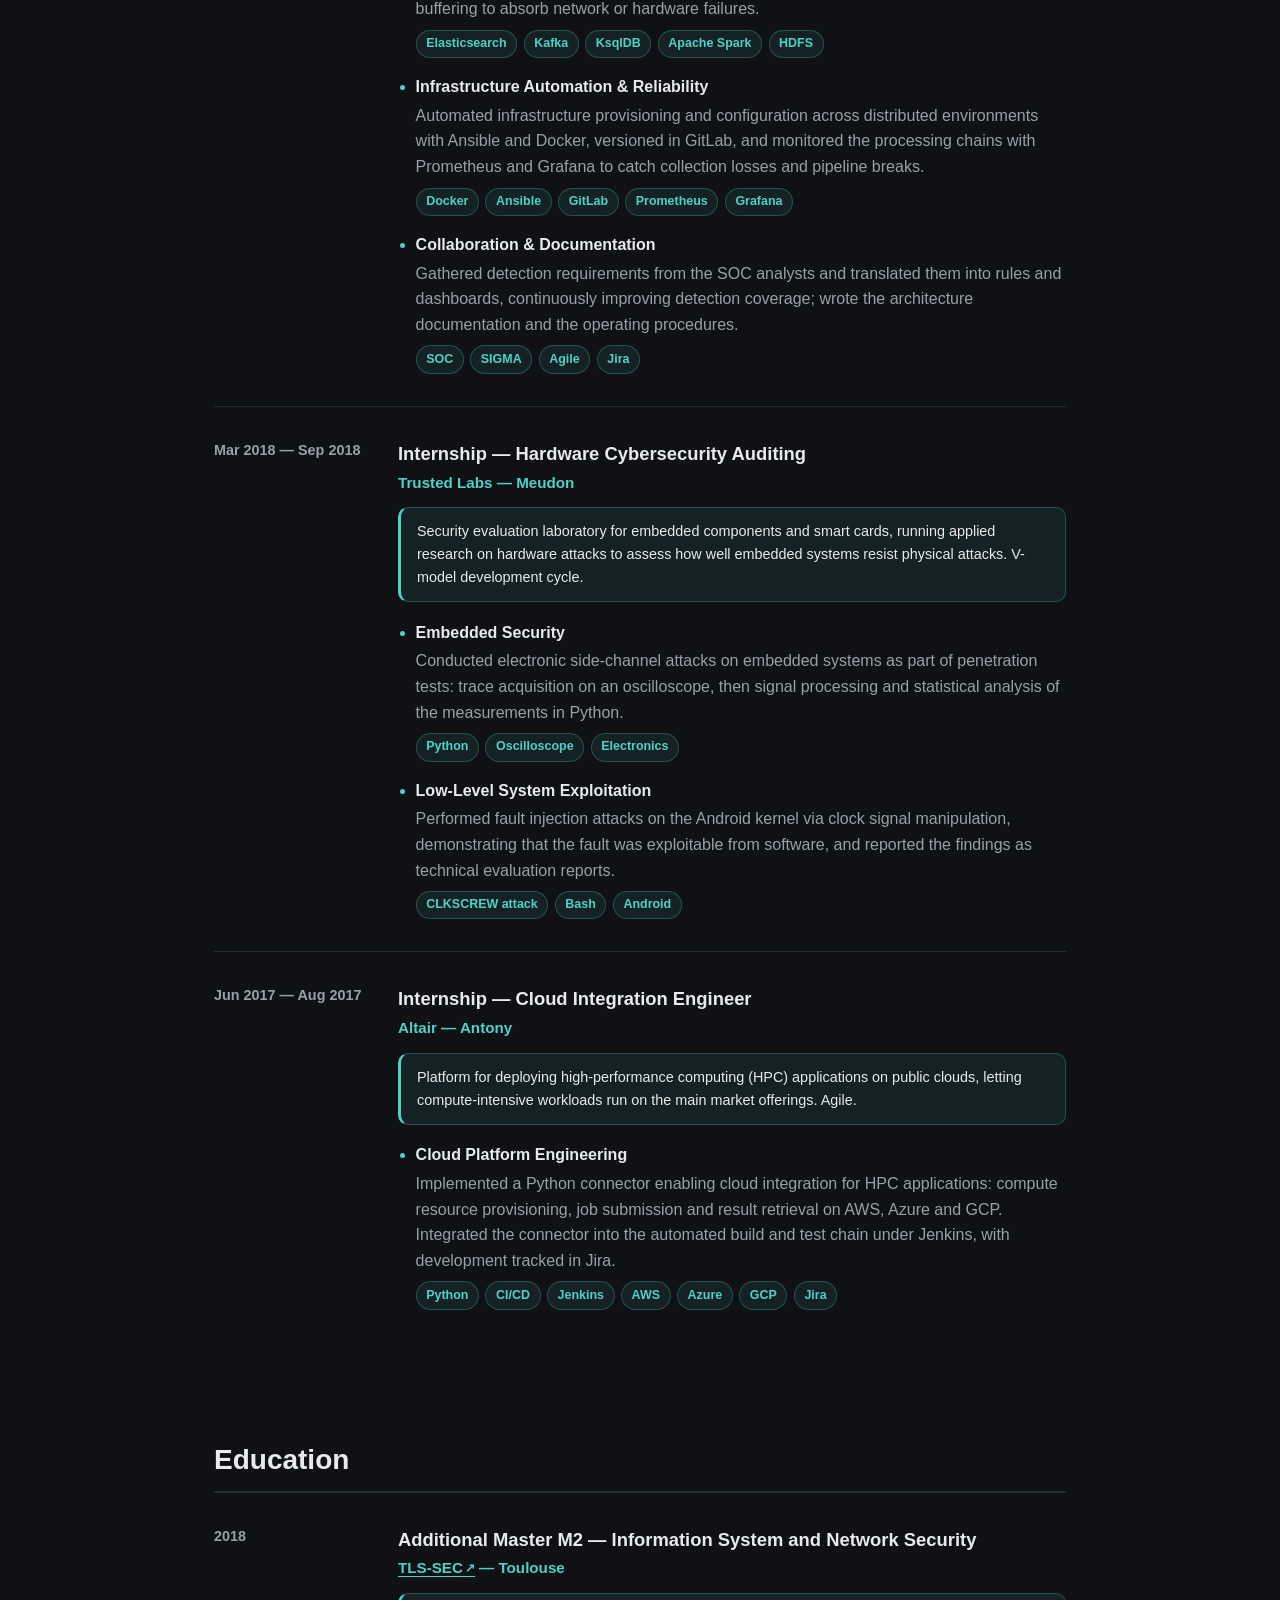
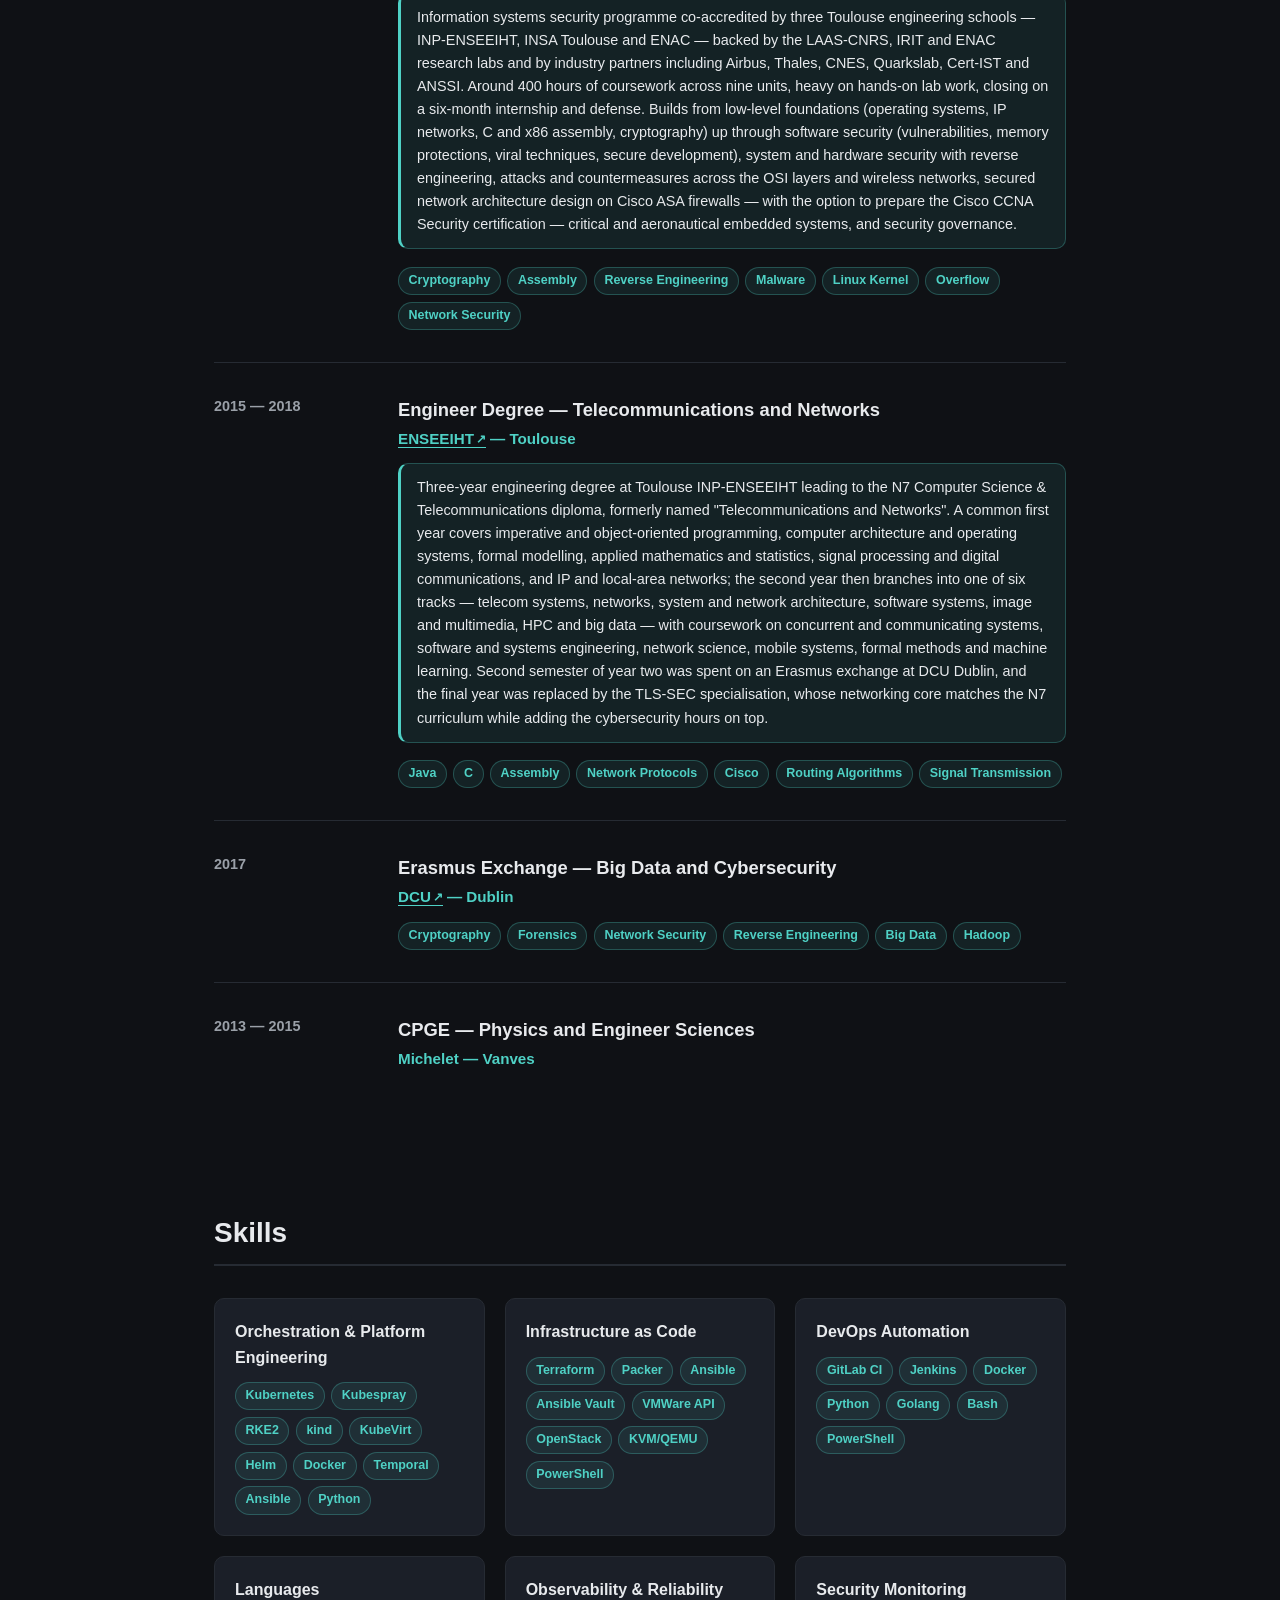
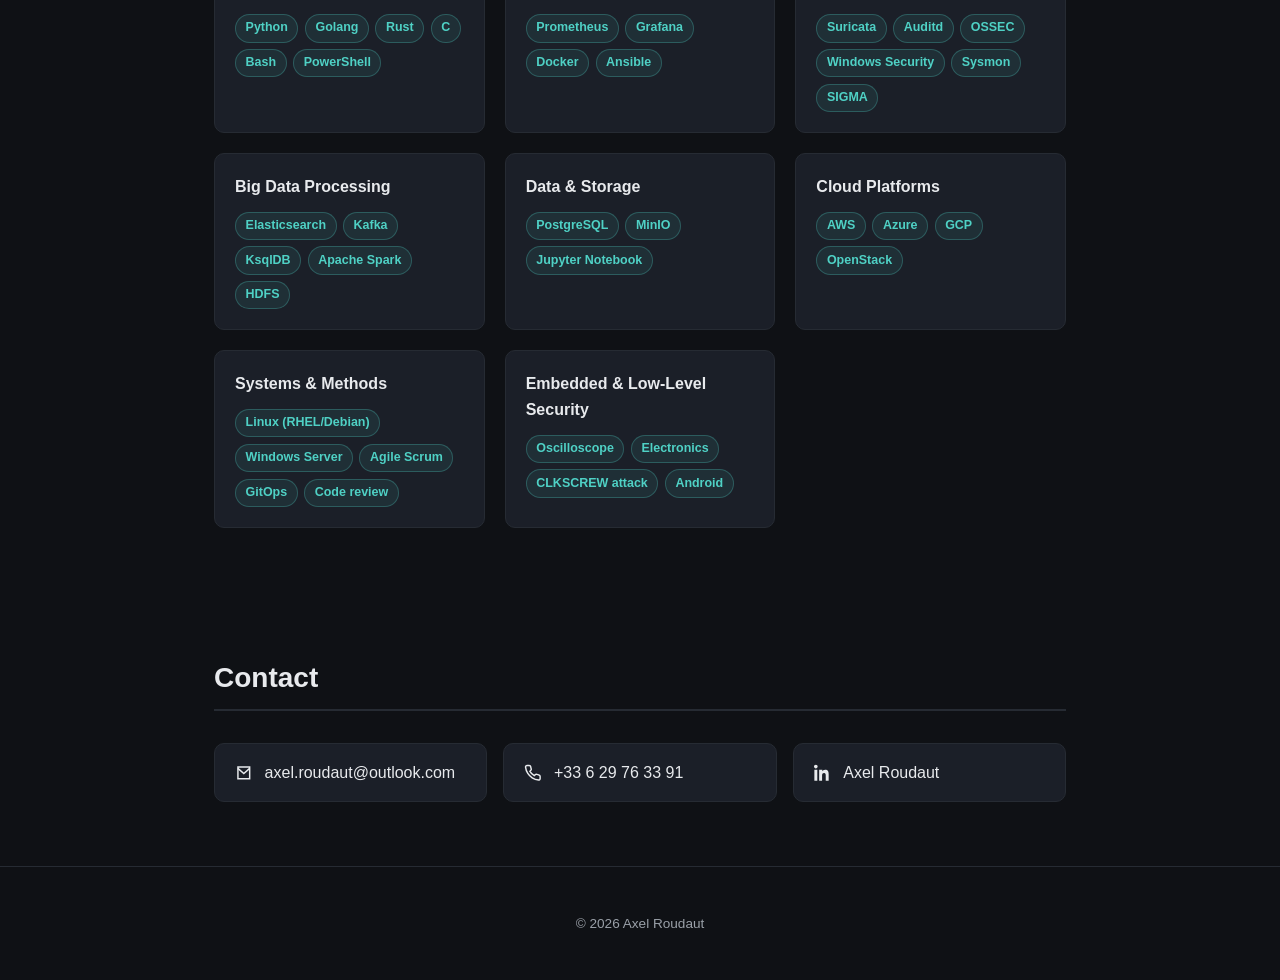
==== commit 7a3c6f9e: "feat: add info about education" ====
--- a/index.html
+++ b/index.html
@@ -359,7 +359,20 @@
 					<div class="entry__date">2018</div>
 					<div class="entry__body">
 						<h3 class="entry__title">Additional Master M2 — Information System and Network Security</h3>
-						<div class="entry__org">TLS-SEC — Toulouse</div>
+						<div class="entry__org"><a href="https://tls-sec.github.io/" target="_blank" rel="noopener">TLS-SEC</a> — Toulouse</div>
+						<p class="entry__context">
+							Information systems security programme co-accredited by three Toulouse engineering schools
+							— INP-ENSEEIHT, INSA Toulouse and ENAC — backed by the LAAS-CNRS, IRIT and ENAC research
+							labs and by industry partners including Airbus, Thales, CNES, Quarkslab, Cert-IST and ANSSI.
+							Around 400 hours of coursework across nine units, heavy on hands-on lab work, closing on a
+							six-month internship and defense. Builds from low-level foundations (operating systems, IP
+							networks, C and x86 assembly, cryptography) up through software security (vulnerabilities,
+							memory protections, viral techniques, secure development), system and hardware security with
+							reverse engineering, attacks and countermeasures across the OSI layers and wireless networks,
+							secured network architecture design on Cisco ASA firewalls — with the option to prepare the
+							Cisco CCNA Security certification — critical and aeronautical embedded systems, and security
+							governance.
+						</p>
 						<div class="tags">
 							<span class="tag">Cryptography</span><span class="tag">Assembly</span><span class="tag">Reverse Engineering</span><span class="tag">Malware</span><span class="tag">Linux Kernel</span><span class="tag">Overflow</span><span class="tag">Network Security</span>
 						</div>
@@ -370,7 +383,20 @@
 					<div class="entry__date">2015 — 2018</div>
 					<div class="entry__body">
 						<h3 class="entry__title">Engineer Degree — Telecommunications and Networks</h3>
-						<div class="entry__org">ENSEEIHT — Toulouse</div>
+						<div class="entry__org"><a href="https://www.enseeiht.fr/fr/formation/formation-ingenieur/departement-sn.html" target="_blank" rel="noopener">ENSEEIHT</a> — Toulouse</div>
+						<p class="entry__context">
+							Three-year engineering degree at Toulouse INP-ENSEEIHT leading to the N7 Computer Science
+							&amp; Telecommunications diploma, formerly named "Telecommunications and Networks". A common
+							first year covers imperative and object-oriented programming, computer architecture and
+							operating systems, formal modelling, applied mathematics and statistics, signal processing
+							and digital communications, and IP and local-area networks; the second year then branches
+							into one of six tracks — telecom systems, networks, system and network architecture, software
+							systems, image and multimedia, HPC and big data — with coursework on concurrent and
+							communicating systems, software and systems engineering, network science, mobile systems,
+							formal methods and machine learning. Second semester of year two was spent on an Erasmus
+							exchange at DCU Dublin, and the final year was replaced by the TLS-SEC specialisation, whose
+							networking core matches the N7 curriculum while adding the cybersecurity hours on top.
+						</p>
 						<div class="tags">
 							<span class="tag">Java</span><span class="tag">C</span><span class="tag">Assembly</span><span class="tag">Network Protocols</span><span class="tag">Cisco</span><span class="tag">Routing Algorithms</span><span class="tag">Signal Transmission</span>
 						</div>
@@ -381,7 +407,7 @@
 					<div class="entry__date">2017</div>
 					<div class="entry__body">
 						<h3 class="entry__title">Erasmus Exchange — Big Data and Cybersecurity</h3>
-						<div class="entry__org">DCU — Dublin</div>
+						<div class="entry__org"><a href="https://www.dcu.ie/" target="_blank" rel="noopener">DCU</a> — Dublin</div>
 						<div class="tags">
 							<span class="tag">Cryptography</span><span class="tag">Forensics</span><span class="tag">Network Security</span><span class="tag">Reverse Engineering</span><span class="tag">Big Data</span><span class="tag">Hadoop</span>
 						</div>
--- a/css/style.css
+++ b/css/style.css
@@ -282,6 +282,24 @@
 	font-size: 0.95rem;
 }
 
+.entry__org a {
+	color: inherit;
+	border-bottom: 1px solid var(--accent);
+	transition: color 0.15s ease, border-color 0.15s ease;
+}
+
+.entry__org a::after {
+	content: "\2197";
+	font-size: 0.8em;
+	margin-left: 0.15em;
+	vertical-align: 0.1em;
+}
+
+.entry__org a:hover {
+	color: #fff;
+	border-bottom-color: #fff;
+}
+
 .entry__context {
 	color: var(--fg);
 	font-size: 0.9rem;
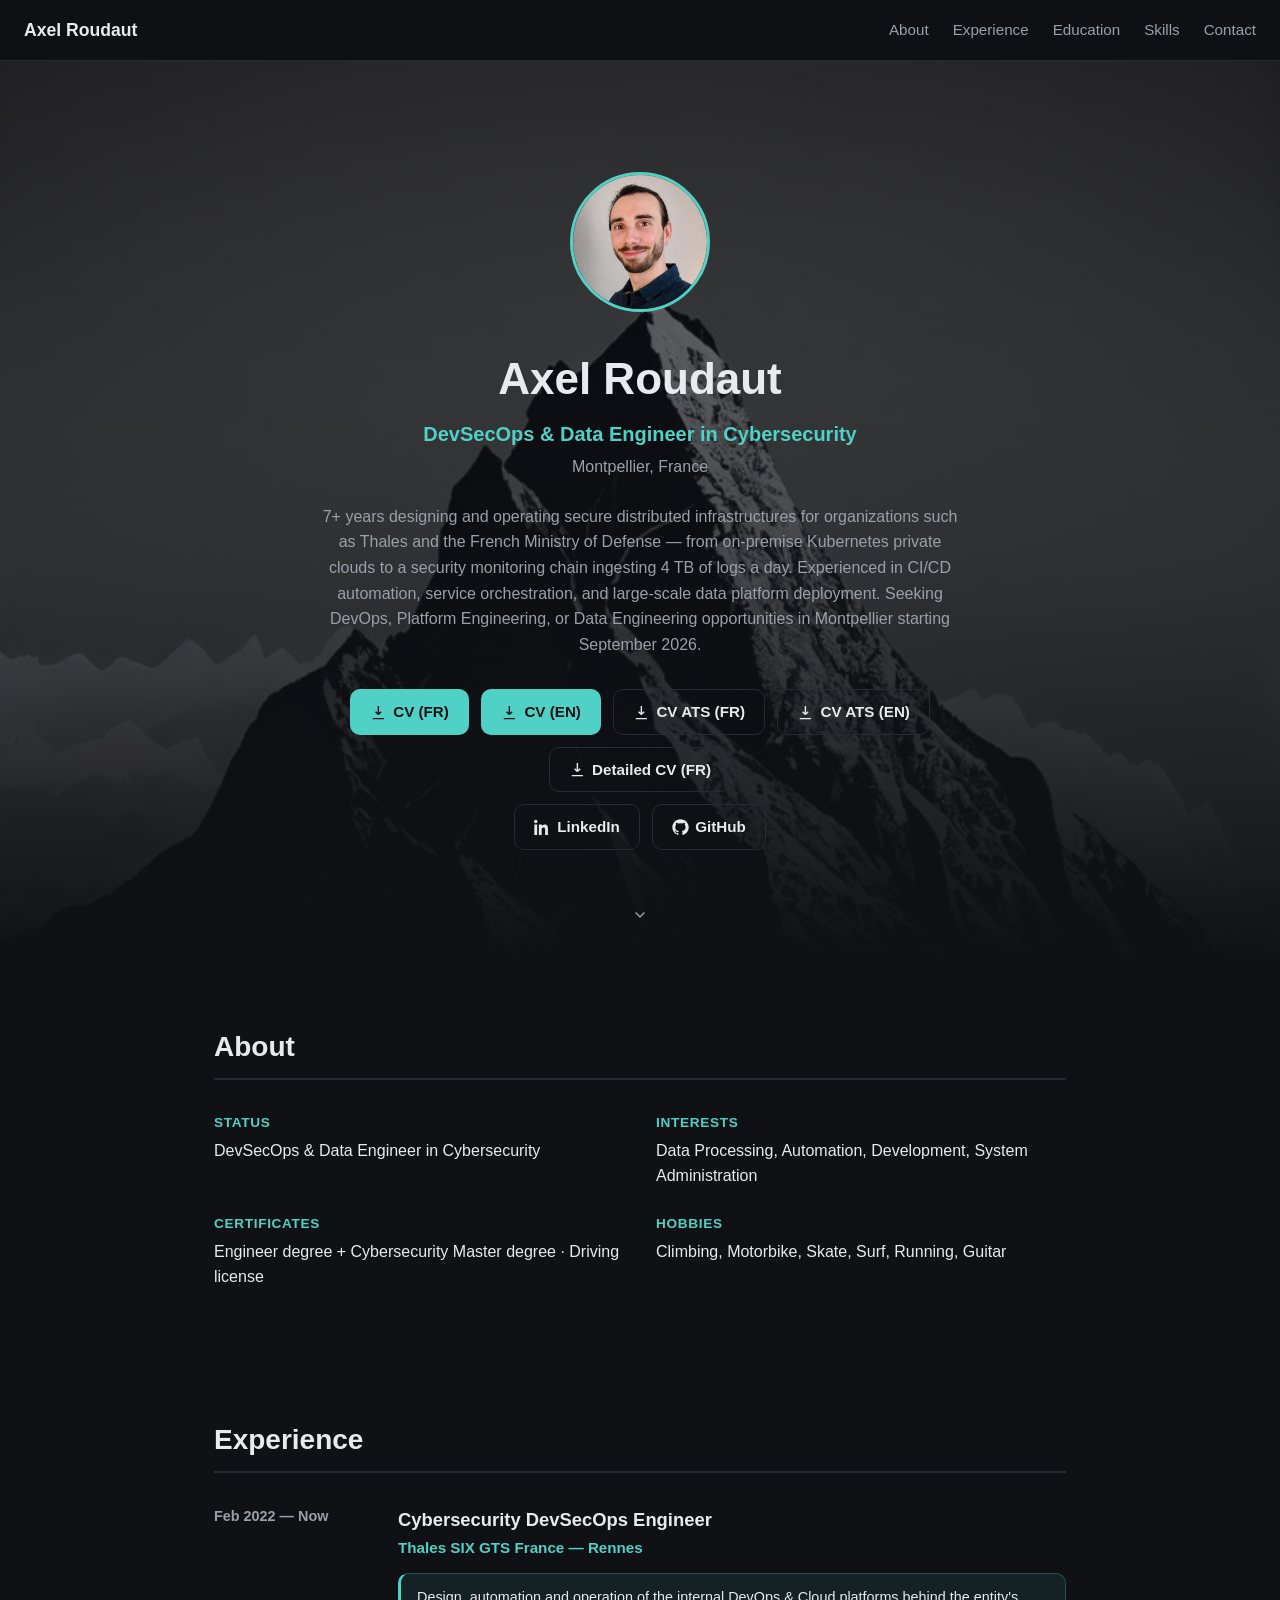
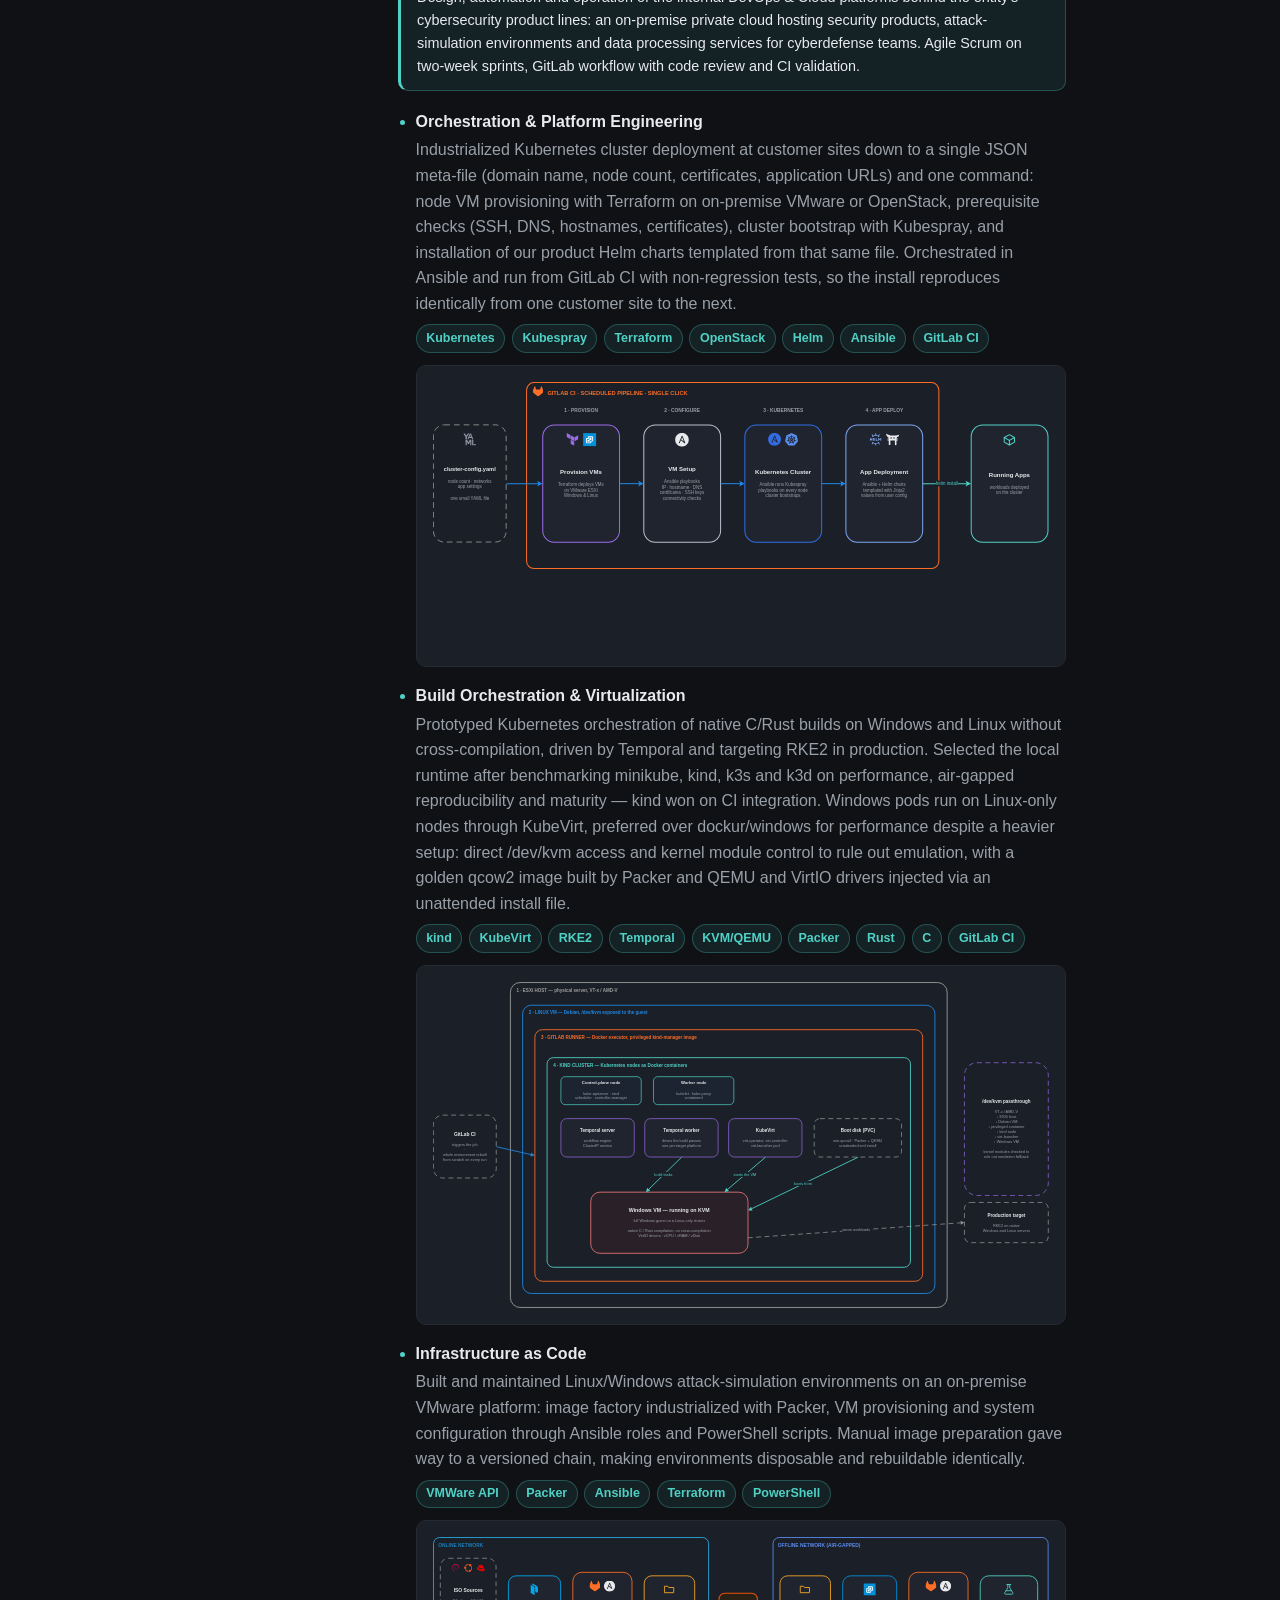
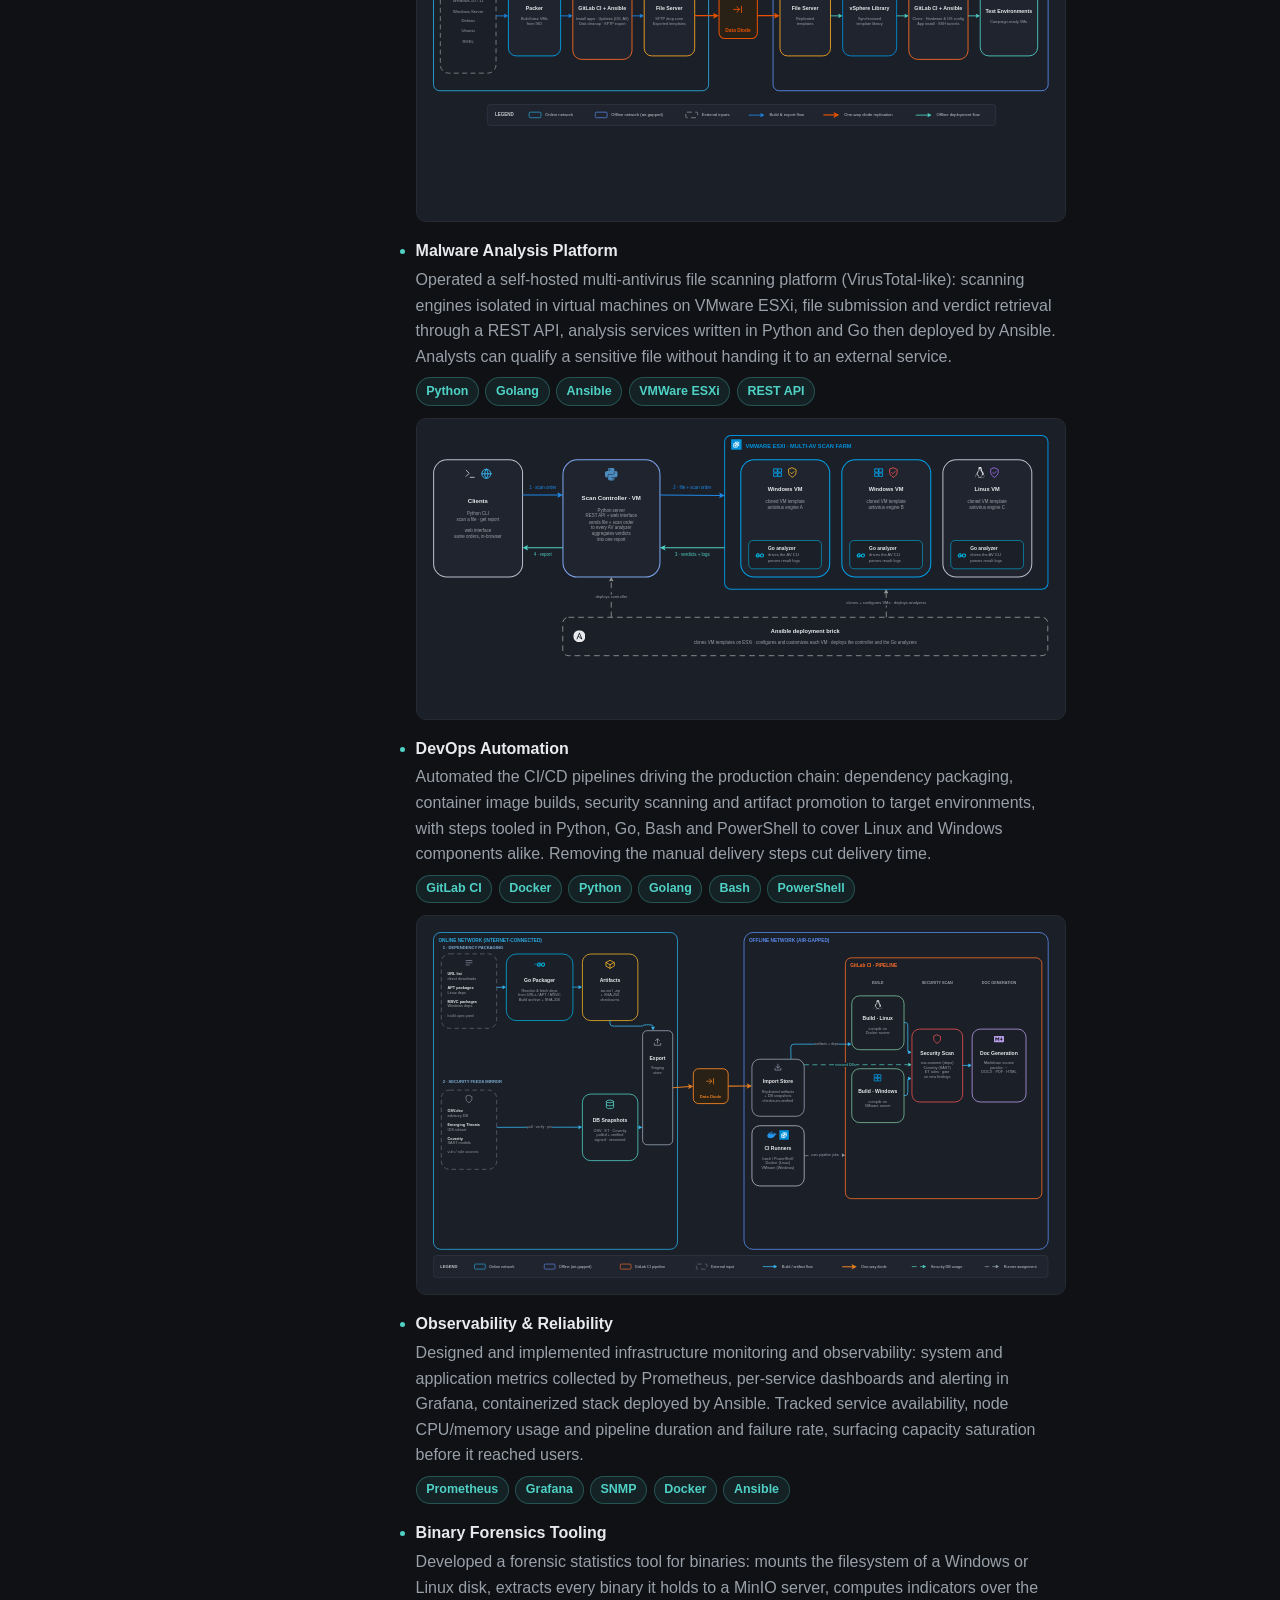
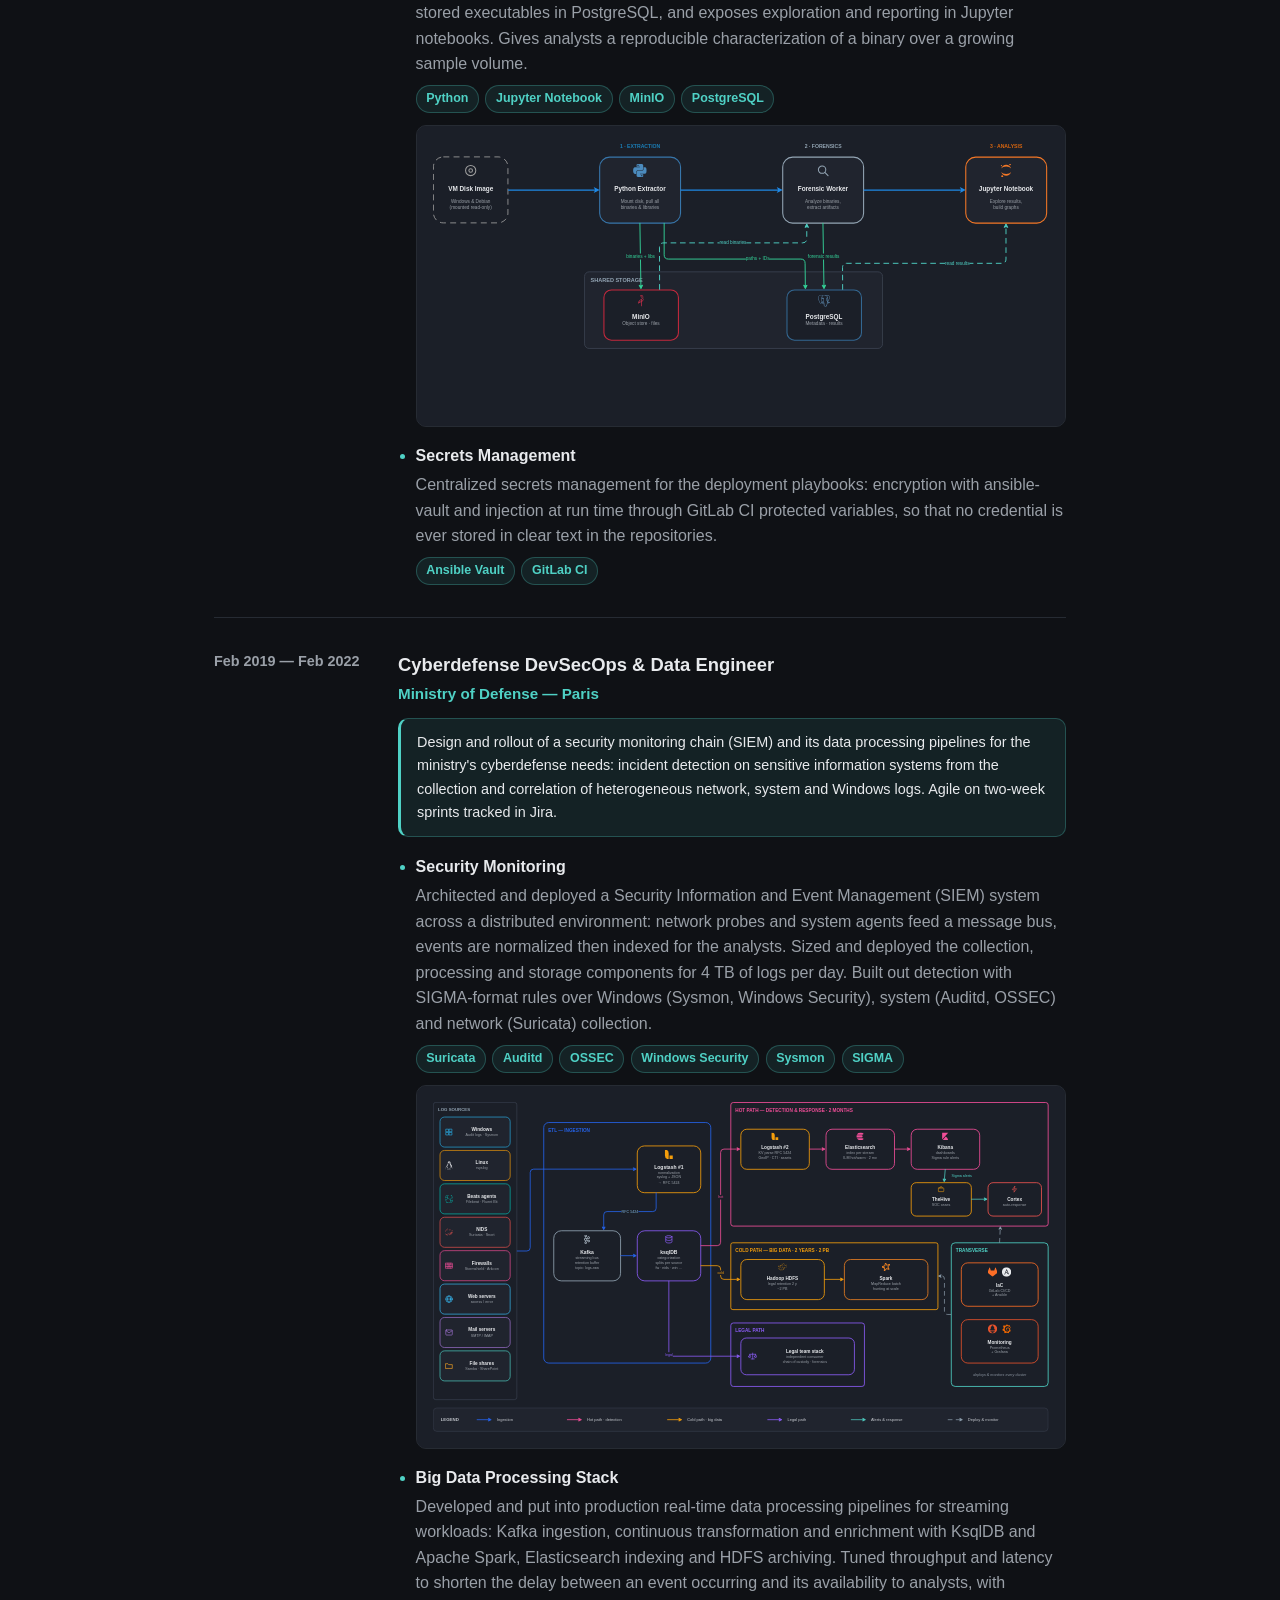
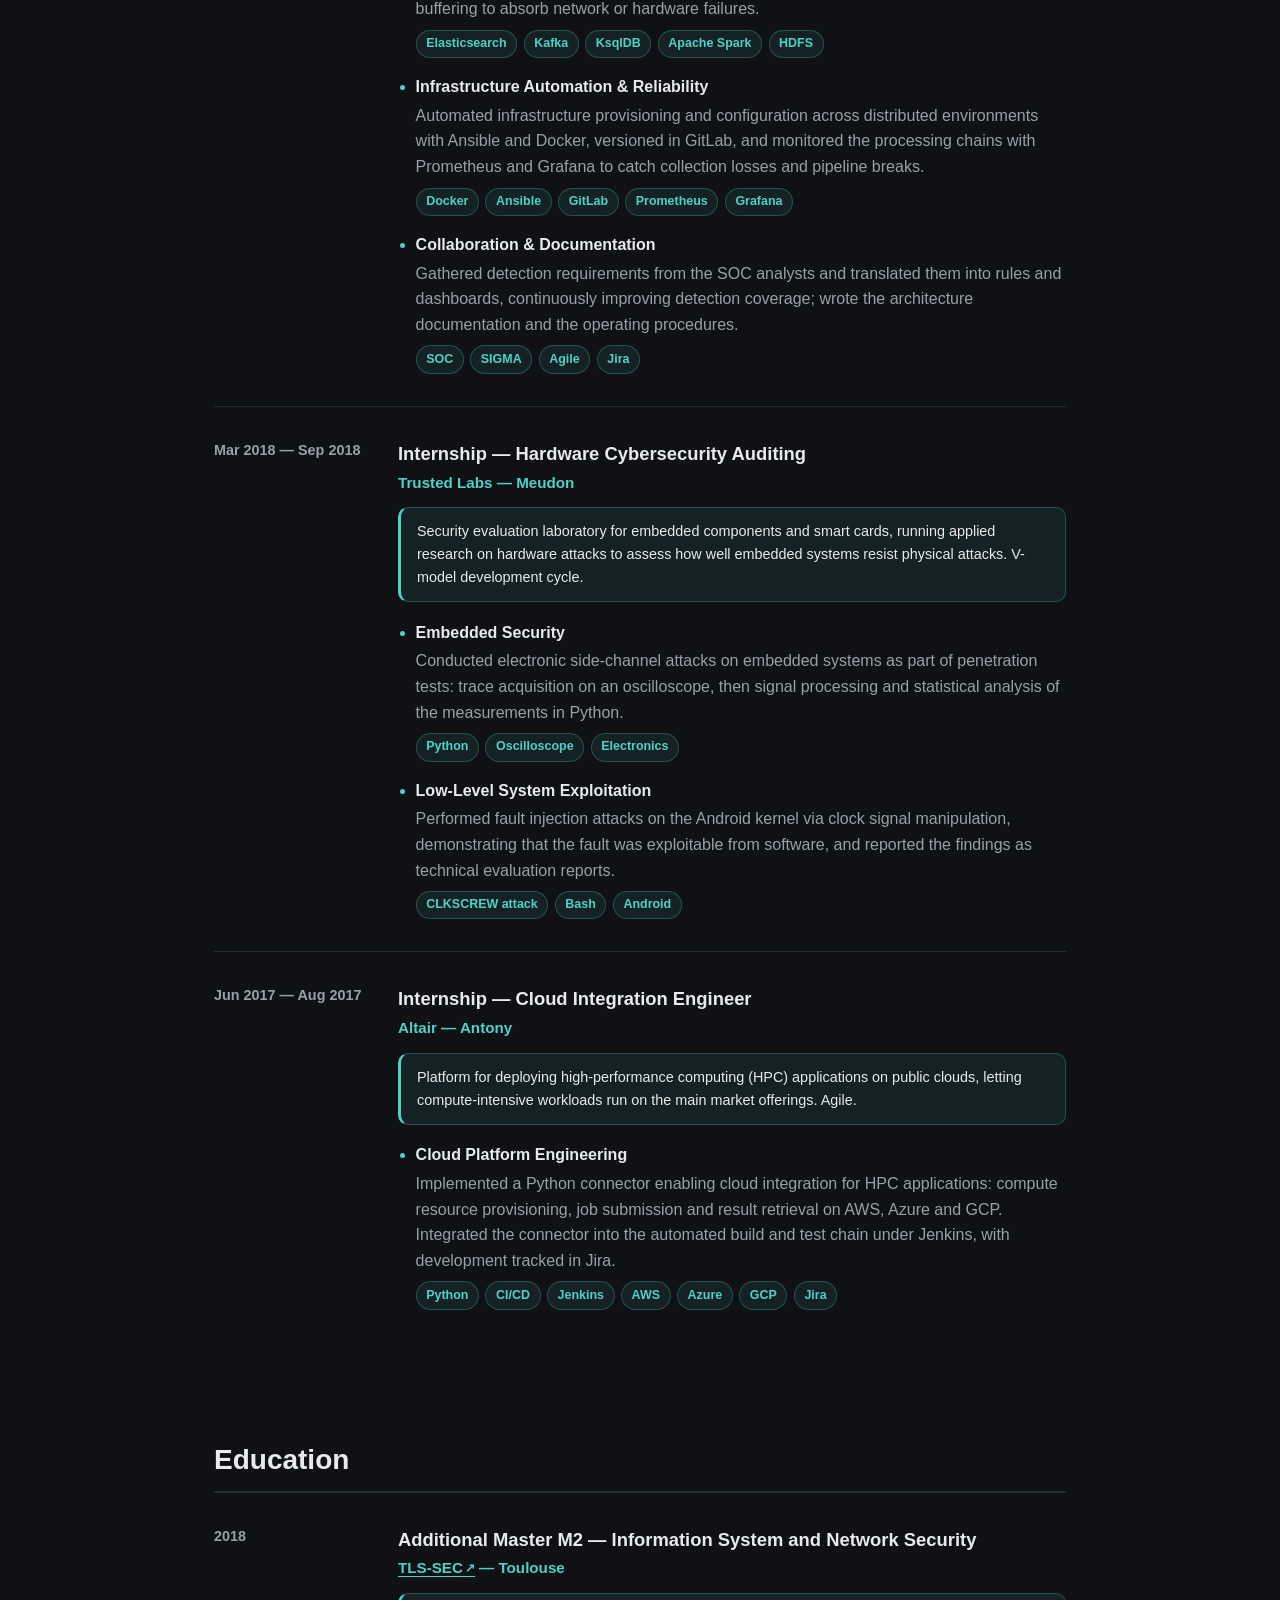
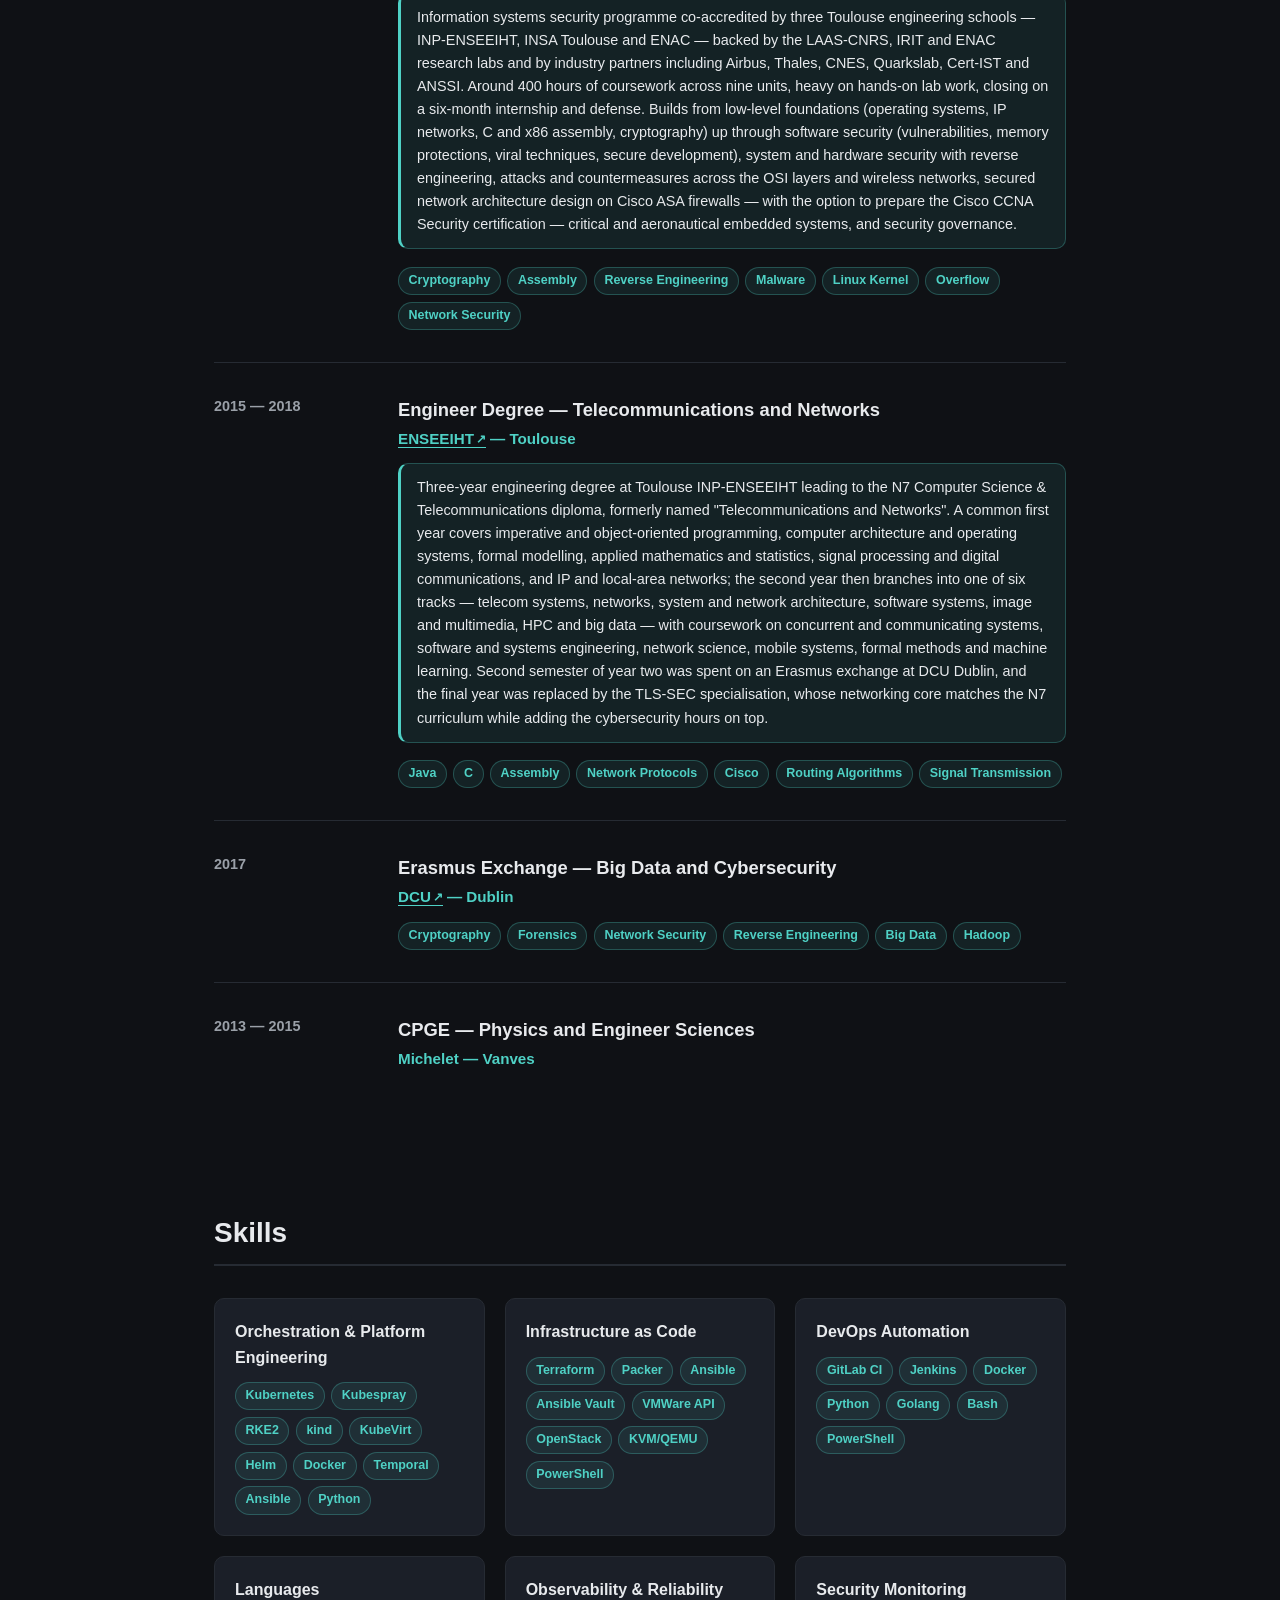
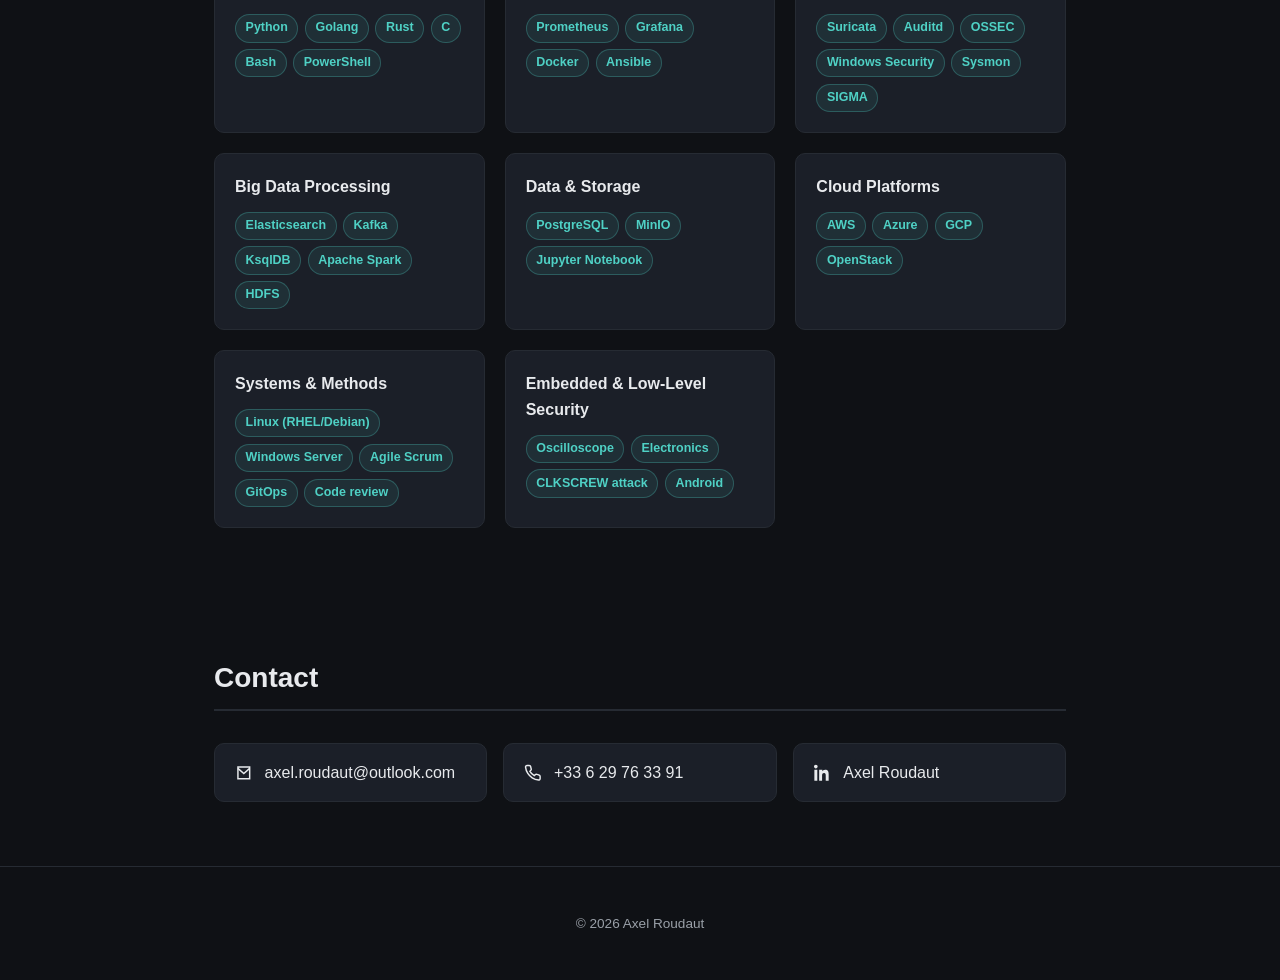
==== commit 0e28b879: "refactor: change file tree for diagrams + add detailed CV" ====
--- a/index.html
+++ b/index.html
@@ -58,6 +58,10 @@
 							<svg class="icon" viewBox="0 0 24 24" fill="none" stroke="currentColor" stroke-width="2"><path d="M12 3v12m0 0l-4-4m4 4l4-4M4 21h16"/></svg>
 							CV ATS (EN)
 						</a>
+						<a class="btn btn--ghost" href="latex/Dossier_Competences/ROUDAUT_Axel_Dossier_Competences_FR.pdf" title="Detailed CV: full project write-ups and architecture diagrams, French" download>
+							<svg class="icon" viewBox="0 0 24 24" fill="none" stroke="currentColor" stroke-width="2"><path d="M12 3v12m0 0l-4-4m4 4l4-4M4 21h16"/></svg>
+							Detailed CV (FR)
+						</a>
 					</div>
 					<div class="hero__actions-row">
 						<a class="btn btn--ghost" href="https://www.linkedin.com/in/axel-roudaut-devops/" target="_blank" rel="noopener">
@@ -130,7 +134,7 @@
 									<span class="tag">Kubernetes</span><span class="tag">Kubespray</span><span class="tag">Terraform</span><span class="tag">OpenStack</span><span class="tag">Helm</span><span class="tag">Ansible</span><span class="tag">GitLab CI</span>
 								</div>
 								<figure class="diagram" style="max-width: 1620px;">
-									<iframe src="images/k8s-platform-pipeline.html" title="Kubernetes platform automation pipeline diagram" loading="lazy"></iframe>
+									<iframe src="diagrams/html/k8s-platform-pipeline.html" title="Kubernetes platform automation pipeline diagram" loading="lazy"></iframe>
 								</figure>
 							</li>
 							<li>
@@ -147,7 +151,7 @@
 									<span class="tag">kind</span><span class="tag">KubeVirt</span><span class="tag">RKE2</span><span class="tag">Temporal</span><span class="tag">KVM/QEMU</span><span class="tag">Packer</span><span class="tag">Rust</span><span class="tag">C</span><span class="tag">GitLab CI</span>
 								</div>
 								<figure class="diagram" style="max-width: 1820px;">
-									<iframe src="images/k8s-windows-build-poc.html" title="Windows build orchestration proof of concept diagram" loading="lazy"></iframe>
+									<iframe src="diagrams/html/k8s-windows-build-poc.html" title="Windows build orchestration proof of concept diagram" loading="lazy"></iframe>
 								</figure>
 							</li>
 							<li>
@@ -161,7 +165,7 @@
 									<span class="tag">VMWare API</span><span class="tag">Packer</span><span class="tag">Ansible</span><span class="tag">Terraform</span><span class="tag">PowerShell</span>
 								</div>
 								<figure class="diagram" style="max-width: 1990px;">
-									<iframe src="images/vm-template-pipeline.html" title="VM template pipeline diagram" loading="lazy"></iframe>
+									<iframe src="diagrams/html/vm-template-pipeline.html" title="VM template pipeline diagram" loading="lazy"></iframe>
 								</figure>
 							</li>
 							<li>
@@ -175,7 +179,7 @@
 									<span class="tag">Python</span><span class="tag">Golang</span><span class="tag">Ansible</span><span class="tag">VMWare ESXi</span><span class="tag">REST API</span>
 								</div>
 								<figure class="diagram" style="max-width: 1620px;">
-									<iframe src="images/multiav-scan-platform.html" title="Multi-antivirus scanning platform architecture diagram" loading="lazy"></iframe>
+									<iframe src="diagrams/html/multiav-scan-platform.html" title="Multi-antivirus scanning platform architecture diagram" loading="lazy"></iframe>
 								</figure>
 							</li>
 							<li>
@@ -188,7 +192,7 @@
 									<span class="tag">GitLab CI</span><span class="tag">Docker</span><span class="tag">Python</span><span class="tag">Golang</span><span class="tag">Bash</span><span class="tag">PowerShell</span>
 								</div>
 								<figure class="diagram" style="max-width: 2000px;">
-									<iframe src="images/cicd-security-pipeline.html" title="CI/CD dependency packaging and security scanning pipeline diagram" loading="lazy"></iframe>
+									<iframe src="diagrams/html/cicd-security-pipeline.html" title="CI/CD dependency packaging and security scanning pipeline diagram" loading="lazy"></iframe>
 								</figure>
 							</li>
 							<li>
@@ -213,7 +217,7 @@
 									<span class="tag">Python</span><span class="tag">Jupyter Notebook</span><span class="tag">MinIO</span><span class="tag">PostgreSQL</span>
 								</div>
 								<figure class="diagram" style="max-width: 1700px;">
-									<iframe src="images/binary-forensic-pipeline.html" title="Binary forensic pipeline diagram" loading="lazy"></iframe>
+									<iframe src="diagrams/html/binary-forensic-pipeline.html" title="Binary forensic pipeline diagram" loading="lazy"></iframe>
 								</figure>
 							</li>
 							<li>
@@ -253,7 +257,7 @@
 									<span class="tag">Suricata</span><span class="tag">Auditd</span><span class="tag">OSSEC</span><span class="tag">Windows Security</span><span class="tag">Sysmon</span><span class="tag">SIGMA</span>
 								</div>
 								<figure class="diagram" style="max-width: 1900px;">
-									<iframe src="images/siem-architecture.html" title="SIEM architecture diagram" loading="lazy"></iframe>
+									<iframe src="diagrams/html/siem-architecture.html" title="SIEM architecture diagram" loading="lazy"></iframe>
 								</figure>
 							</li>
 							<li>
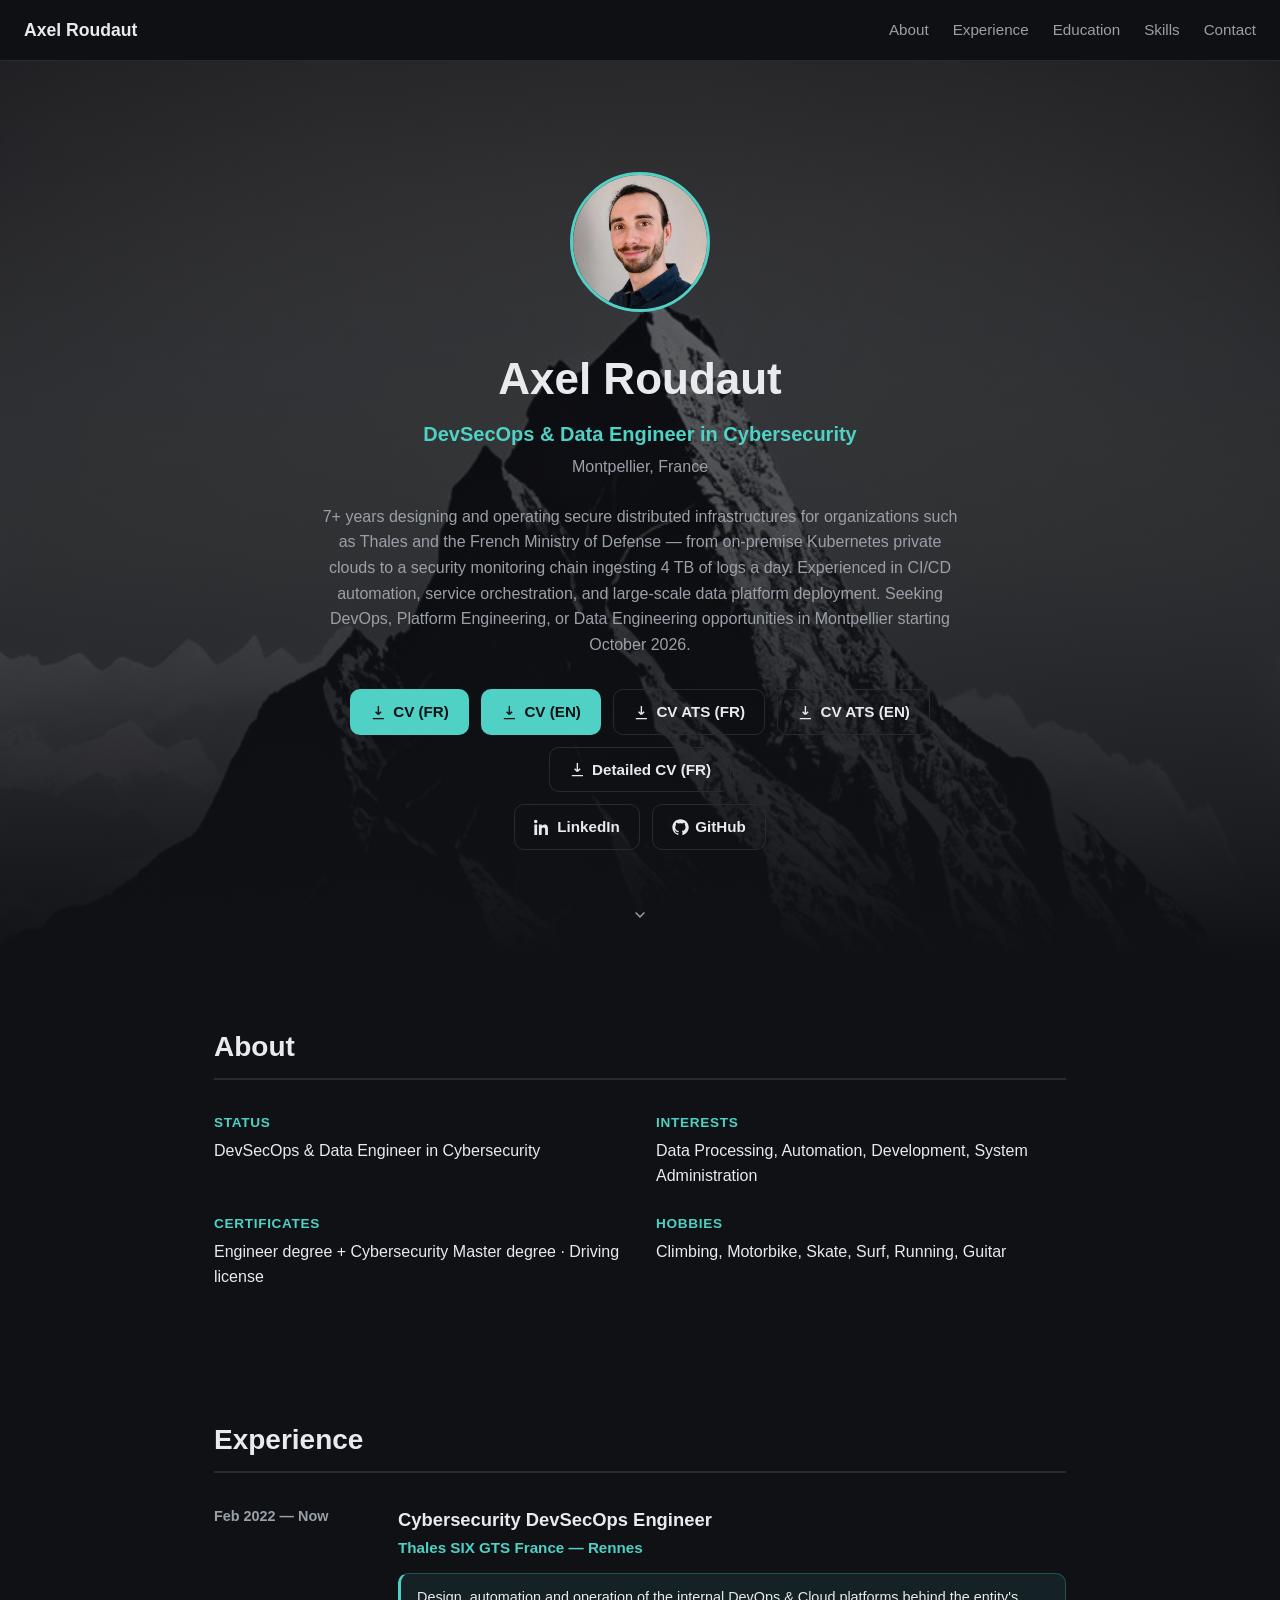
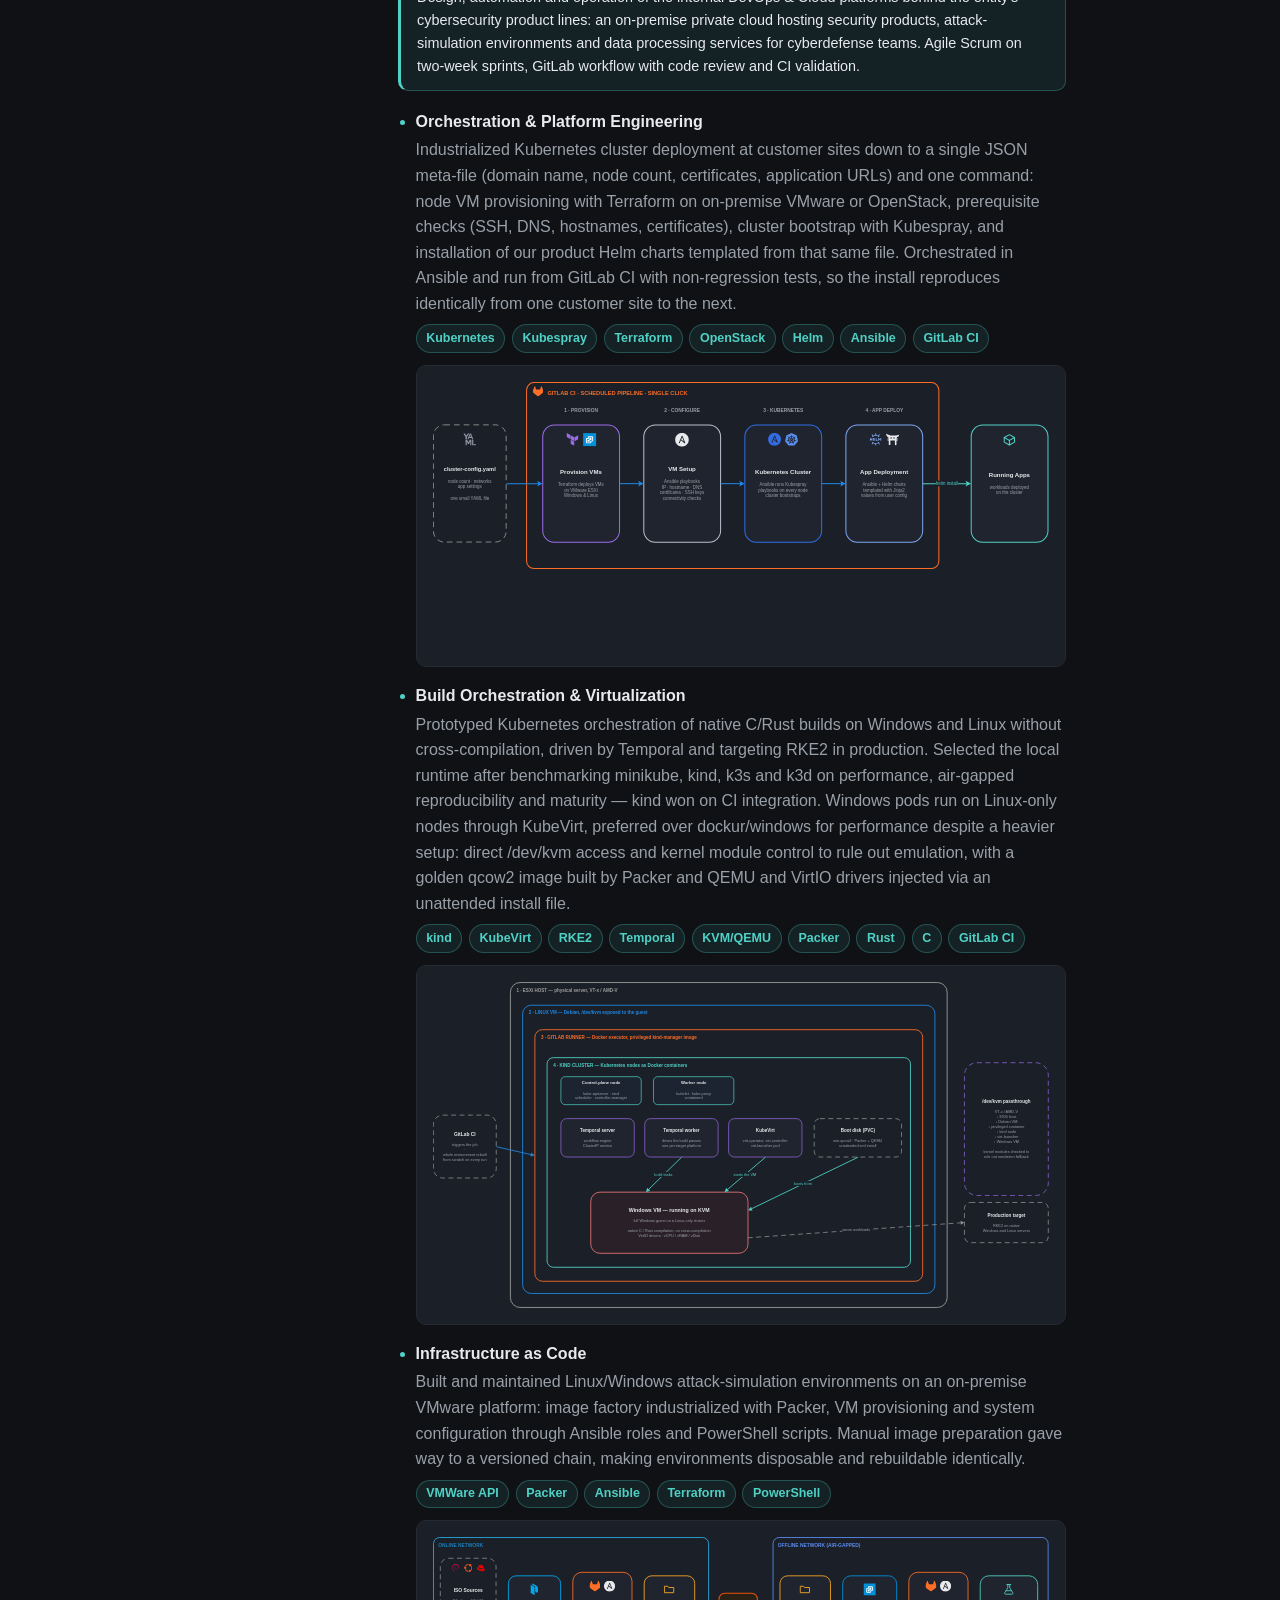
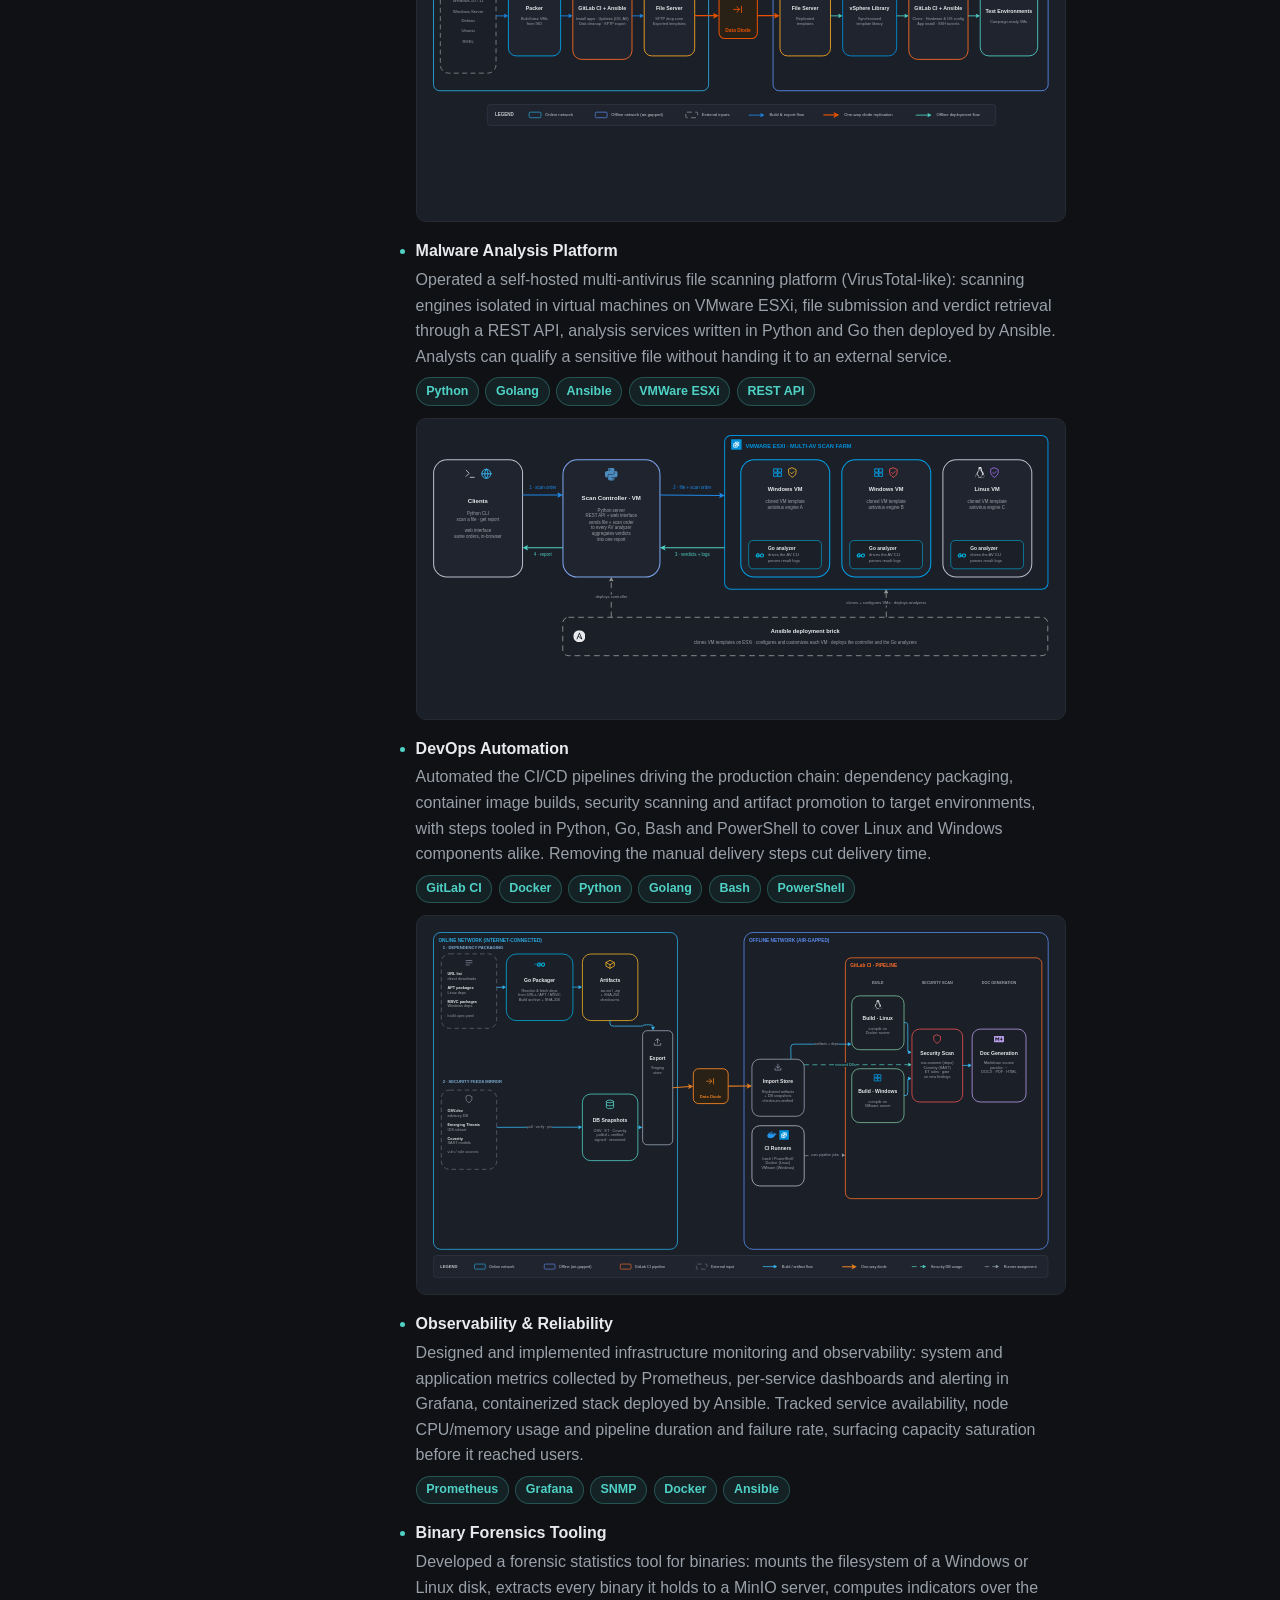
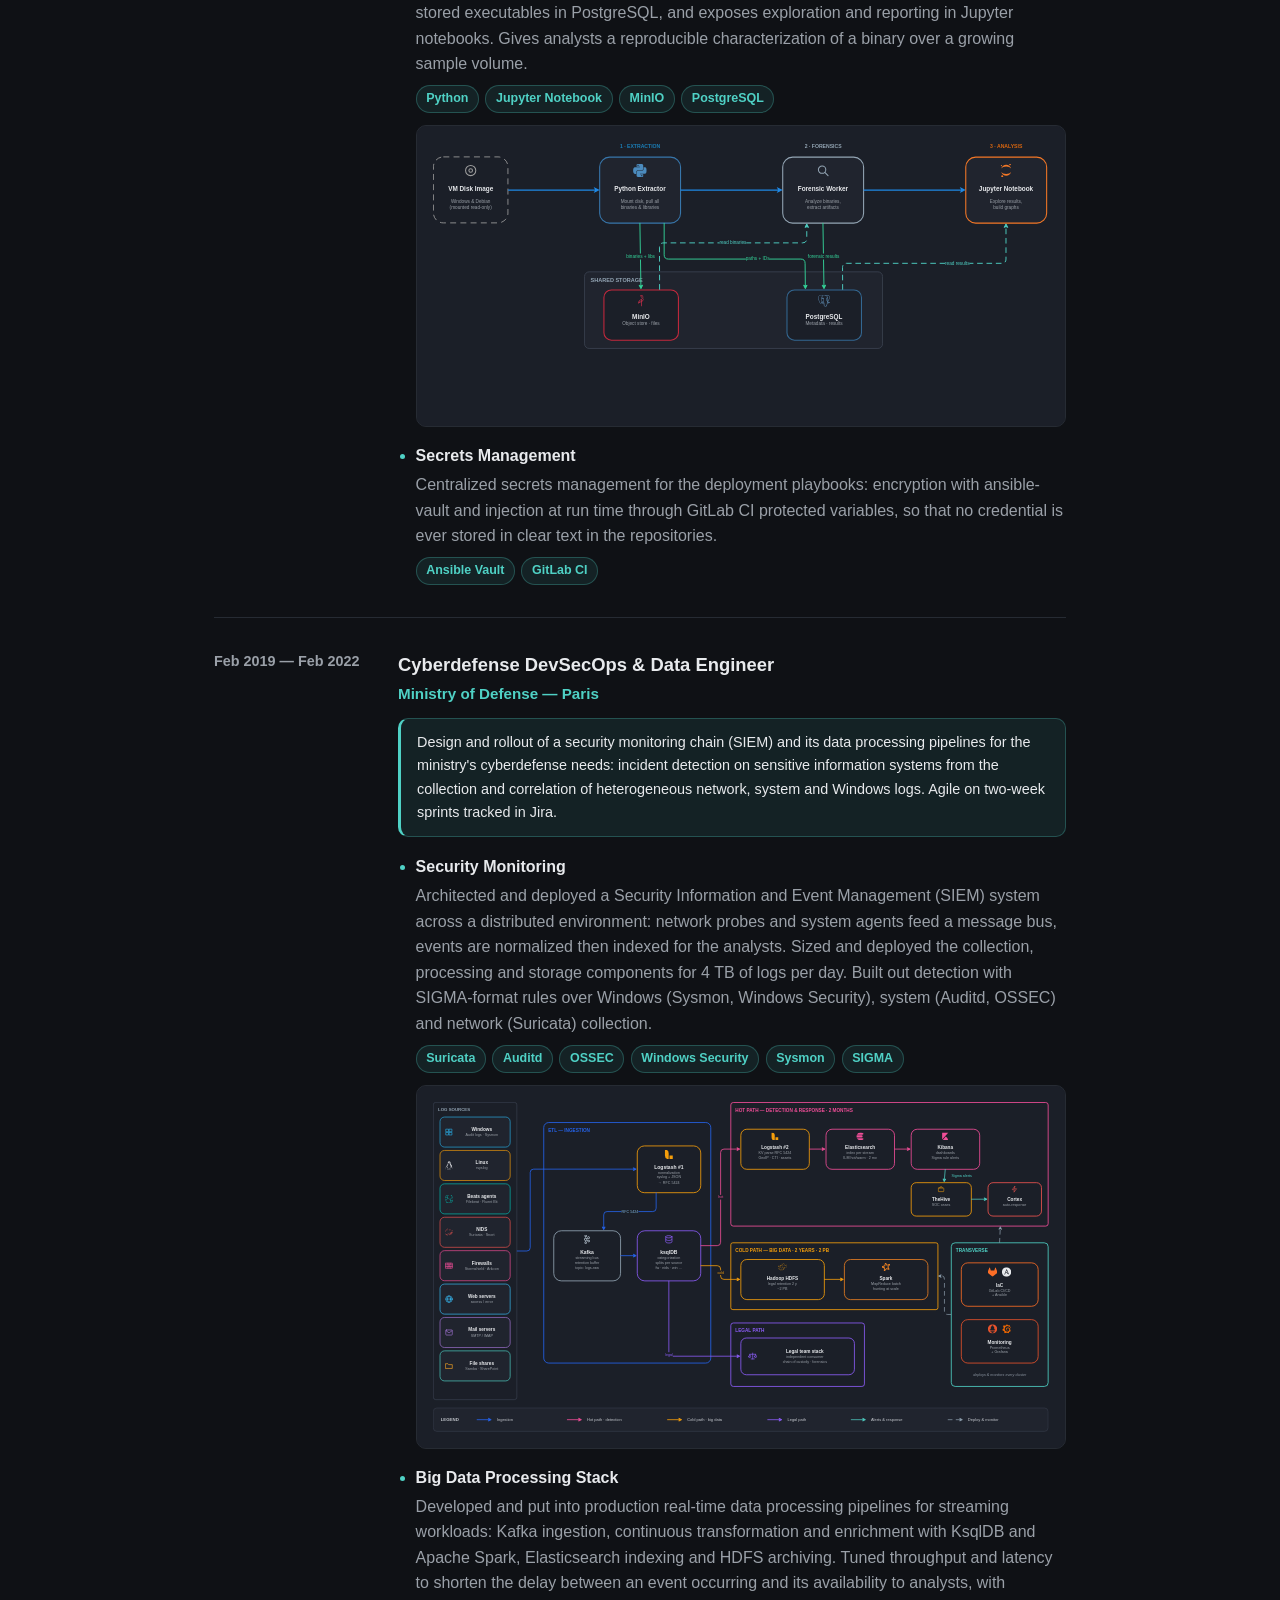
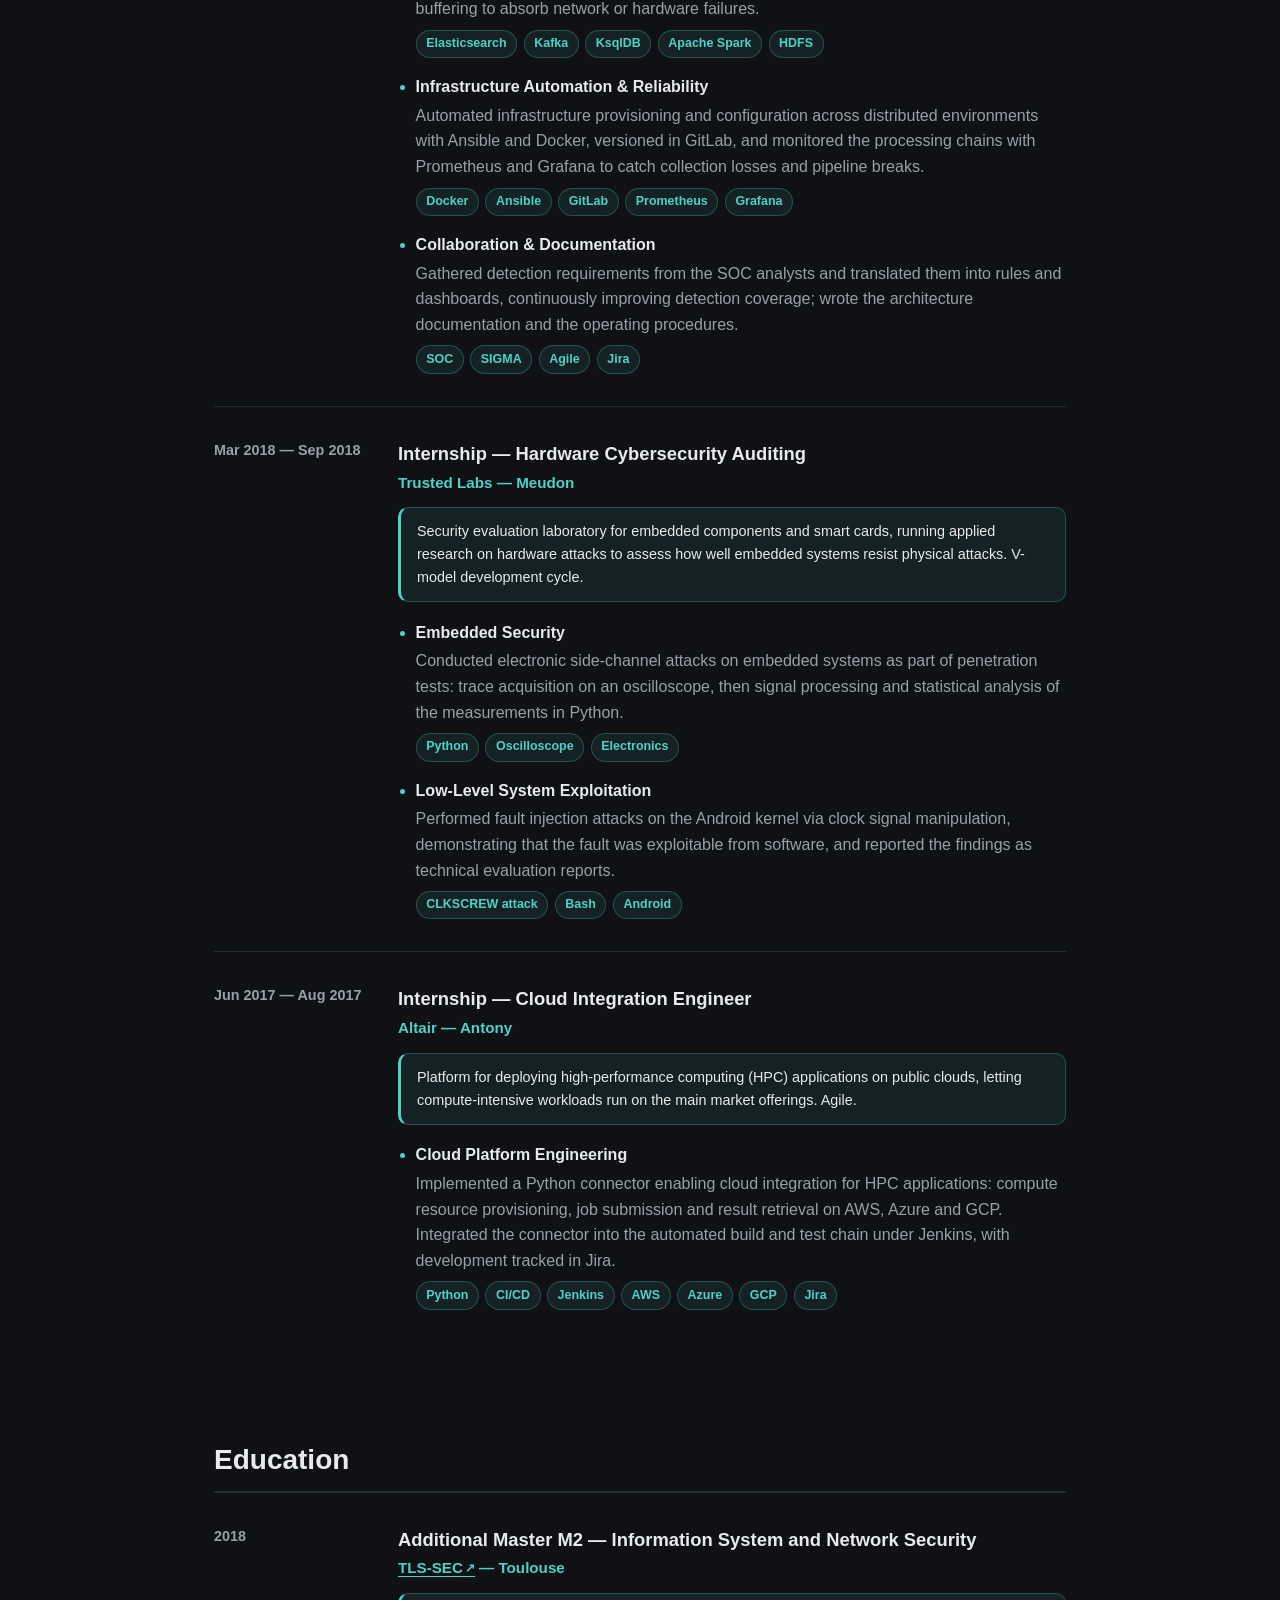
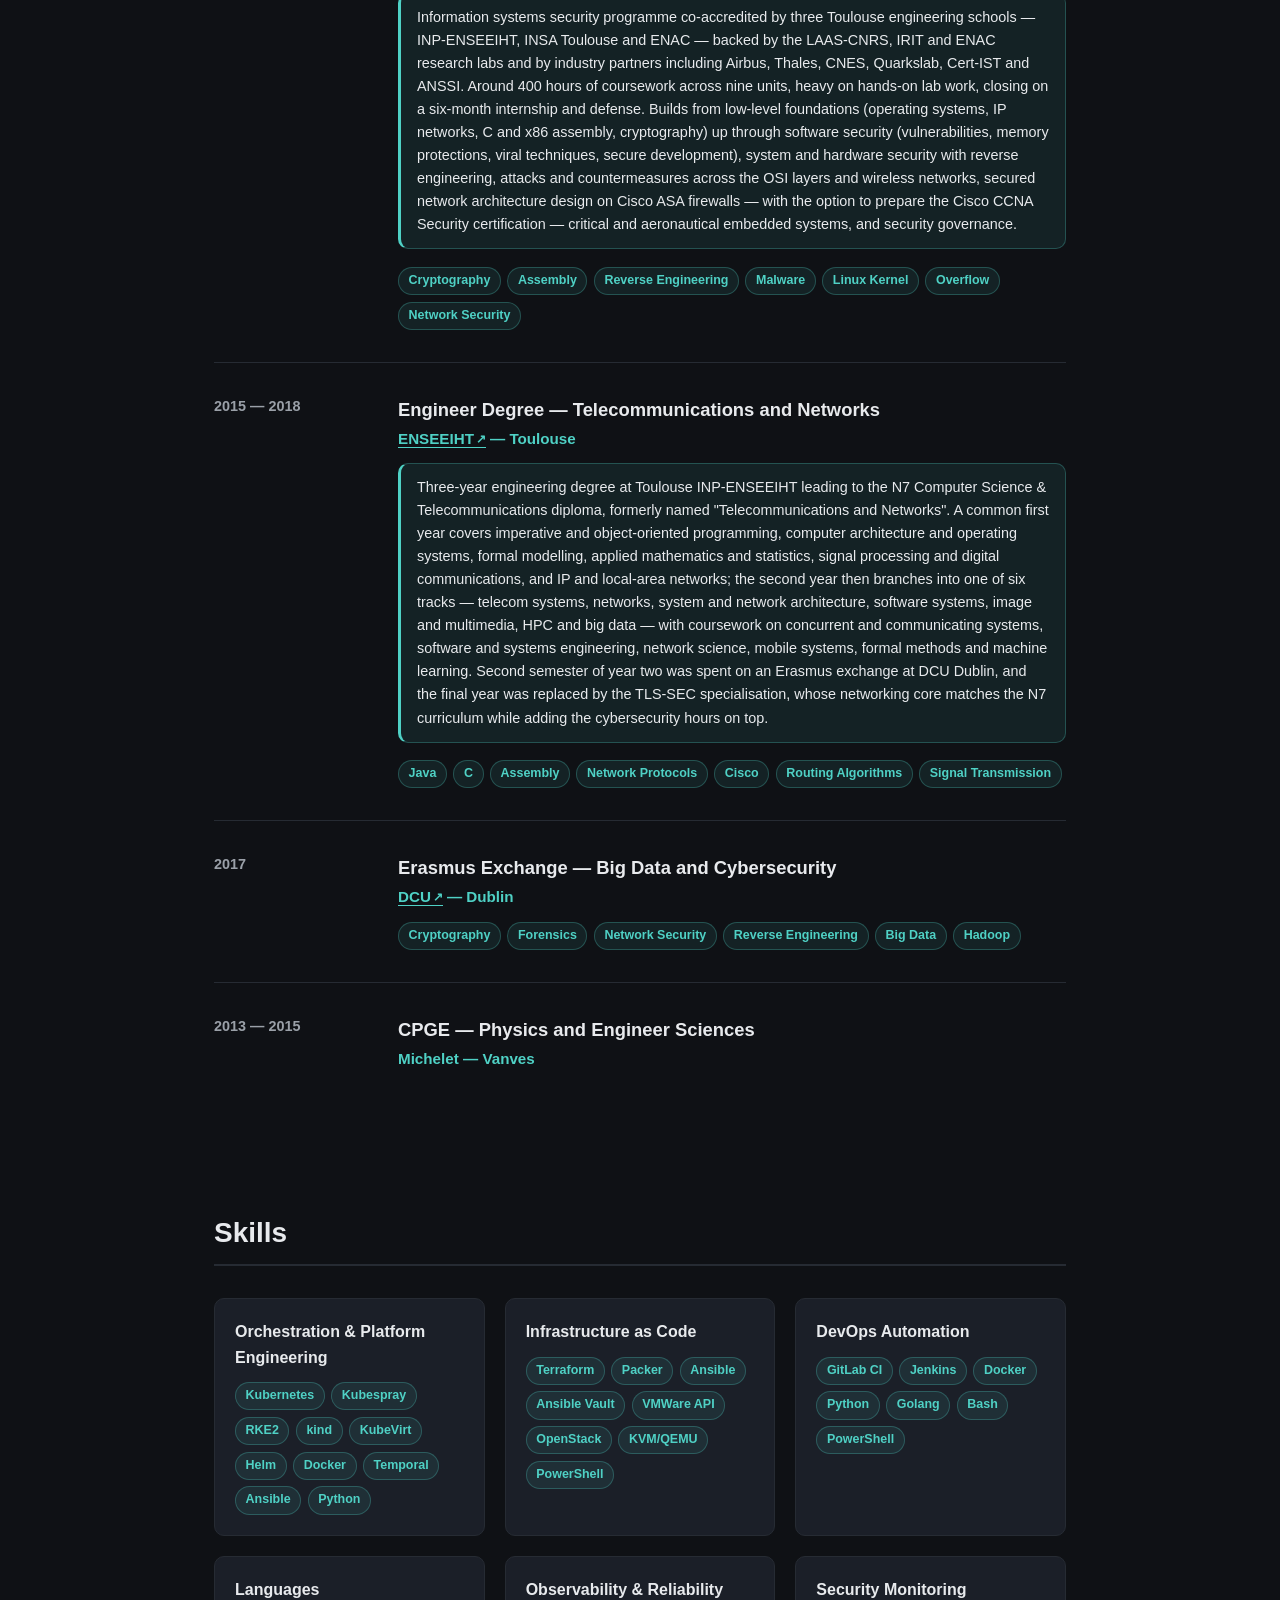
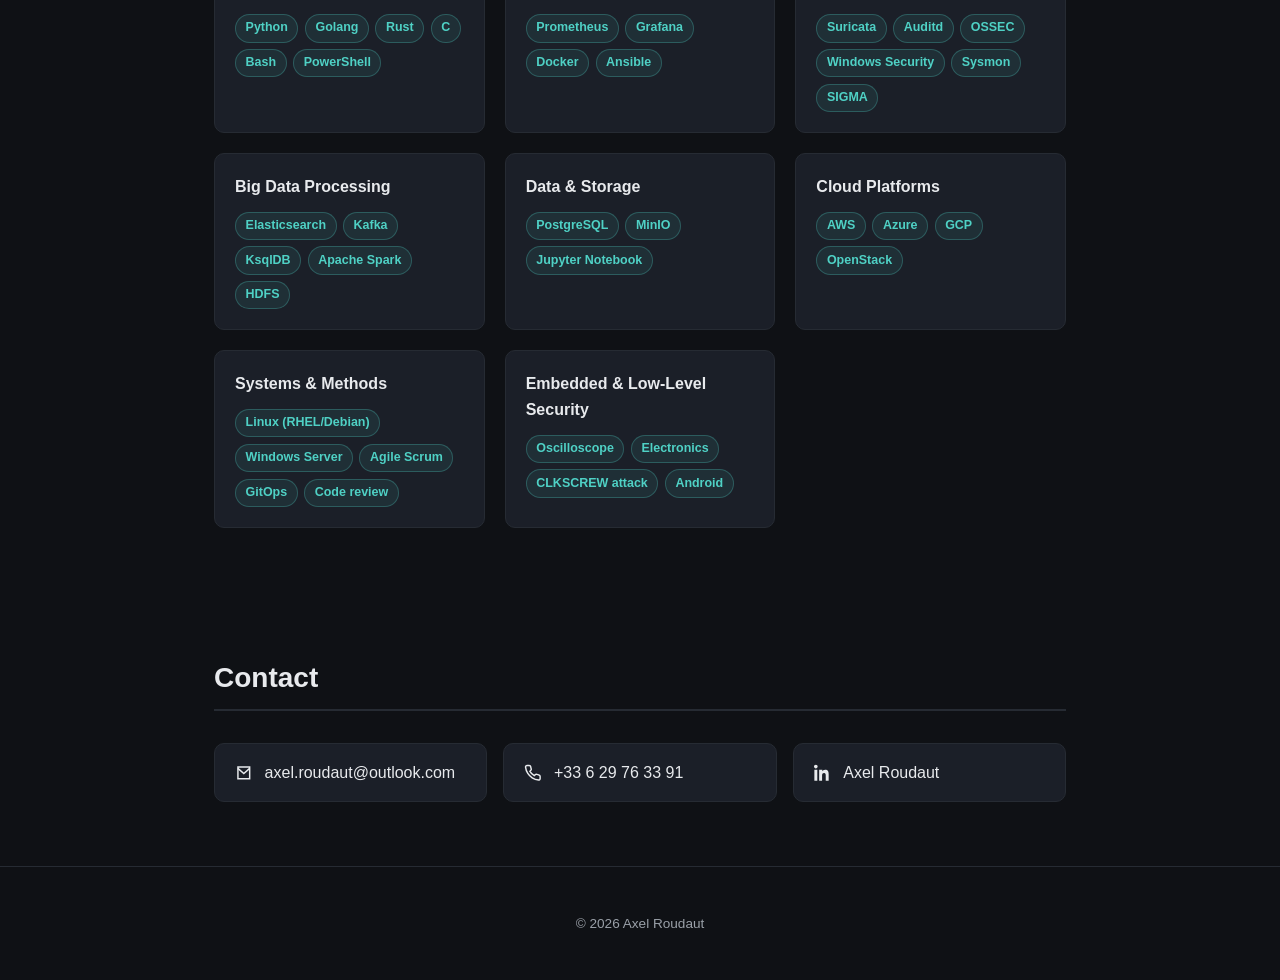
==== commit ecc96125: "chore: october" ====
--- a/index.html
+++ b/index.html
@@ -38,7 +38,7 @@
 					clouds to a security monitoring chain ingesting 4 TB of logs a day. Experienced in CI/CD
 					automation, service orchestration, and large-scale data platform deployment. Seeking DevOps,
 					Platform Engineering, or Data Engineering opportunities in Montpellier starting
-					September 2026.
+					October 2026.
 				</p>
 				<div class="hero__actions">
 					<div class="hero__actions-row">
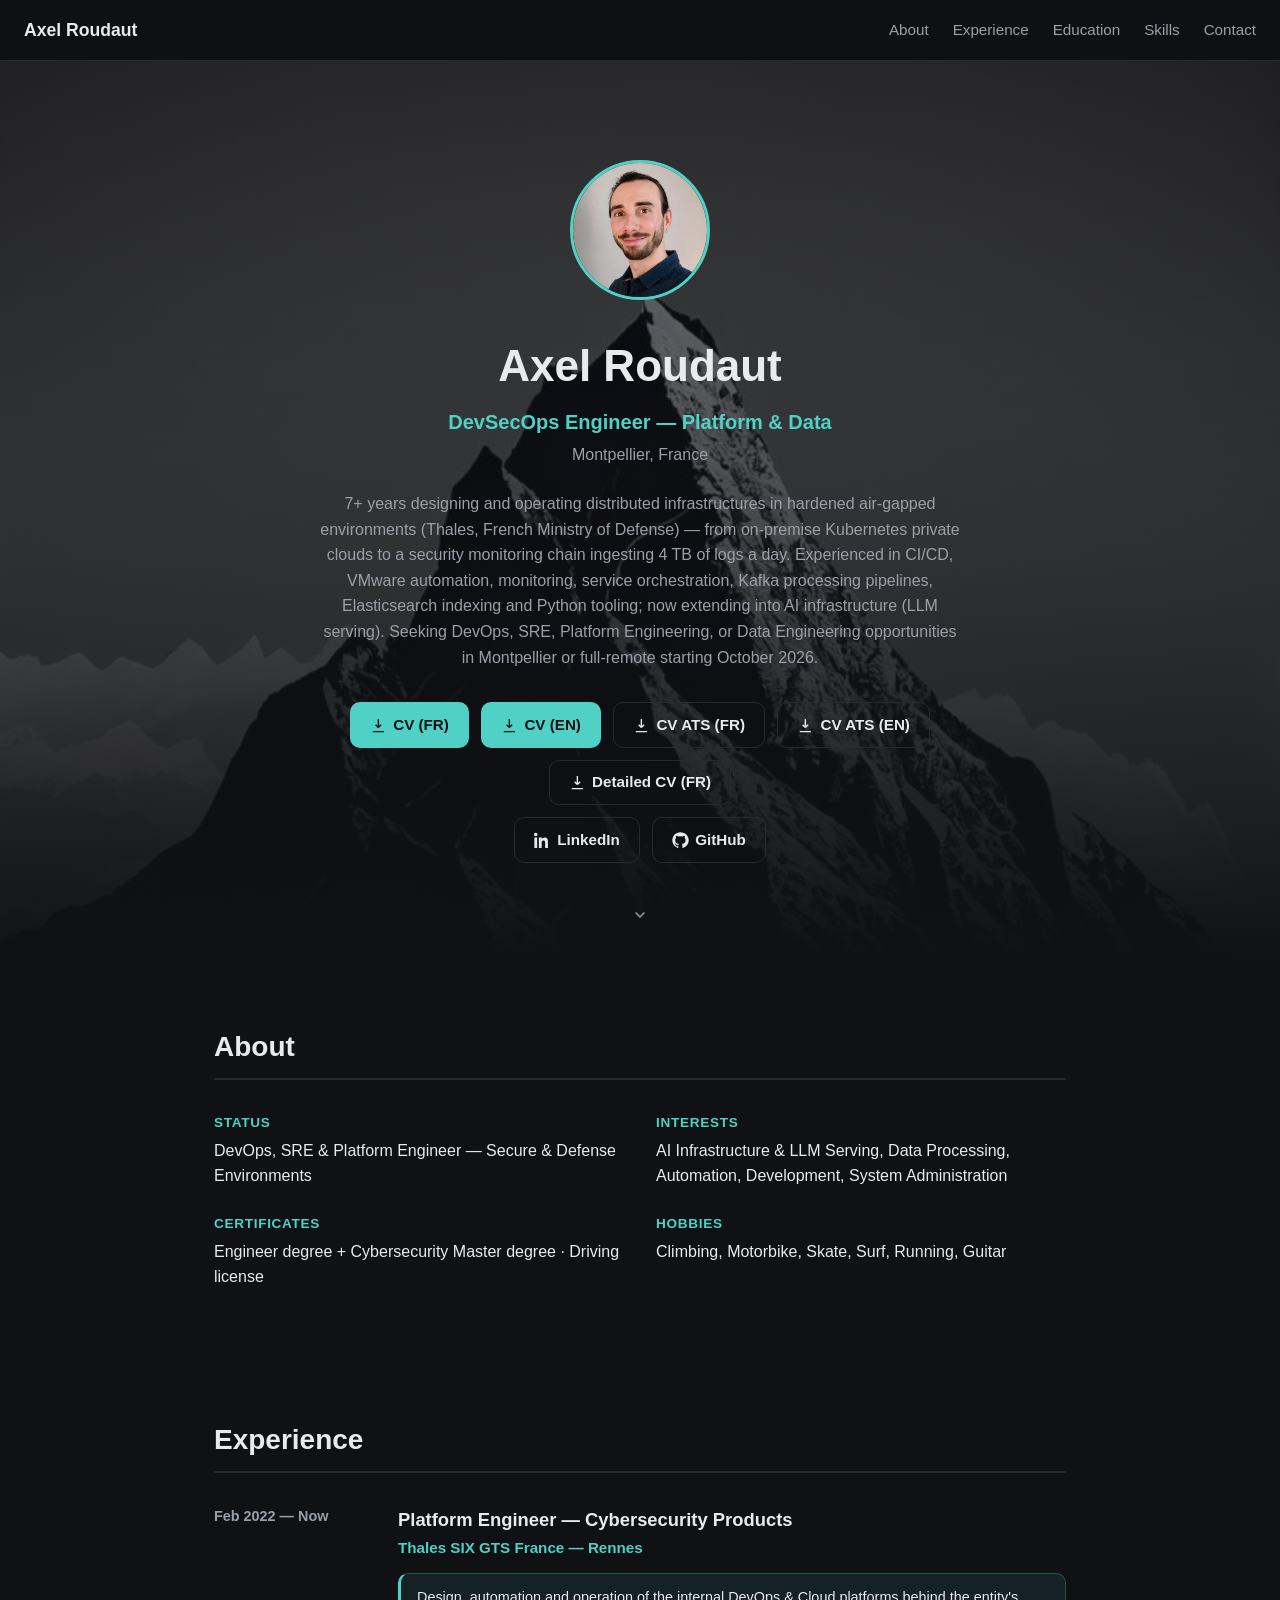
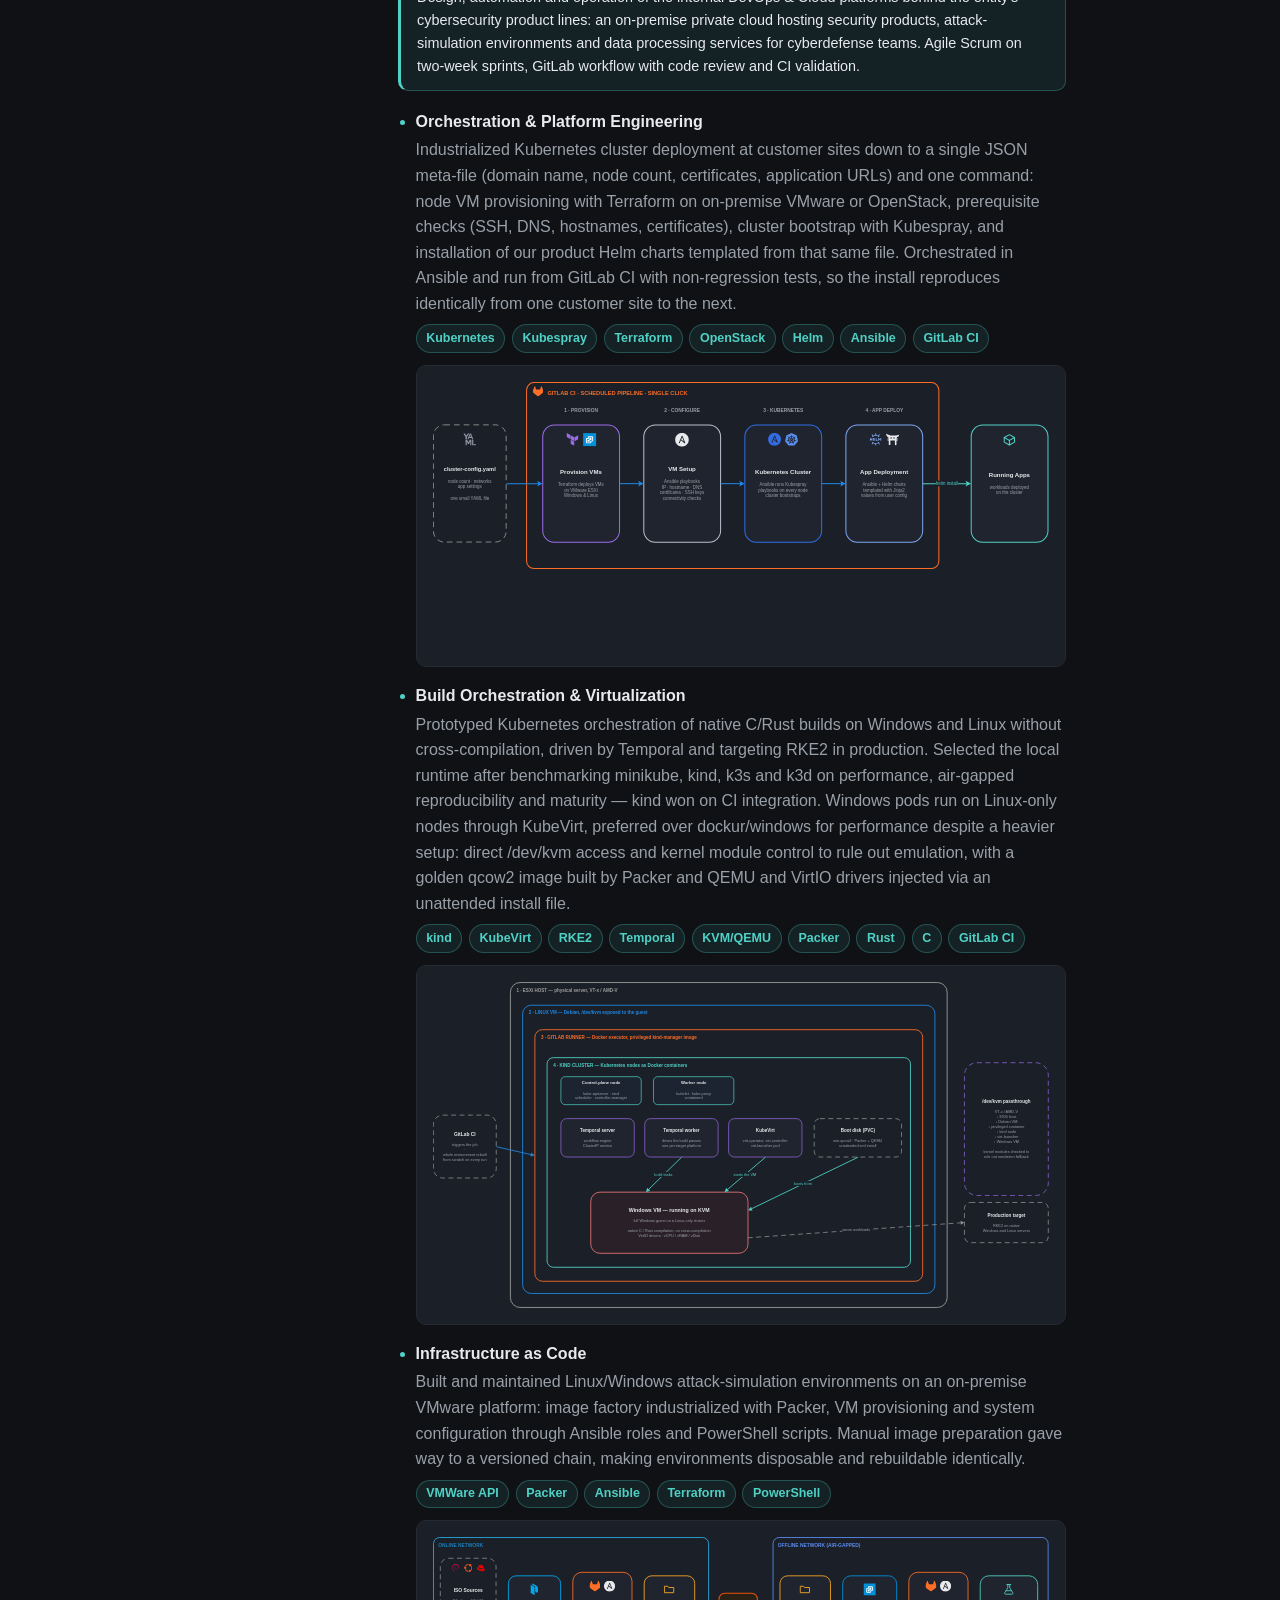
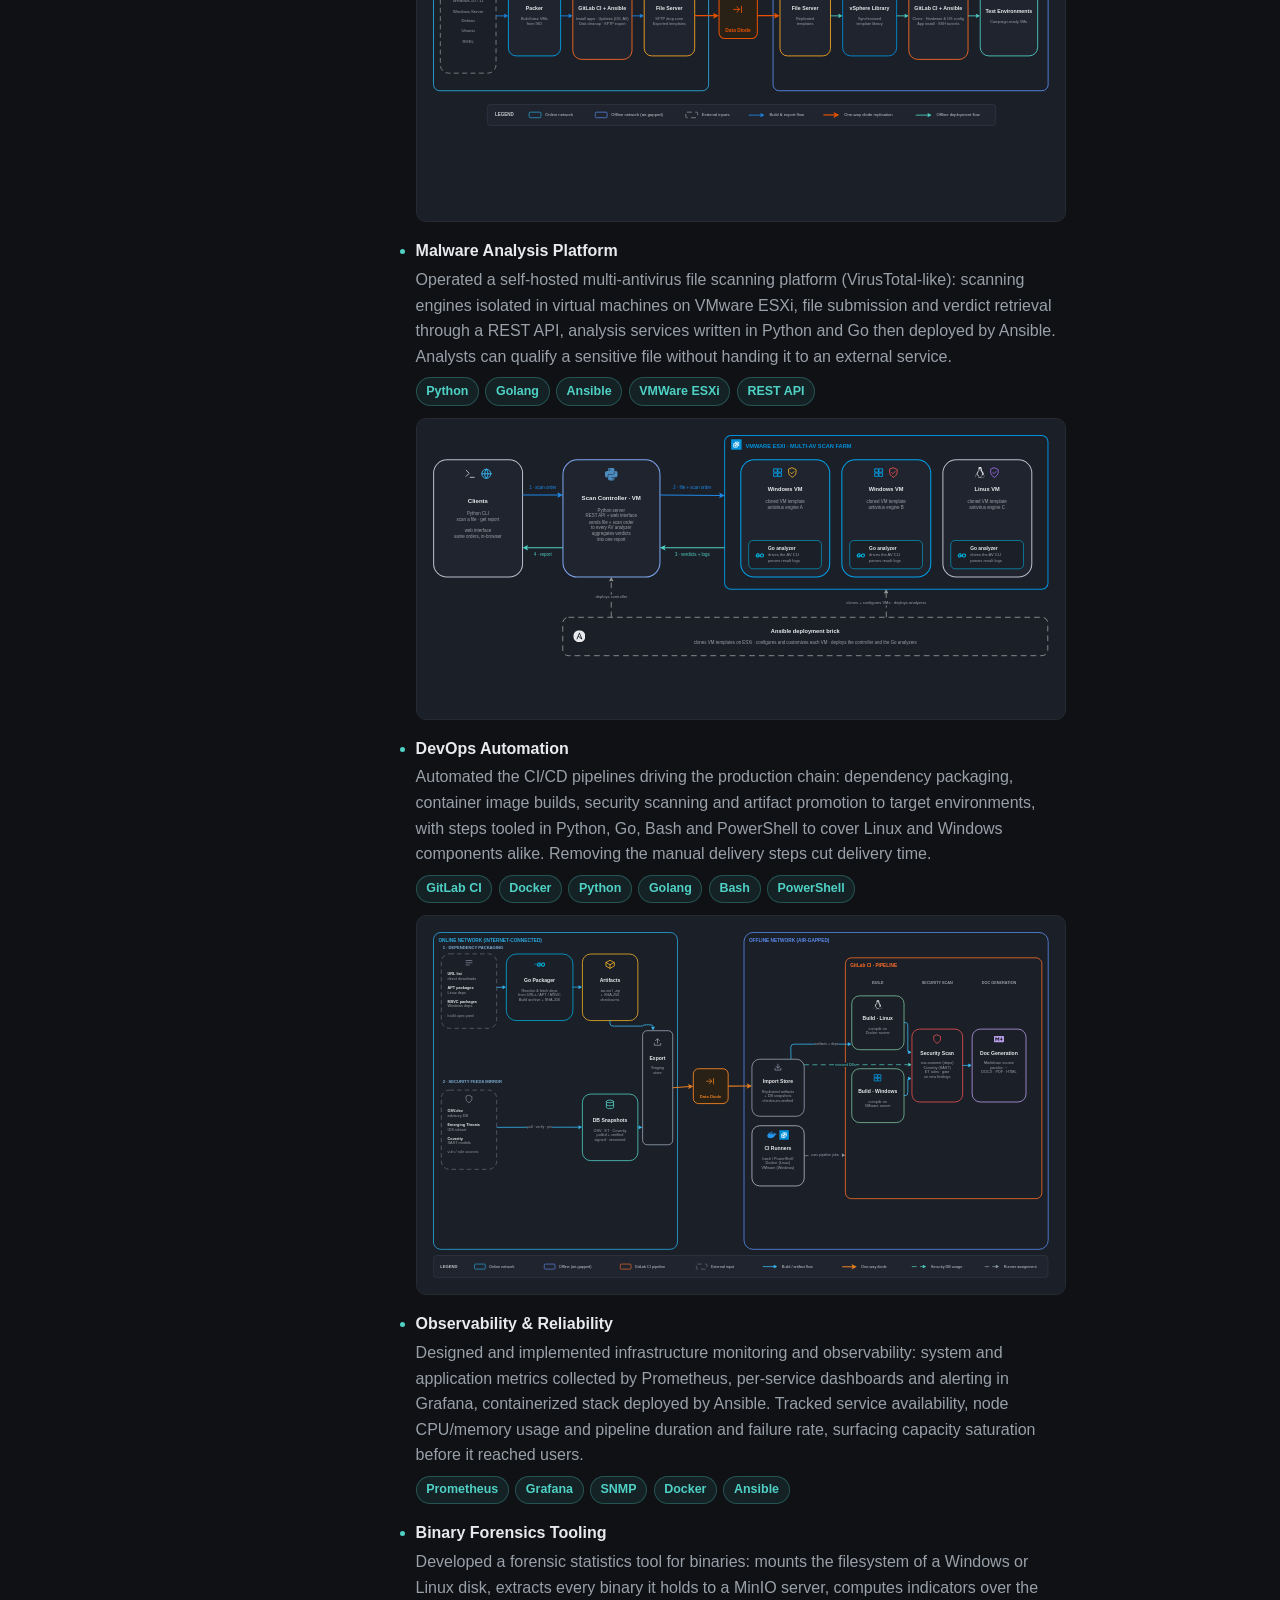
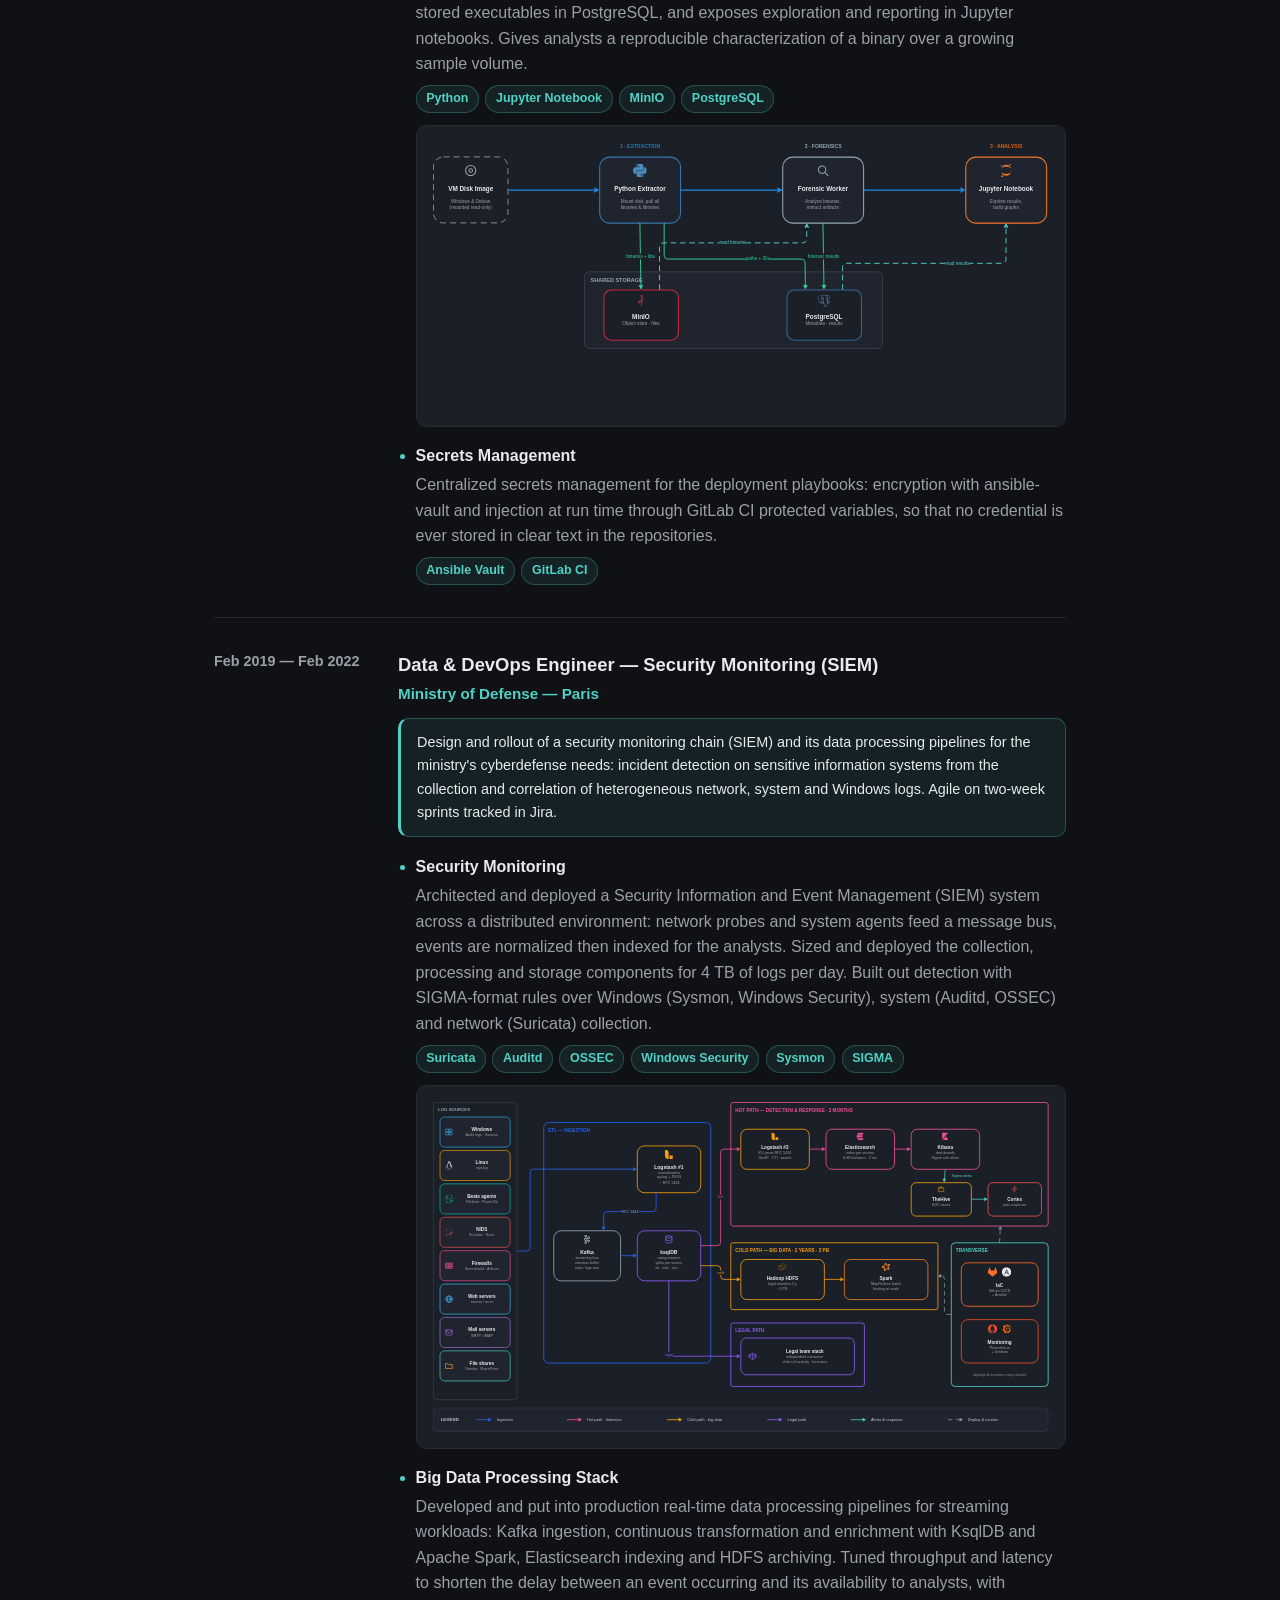
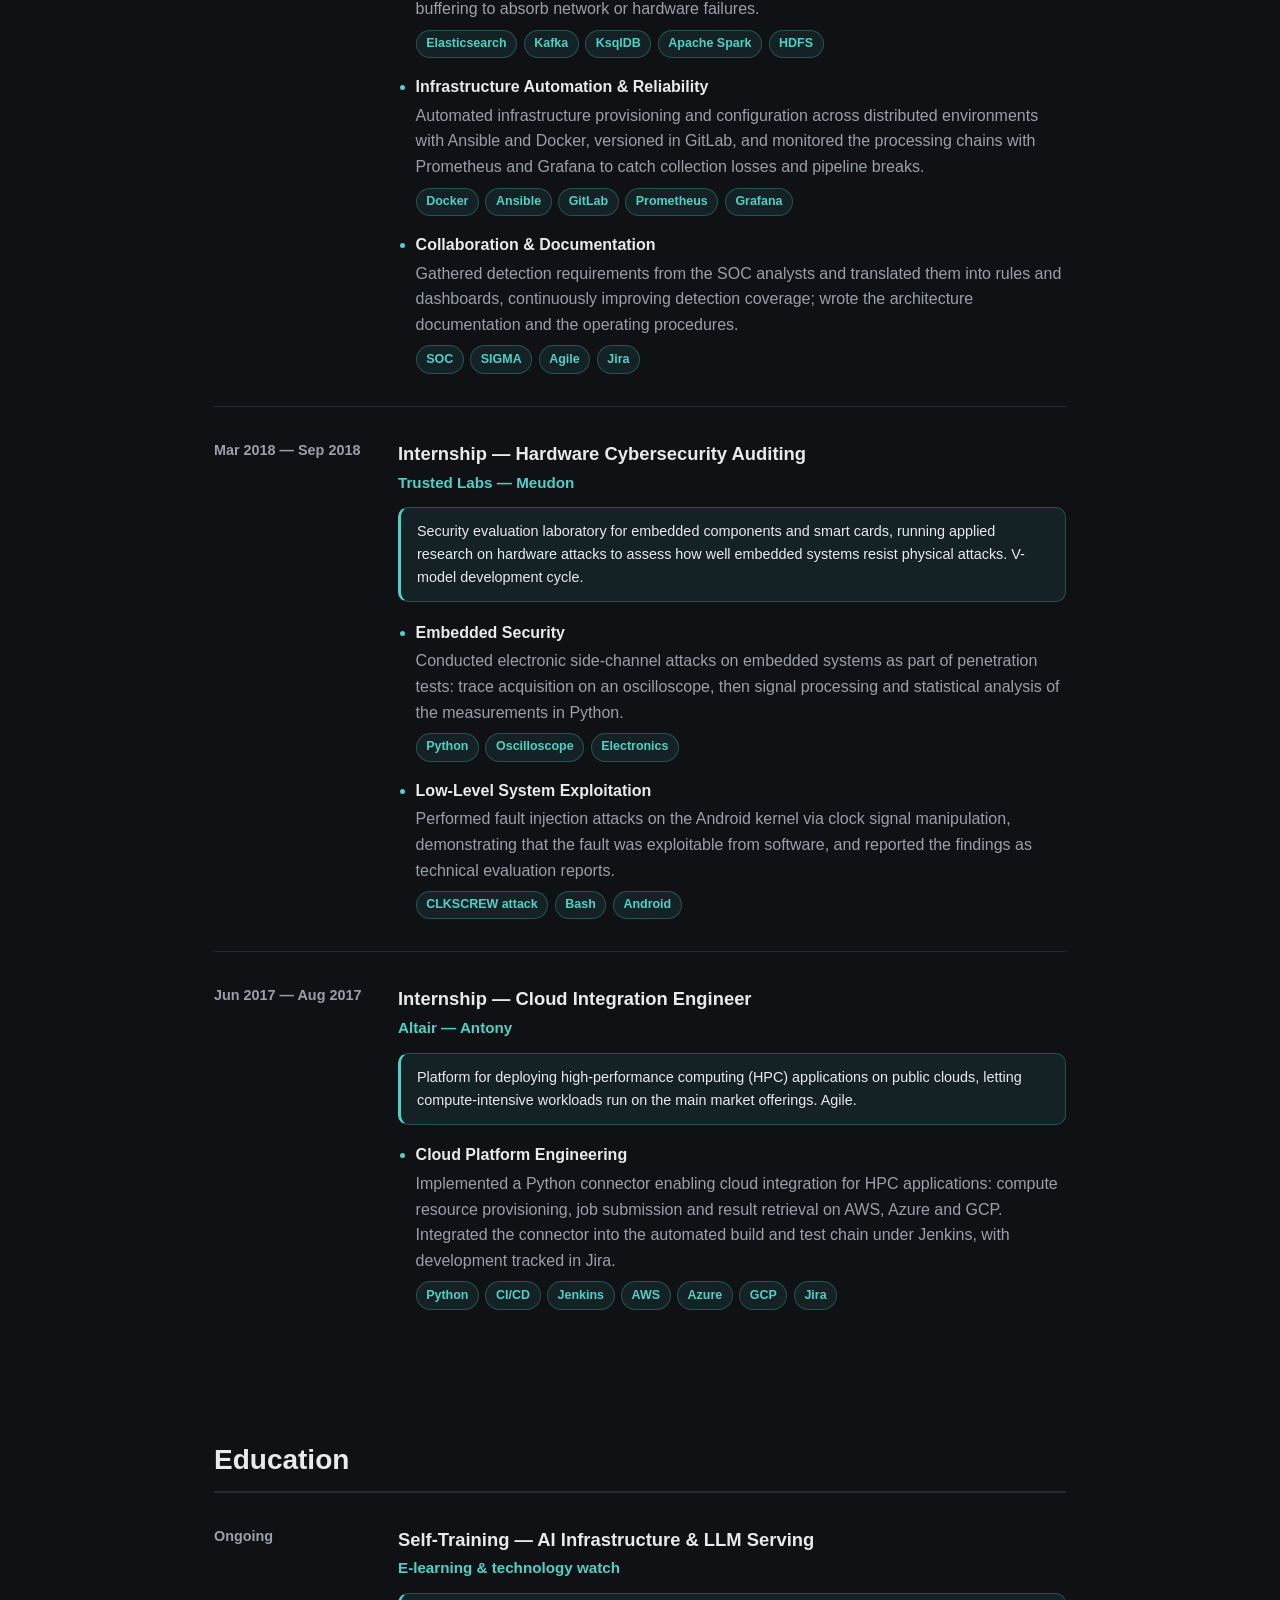
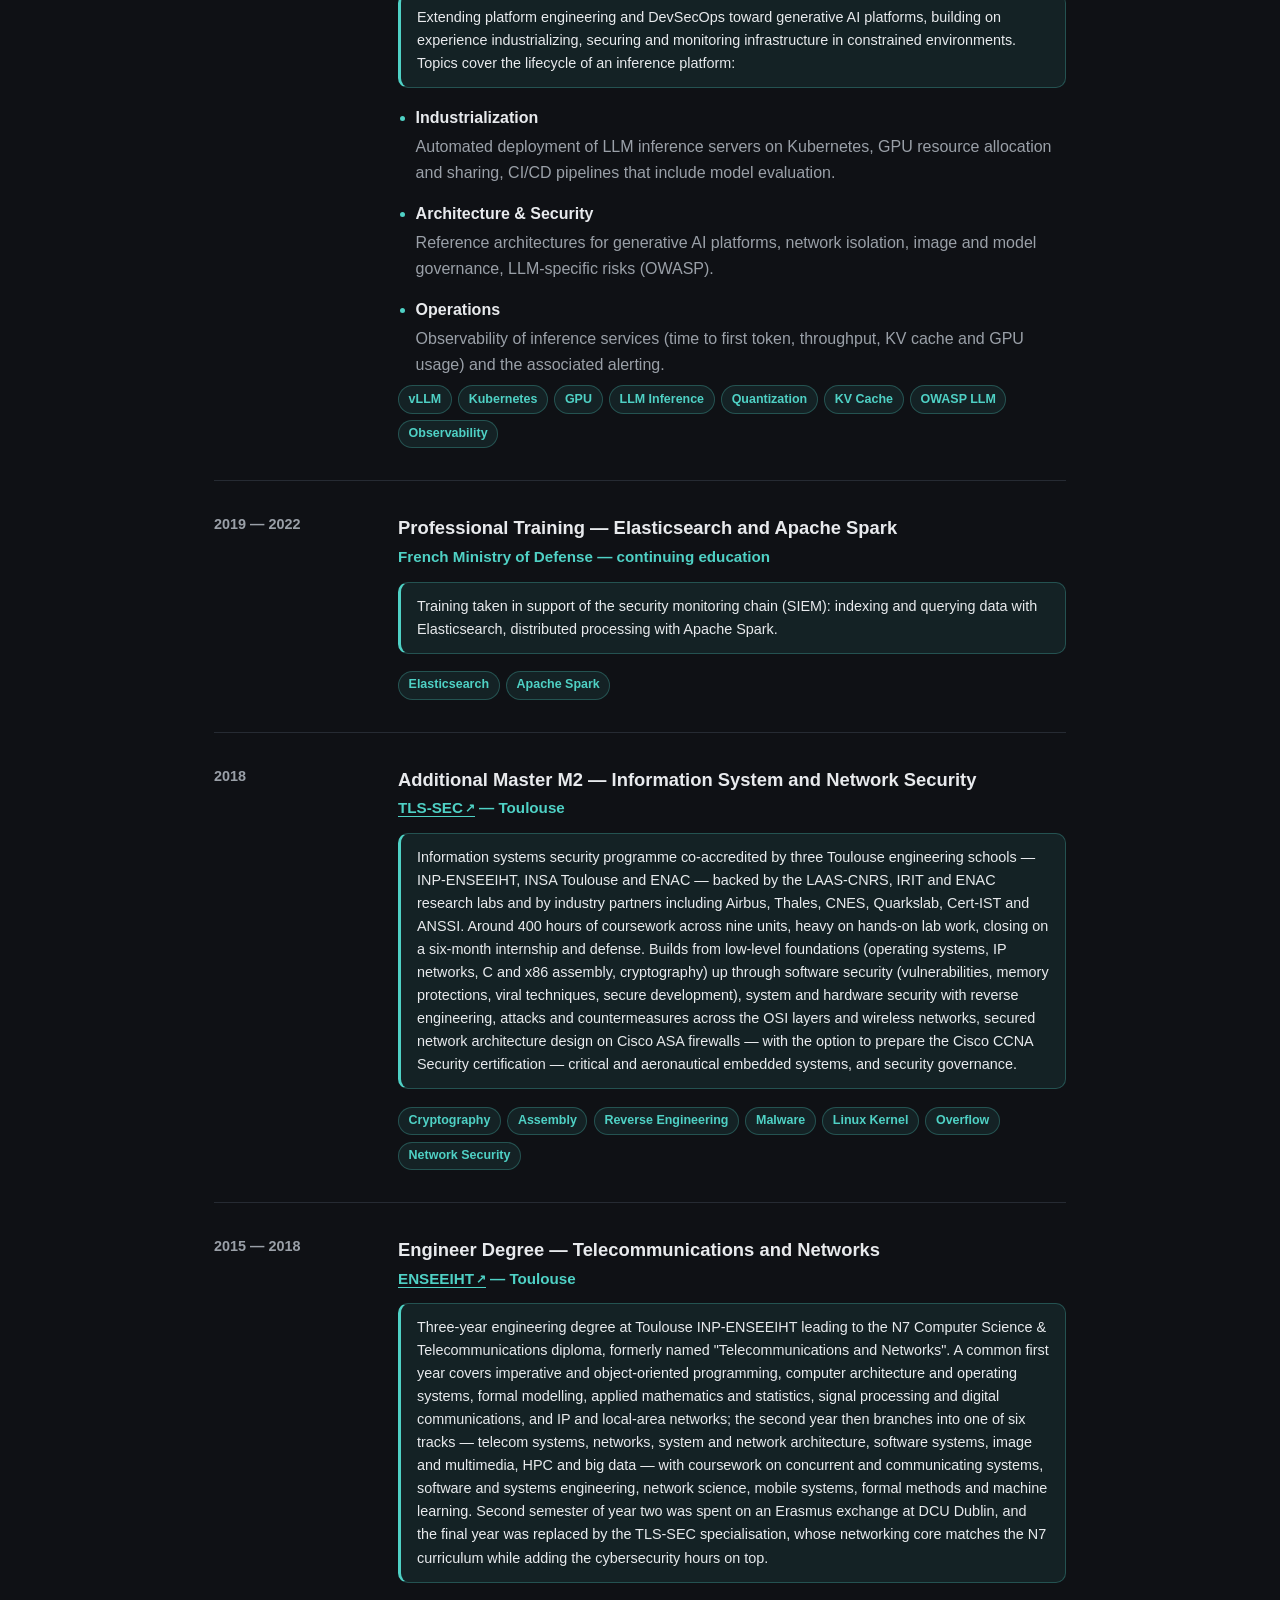
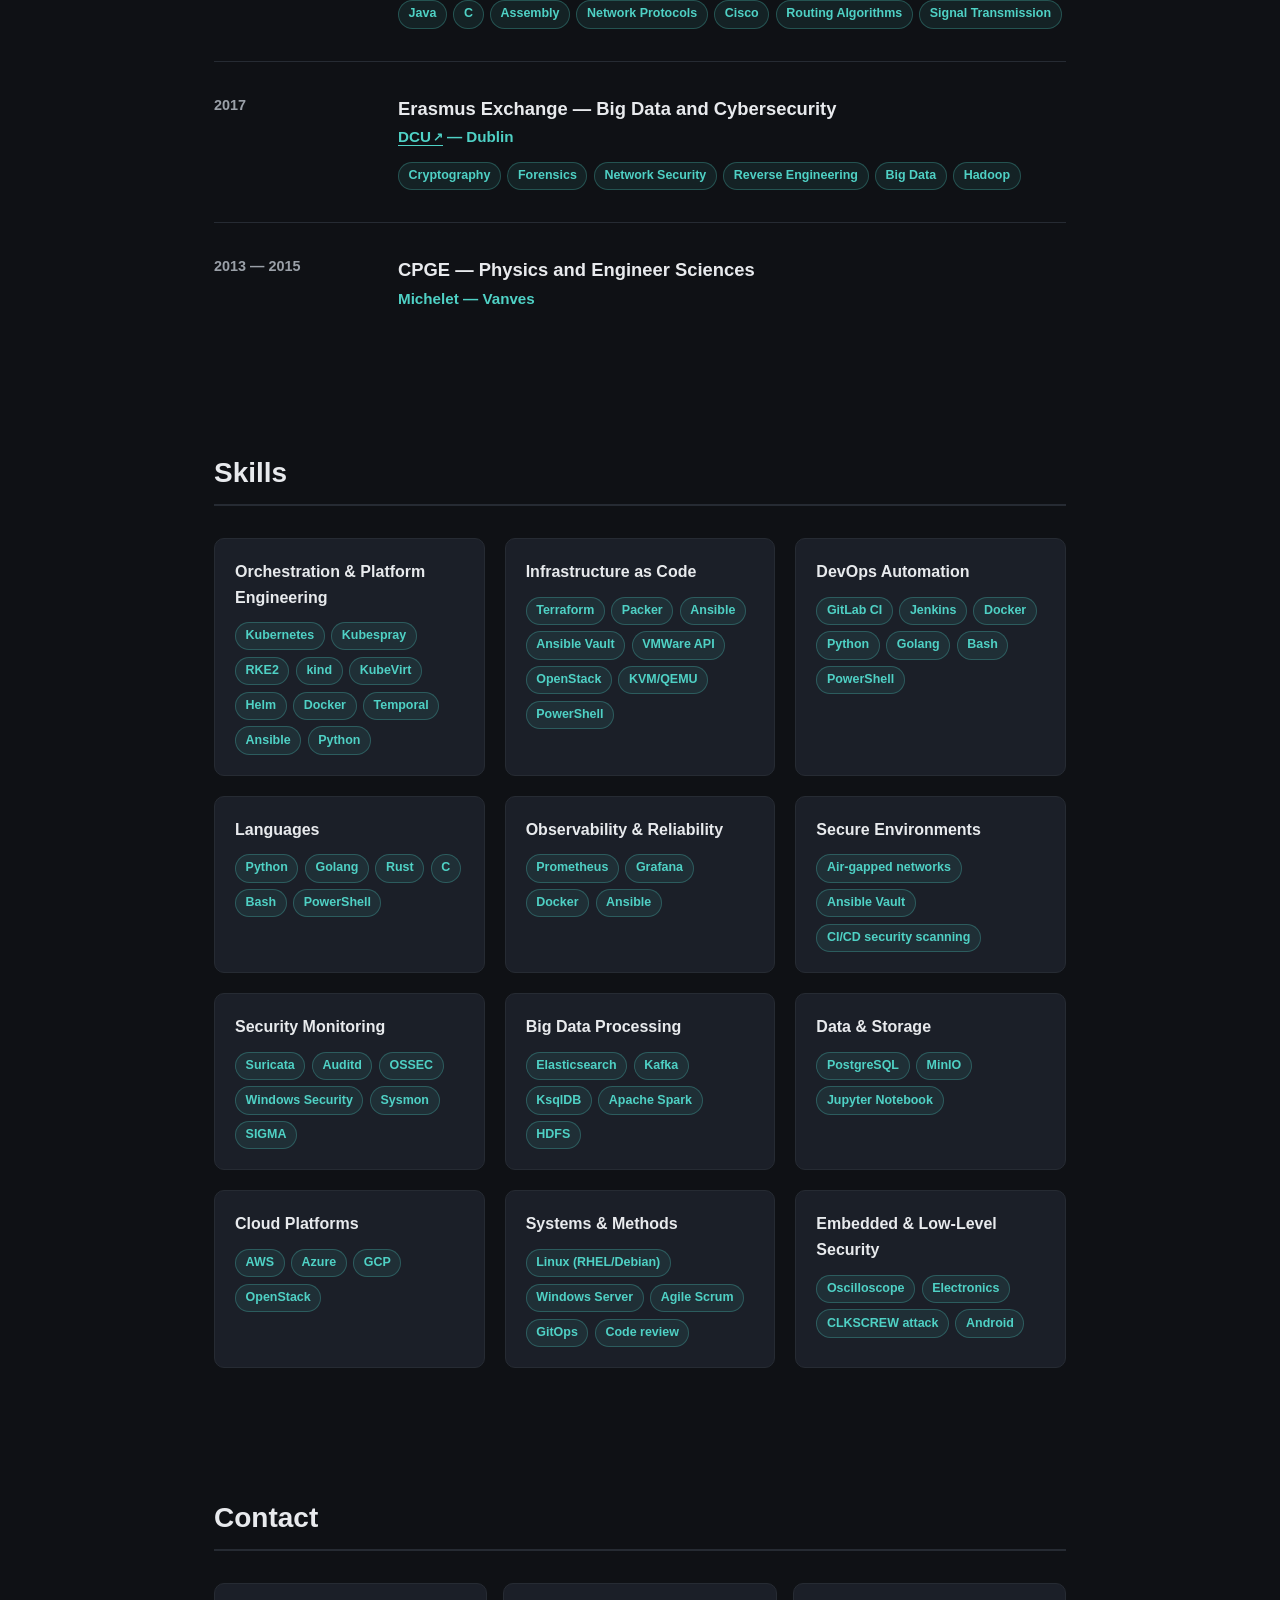
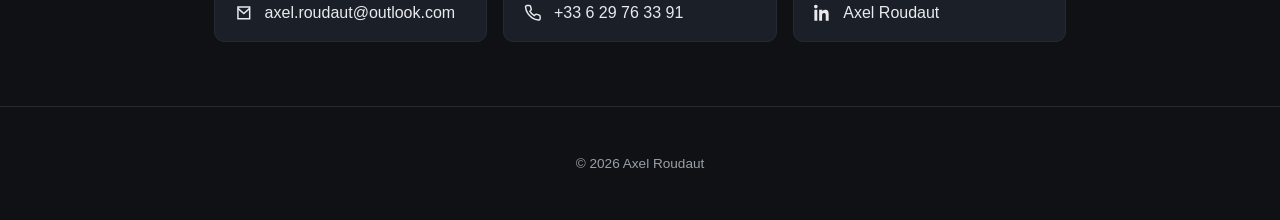
==== commit 18cf727a: "refactor: update job titles + mention IA" ====
--- a/index.html
+++ b/index.html
@@ -3,8 +3,8 @@
 <head>
 	<meta charset="utf-8" />
 	<meta name="viewport" content="width=device-width, initial-scale=1" />
-	<title>Axel Roudaut — DevSecOps &amp; Data Engineer in Cybersecurity</title>
-	<meta name="description" content="Axel Roudaut, DevSecOps and Data Engineer specializing in Cybersecurity. 7+ years designing and operating secure distributed infrastructures." />
+	<title>Axel Roudaut — DevSecOps Engineer</title>
+	<meta name="description" content="Axel Roudaut, DevSecOps Engineer. 7+ years designing and operating distributed infrastructures in hardened air-gapped defense environments." />
 	<link rel="stylesheet" href="css/style.css" />
 </head>
 <body>
@@ -30,14 +30,15 @@
 			<div class="hero__content">
 				<img class="hero__photo" src="images/profile-2026.jpeg" alt="Portrait of Axel Roudaut" />
 				<h1 class="hero__title">Axel Roudaut</h1>
-				<p class="hero__subtitle">DevSecOps &amp; Data Engineer in Cybersecurity</p>
+				<p class="hero__subtitle">DevSecOps Engineer — Platform &amp; Data</p>
 				<p class="hero__location">Montpellier, France</p>
 				<p class="hero__summary">
-					7+ years designing and operating secure distributed infrastructures for organizations
-					such as Thales and the French Ministry of Defense — from on-premise Kubernetes private
-					clouds to a security monitoring chain ingesting 4 TB of logs a day. Experienced in CI/CD
-					automation, service orchestration, and large-scale data platform deployment. Seeking DevOps,
-					Platform Engineering, or Data Engineering opportunities in Montpellier starting
+					7+ years designing and operating distributed infrastructures in hardened air-gapped
+					environments (Thales, French Ministry of Defense) — from on-premise Kubernetes private
+					clouds to a security monitoring chain ingesting 4 TB of logs a day. Experienced in CI/CD,
+					VMware automation, monitoring, service orchestration, Kafka processing pipelines, Elasticsearch
+					indexing and Python tooling; now extending into AI infrastructure (LLM serving). Seeking DevOps, SRE,
+					Platform Engineering, or Data Engineering opportunities in Montpellier or full-remote starting
 					October 2026.
 				</p>
 				<div class="hero__actions">
@@ -86,11 +87,11 @@
 			<div class="about">
 				<div class="about__item">
 					<span class="about__label">Status</span>
-					<span>DevSecOps &amp; Data Engineer in Cybersecurity</span>
+					<span>DevOps, SRE &amp; Platform Engineer — Secure &amp; Defense Environments</span>
 				</div>
 				<div class="about__item">
 					<span class="about__label">Interests</span>
-					<span>Data Processing, Automation, Development, System Administration</span>
+					<span>AI Infrastructure &amp; LLM Serving, Data Processing, Automation, Development, System Administration</span>
 				</div>
 				<div class="about__item">
 					<span class="about__label">Certificates</span>
@@ -111,7 +112,7 @@
 				<article class="entry">
 					<div class="entry__date">Feb 2022 — Now</div>
 					<div class="entry__body">
-						<h3 class="entry__title">Cybersecurity DevSecOps Engineer</h3>
+						<h3 class="entry__title">Platform Engineer — Cybersecurity Products</h3>
 						<div class="entry__org">Thales SIX GTS France — Rennes</div>
 						<p class="entry__context">
 							Design, automation and operation of the internal DevOps &amp; Cloud platforms behind the
@@ -236,7 +237,7 @@
 				<article class="entry">
 					<div class="entry__date">Feb 2019 — Feb 2022</div>
 					<div class="entry__body">
-						<h3 class="entry__title">Cyberdefense DevSecOps &amp; Data Engineer</h3>
+						<h3 class="entry__title">Data &amp; DevOps Engineer — Security Monitoring (SIEM)</h3>
 						<div class="entry__org">Ministry of Defense — Paris</div>
 						<p class="entry__context">
 							Design and rollout of a security monitoring chain (SIEM) and its data processing
@@ -358,6 +359,54 @@
 		<section id="education" class="section">
 			<h2 class="section__title">Education</h2>
 			<div class="timeline">
+
+				<article class="entry">
+					<div class="entry__date">Ongoing</div>
+					<div class="entry__body">
+						<h3 class="entry__title">Self-Training — AI Infrastructure &amp; LLM Serving</h3>
+						<div class="entry__org">E-learning &amp; technology watch</div>
+						<p class="entry__context">
+							Extending platform engineering and DevSecOps toward generative AI platforms, building on
+							experience industrializing, securing and monitoring infrastructure in constrained
+							environments. Topics cover the lifecycle of an inference platform:
+						</p>
+						<ul class="entry__bullets">
+							<li>
+								<span class="bullet__title">Industrialization</span>
+								Automated deployment of LLM inference servers on Kubernetes, GPU resource allocation and
+								sharing, CI/CD pipelines that include model evaluation.
+							</li>
+							<li>
+								<span class="bullet__title">Architecture &amp; Security</span>
+								Reference architectures for generative AI platforms, network isolation, image and model
+								governance, LLM-specific risks (OWASP).
+							</li>
+							<li>
+								<span class="bullet__title">Operations</span>
+								Observability of inference services (time to first token, throughput, KV cache and GPU
+								usage) and the associated alerting.
+							</li>
+						</ul>
+						<div class="tags">
+							<span class="tag">vLLM</span><span class="tag">Kubernetes</span><span class="tag">GPU</span><span class="tag">LLM Inference</span><span class="tag">Quantization</span><span class="tag">KV Cache</span><span class="tag">OWASP LLM</span><span class="tag">Observability</span>
+						</div>
+					</div>
+				</article>
+
+				<article class="entry">
+					<div class="entry__date">2019 — 2022</div>
+					<div class="entry__body">
+						<h3 class="entry__title">Professional Training — Elasticsearch and Apache Spark</h3>
+						<div class="entry__org">French Ministry of Defense — continuing education</div>
+						<p class="entry__context">
+							Training taken in support of the security monitoring chain (SIEM): indexing and querying
+							data with Elasticsearch, distributed processing with Apache Spark.
+						</p>
+						<div class="tags">
+							<span class="tag">Elasticsearch</span><span class="tag">Apache Spark</span>
+						</div>
+					</div>
+				</article>
 
 				<article class="entry">
 					<div class="entry__date">2018</div>
@@ -452,6 +501,10 @@
 				<div class="skill-card">
 					<h3>Observability &amp; Reliability</h3>
 					<div class="tags"><span class="tag">Prometheus</span><span class="tag">Grafana</span><span class="tag">Docker</span><span class="tag">Ansible</span></div>
+				</div>
+				<div class="skill-card">
+					<h3>Secure Environments</h3>
+					<div class="tags"><span class="tag">Air-gapped networks</span><span class="tag">Ansible Vault</span><span class="tag">CI/CD security scanning</span></div>
 				</div>
 				<div class="skill-card">
 					<h3>Security Monitoring</h3>
